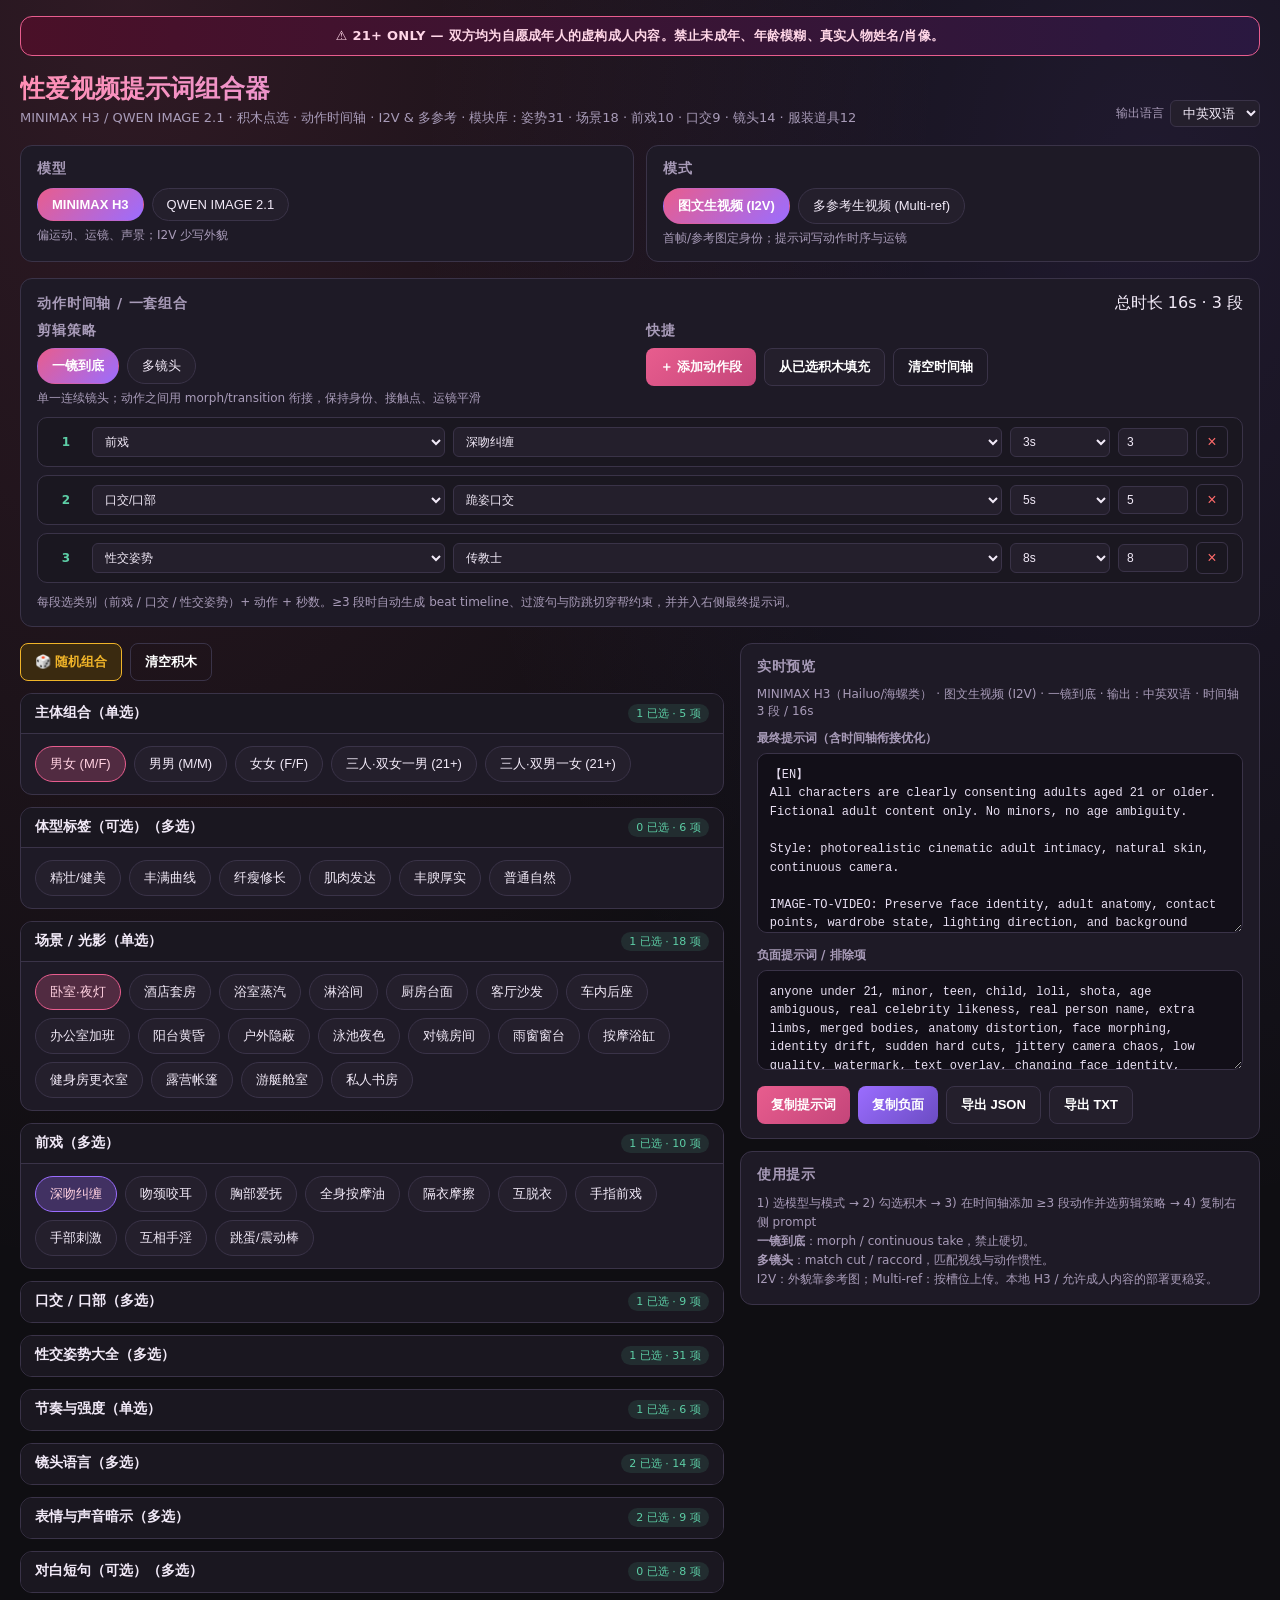
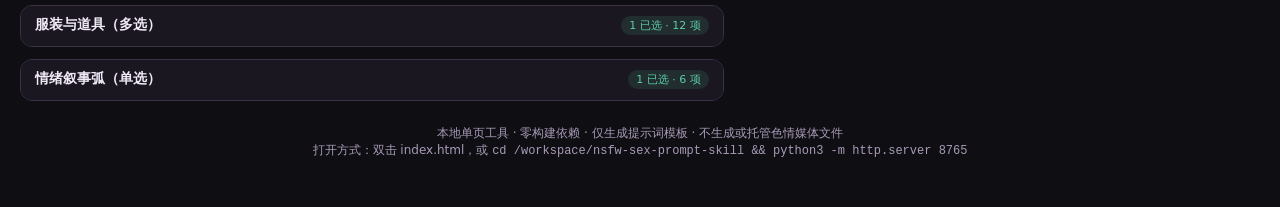
==== web-app/index.html @ 4e535f13 "Reorganize repo: clear web-app vs ComfyUI plugin vs docs Move standalone visual composer into web-ap" ====
<!DOCTYPE html>
<html lang="zh-CN">
<head>
  <meta charset="UTF-8" />
  <meta name="viewport" content="width=device-width, initial-scale=1" />
  <meta name="robots" content="noindex" />
  <title>性爱视频提示词组合器 · 21+</title>
  <link rel="stylesheet" href="styles.css" />
</head>
<body>
  <div class="app">
    <div class="age-banner" id="ageBanner">⚠ 21+ ONLY</div>

    <header class="hero">
      <div>
        <h1>性爱视频提示词组合器</h1>
        <div class="sub">MINIMAX H3 / QWEN IMAGE 2.1 · 积木点选 · 动作时间轴 · I2V &amp; 多参考 · <span id="stats"></span></div>
      </div>
      <div class="lang-toggle">
        <label for="langSelect">输出语言</label>
        <select id="langSelect">
          <option value="both" selected>中英双语</option>
          <option value="en">英文为主</option>
          <option value="zh">中文为主</option>
        </select>
      </div>
    </header>

    <div class="controls-top">
      <div class="panel">
        <h2>模型</h2>
        <div class="seg">
          <button type="button" class="active" data-model="minimax_h3">MINIMAX H3</button>
          <button type="button" data-model="qwen_image">QWEN IMAGE 2.1</button>
        </div>
        <p class="hint" id="modelHint">偏运动、运镜、声景；I2V 少写外貌</p>
      </div>
      <div class="panel">
        <h2>模式</h2>
        <div class="seg">
          <button type="button" class="active" data-mode="i2v">图文生视频 (I2V)</button>
          <button type="button" data-mode="multiref">多参考生视频 (Multi-ref)</button>
        </div>
        <p class="hint" id="modeHint">首帧/参考图定身份；提示词写动作时序与运镜</p>
      </div>
    </div>

    <div class="panel timeline-panel" id="timelinePanel">
      <div class="timeline-head">
        <h2>动作时间轴 / 一套组合</h2>
        <span class="count" id="tlTotal">总时长 0s · 0 段</span>
      </div>
      <div class="controls-top" style="margin-bottom:10px">
        <div>
          <h2 style="margin-bottom:8px">剪辑策略</h2>
          <div class="seg" id="editModeSeg">
            <button type="button" class="active" data-edit="continuous">一镜到底</button>
            <button type="button" data-edit="multicut">多镜头</button>
          </div>
          <p class="hint" id="editHint">单一连续镜头；动作之间用 morph/transition 衔接，保持身份、接触点、运镜平滑</p>
        </div>
        <div>
          <h2 style="margin-bottom:8px">快捷</h2>
          <div class="actions">
            <button type="button" class="btn primary" id="btnAddSeg">＋ 添加动作段</button>
            <button type="button" class="btn" id="btnSeedTl">从已选积木填充</button>
            <button type="button" class="btn ghost" id="btnClearTl">清空时间轴</button>
          </div>
        </div>
      </div>
      <div id="timelineRows" class="timeline-rows"></div>
      <p class="hint" style="margin-top:10px;line-height:1.55">
        每段选类别（前戏 / 口交 / 性交姿势）+ 动作 + 秒数。≥3 段时自动生成 beat timeline、过渡句与防跳切穿帮约束，并并入右侧最终提示词。
      </p>
    </div>

    <div class="layout">
      <div>
        <div class="actions" style="margin-bottom:12px">
          <button type="button" class="btn warn" id="btnRandom">🎲 随机组合</button>
          <button type="button" class="btn ghost" id="btnClear">清空积木</button>
        </div>
        <div class="modules" id="modules"></div>
      </div>

      <aside class="preview">
        <div class="panel">
          <h3>实时预览</h3>
          <p class="hint" id="metaLine" style="margin-bottom:10px"></p>
          <div id="refSlotHost"></div>
          <label for="outPrompt">最终提示词（含时间轴衔接优化）</label>
          <textarea id="outPrompt" spellcheck="false"></textarea>
          <label for="outNeg" style="margin-top:10px">负面提示词 / 排除项</label>
          <textarea id="outNeg" style="min-height:100px" spellcheck="false"></textarea>
          <div class="actions" style="margin-top:12px">
            <button type="button" class="btn primary" id="btnCopy">复制提示词</button>
            <button type="button" class="btn secondary" id="btnCopyNeg">复制负面</button>
            <button type="button" class="btn" id="btnJson">导出 JSON</button>
            <button type="button" class="btn" id="btnTxt">导出 TXT</button>
          </div>
        </div>
        <div class="panel">
          <h3>使用提示</h3>
          <p class="hint" style="line-height:1.6;margin:0">
            1) 选模型与模式 → 2) 勾选积木 → 3) 在时间轴添加 ≥3 段动作并选剪辑策略 → 4) 复制右侧 prompt<br/>
            <strong>一镜到底</strong>：morph / continuous take，禁止硬切。<br/>
            <strong>多镜头</strong>：match cut / raccord，匹配视线与动作惯性。<br/>
            I2V：外貌靠参考图；Multi-ref：按槽位上传。本地 H3 / 允许成人内容的部署更稳妥。
          </p>
        </div>
      </aside>
    </div>

    <footer class="note">
      本地单页工具 · 零构建依赖 · 仅生成提示词模板 · 不生成或托管色情媒体文件<br/>
      打开方式：双击 index.html，或 <code>cd /workspace/nsfw-sex-prompt-skill && python3 -m http.server 8765</code>
    </footer>
  </div>

  <div class="toast" id="toast"></div>
  <script src="data.js"></script>
  <script src="app.js"></script>
</body>
</html>
---- web-app/styles.css ----
:root {
  --bg: #0f0e12;
  --bg2: #1a1720;
  --bg3: #241f2c;
  --card: #1e1a26;
  --border: #3a3348;
  --text: #f2eaf8;
  --muted: #a89bb8;
  --accent: #e85d8e;
  --accent2: #9b6dff;
  --accent3: #5dcea6;
  --warn: #f0b429;
  --danger: #ff6b6b;
  --radius: 12px;
  --font: "Segoe UI", "PingFang SC", "Microsoft YaHei", system-ui, sans-serif;
  --mono: "JetBrains Mono", "SF Mono", Consolas, monospace;
}

* { box-sizing: border-box; }
html, body {
  margin: 0; padding: 0;
  background: var(--bg);
  color: var(--text);
  font-family: var(--font);
  min-height: 100%;
}
body {
  background-image:
    radial-gradient(ellipse at 10% 0%, rgba(232,93,142,.15), transparent 50%),
    radial-gradient(ellipse at 90% 10%, rgba(155,109,255,.12), transparent 45%);
}

.app { max-width: 1400px; margin: 0 auto; padding: 16px 20px 48px; }

.age-banner {
  background: linear-gradient(90deg, #4a1028, #2a1840);
  border: 1px solid var(--accent);
  color: #ffd6e7;
  padding: 10px 16px;
  border-radius: var(--radius);
  font-size: 13px;
  font-weight: 600;
  text-align: center;
  margin-bottom: 16px;
  letter-spacing: .02em;
}

header.hero {
  display: flex; flex-wrap: wrap; gap: 12px; align-items: flex-end;
  justify-content: space-between; margin-bottom: 18px;
}
header h1 {
  margin: 0; font-size: 1.55rem;
  background: linear-gradient(90deg, #ff8fb5, #c4a0ff);
  -webkit-background-clip: text; background-clip: text; color: transparent;
}
header .sub { color: var(--muted); font-size: 13px; margin-top: 4px; }

.controls-top {
  display: grid;
  grid-template-columns: 1fr 1fr;
  gap: 12px;
  margin-bottom: 16px;
}
@media (max-width: 720px) { .controls-top { grid-template-columns: 1fr; } }

.panel {
  background: var(--card);
  border: 1px solid var(--border);
  border-radius: var(--radius);
  padding: 14px 16px;
}
.panel h2, .panel h3 {
  margin: 0 0 10px; font-size: 14px; color: var(--muted);
  text-transform: uppercase; letter-spacing: .06em; font-weight: 700;
}
.panel .hint { font-size: 12px; color: var(--muted); margin: 6px 0 0; }

.seg {
  display: flex; flex-wrap: wrap; gap: 8px;
}
.seg button, .chip {
  appearance: none; border: 1px solid var(--border);
  background: var(--bg3); color: var(--text);
  border-radius: 999px; padding: 8px 14px; font-size: 13px;
  cursor: pointer; transition: .15s ease;
}
.seg button:hover, .chip:hover { border-color: var(--accent2); }
.seg button.active {
  background: linear-gradient(135deg, var(--accent), var(--accent2));
  border-color: transparent; color: #fff; font-weight: 600;
}
.chip.selected {
  background: rgba(232,93,142,.25);
  border-color: var(--accent);
  color: #ffd0e0;
}
.chip.multi.selected {
  background: rgba(155,109,255,.28);
  border-color: var(--accent2);
}

.layout {
  display: grid;
  grid-template-columns: 1.15fr 0.85fr;
  gap: 16px;
  align-items: start;
}
@media (max-width: 980px) { .layout { grid-template-columns: 1fr; } }

.modules { display: flex; flex-direction: column; gap: 12px; }
.mod {
  background: var(--card);
  border: 1px solid var(--border);
  border-radius: var(--radius);
  overflow: hidden;
}
.mod-head {
  display: flex; align-items: center; justify-content: space-between;
  padding: 10px 14px; cursor: pointer; user-select: none;
  background: var(--bg2);
  border-bottom: 1px solid transparent;
}
.mod.open .mod-head { border-bottom-color: var(--border); }
.mod-head strong { font-size: 14px; }
.mod-head .count {
  font-size: 11px; color: var(--accent3);
  background: rgba(93,206,166,.12); padding: 2px 8px; border-radius: 999px;
}
.mod-body { display: none; padding: 12px 14px; }
.mod.open .mod-body { display: block; }
.chips { display: flex; flex-wrap: wrap; gap: 8px; }

.preview {
  position: sticky; top: 12px;
  display: flex; flex-direction: column; gap: 12px;
}
.preview textarea, .preview pre {
  width: 100%; min-height: 180px; resize: vertical;
  background: #120f18; color: #e8dff2;
  border: 1px solid var(--border); border-radius: 10px;
  padding: 12px; font-family: var(--mono); font-size: 12px; line-height: 1.55;
  white-space: pre-wrap; word-break: break-word;
}
.preview label {
  display: block; font-size: 12px; color: var(--muted);
  margin-bottom: 6px; font-weight: 600;
}
.ref-box {
  background: #15121c; border: 1px dashed var(--accent2);
  border-radius: 10px; padding: 12px; font-size: 12px; line-height: 1.5;
  color: #d4c8e8;
}
.ref-box h4 { margin: 0 0 8px; color: var(--accent2); font-size: 13px; }
.ref-box ol { margin: 0; padding-left: 18px; }
.ref-box li { margin-bottom: 6px; }

.actions { display: flex; flex-wrap: wrap; gap: 8px; }
.btn {
  appearance: none; border: none; border-radius: 8px;
  padding: 9px 14px; font-size: 13px; font-weight: 600;
  cursor: pointer; color: #fff;
  background: var(--bg3); border: 1px solid var(--border);
}
.btn:hover { filter: brightness(1.1); }
.btn.primary { background: linear-gradient(135deg, var(--accent), #c4457a); border: none; }
.btn.secondary { background: linear-gradient(135deg, var(--accent2), #6b4cc4); border: none; }
.btn.ghost { background: transparent; }
.btn.warn { background: #3a2a10; border-color: var(--warn); color: var(--warn); }

.toast {
  position: fixed; bottom: 24px; right: 24px;
  background: #1f3d32; color: var(--accent3);
  border: 1px solid var(--accent3);
  padding: 10px 16px; border-radius: 8px;
  opacity: 0; pointer-events: none; transition: .25s;
  z-index: 99; font-size: 13px;
}
.toast.show { opacity: 1; }

footer.note {
  margin-top: 24px; text-align: center; color: var(--muted); font-size: 12px;
}
.lang-toggle { display: flex; gap: 6px; align-items: center; font-size: 12px; color: var(--muted); }
.lang-toggle select {
  background: var(--bg3); color: var(--text); border: 1px solid var(--border);
  border-radius: 6px; padding: 4px 8px;
}

/* —— Action timeline —— */
.timeline-panel {
  margin-bottom: 16px;
}
.timeline-head {
  display: flex; align-items: center; justify-content: space-between;
  gap: 10px; margin-bottom: 8px;
}
.timeline-head h2 { margin: 0; }
.timeline-rows { display: flex; flex-direction: column; gap: 8px; }
.tl-row {
  display: grid;
  grid-template-columns: 36px minmax(110px, 0.9fr) minmax(160px, 1.4fr) 100px 70px 36px;
  gap: 8px; align-items: center;
  background: var(--bg2);
  border: 1px solid var(--border);
  border-radius: 10px;
  padding: 8px 10px;
}
.tl-row .idx {
  font-size: 12px; color: var(--accent3); font-weight: 700; text-align: center;
}
.tl-row select, .tl-row input {
  width: 100%;
  background: var(--bg3); color: var(--text);
  border: 1px solid var(--border); border-radius: 6px;
  padding: 6px 8px; font-size: 12px;
}
.tl-row .btn-icon {
  appearance: none; border: 1px solid var(--border);
  background: transparent; color: var(--danger);
  border-radius: 6px; width: 32px; height: 32px; cursor: pointer;
  font-size: 16px; line-height: 1;
}
.tl-row .btn-icon:hover { border-color: var(--danger); background: rgba(255,107,107,.12); }
.tl-empty {
  color: var(--muted); font-size: 13px; padding: 14px;
  border: 1px dashed var(--border); border-radius: 10px; text-align: center;
}
@media (max-width: 720px) {
  .tl-row {
    grid-template-columns: 28px 1fr 1fr;
    grid-template-rows: auto auto;
  }
  .tl-row .idx { grid-row: span 2; }
}
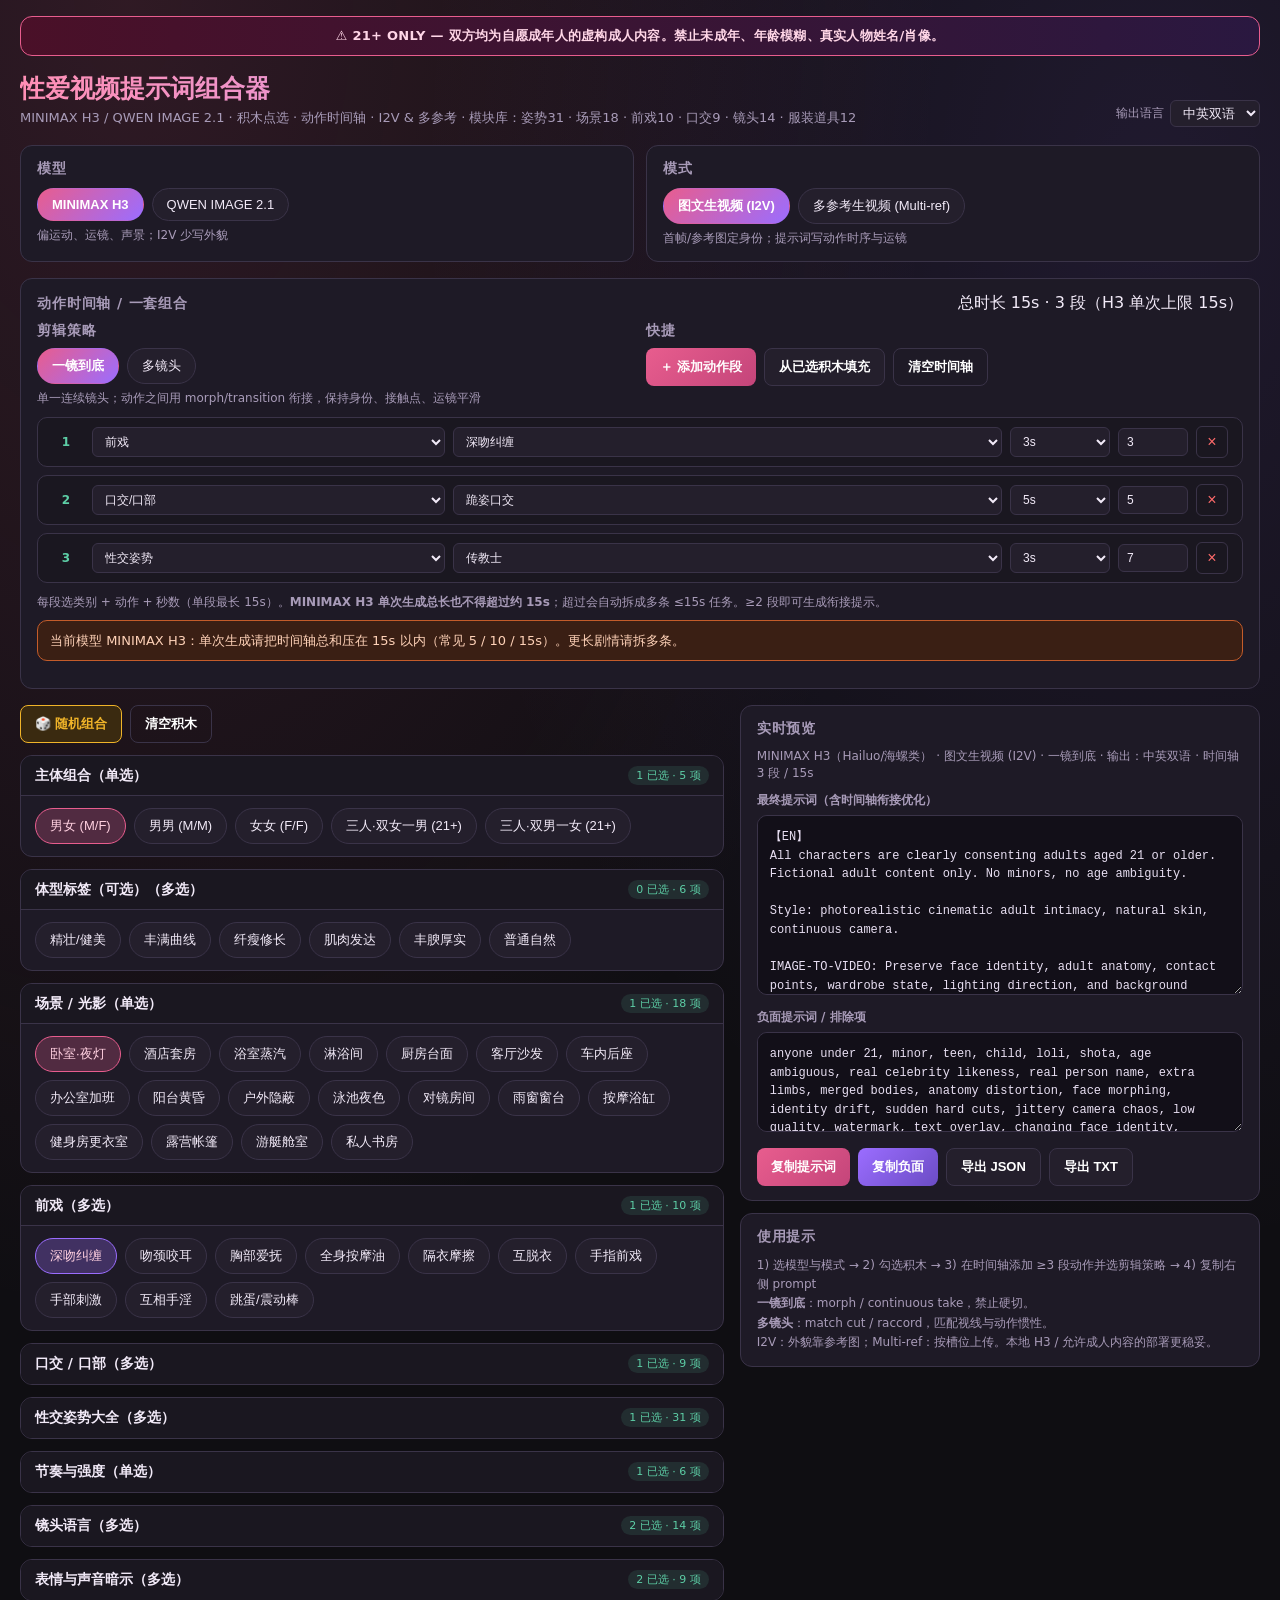
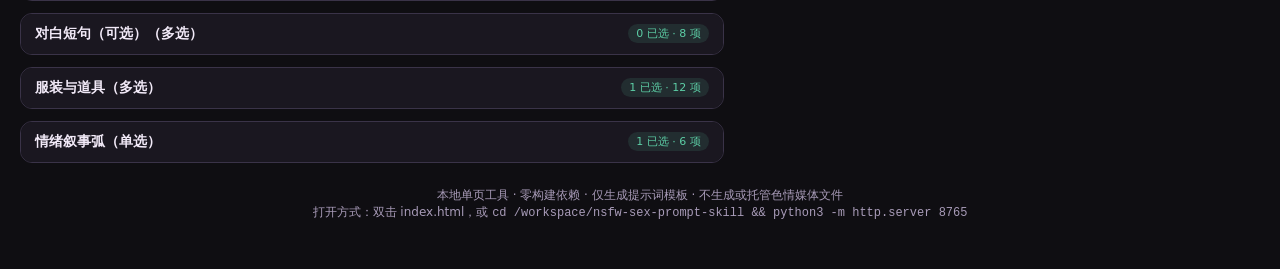
==== commit 3af3a123: "Fix H3 timeline to respect ~15s per generation Cap beat seconds at 15, default timeline totals 15s, " ====
--- a/web-app/index.html
+++ b/web-app/index.html
@@ -69,9 +69,10 @@
         </div>
       </div>
       <div id="timelineRows" class="timeline-rows"></div>
-      <p class="hint" style="margin-top:10px;line-height:1.55">
-        每段选类别（前戏 / 口交 / 性交姿势）+ 动作 + 秒数。≥3 段时自动生成 beat timeline、过渡句与防跳切穿帮约束，并并入右侧最终提示词。
+      <p class="hint" style="margin-top:10px;line-height:1.55" id="tlHint">
+        每段选类别 + 动作 + 秒数（单段最长 15s）。<strong>MINIMAX H3 单次生成总长也不得超过约 15s</strong>；超过会自动拆成多条 ≤15s 任务。≥2 段即可生成衔接提示。
       </p>
+      <p class="tl-warn" id="tlWarn" hidden></p>
     </div>
 
     <div class="layout">
--- a/web-app/styles.css
+++ b/web-app/styles.css
@@ -233,3 +233,18 @@
   }
   .tl-row .idx { grid-row: span 2; }
 }
+
+.tl-warn {
+  margin-top: 8px;
+  padding: 10px 12px;
+  border-radius: 10px;
+  background: #3a1f14;
+  border: 1px solid #c45c2a;
+  color: #ffd2b8;
+  font-size: 13px;
+  line-height: 1.5;
+}
+.tl-total-over {
+  color: #ff9a6b !important;
+  font-weight: 700;
+}
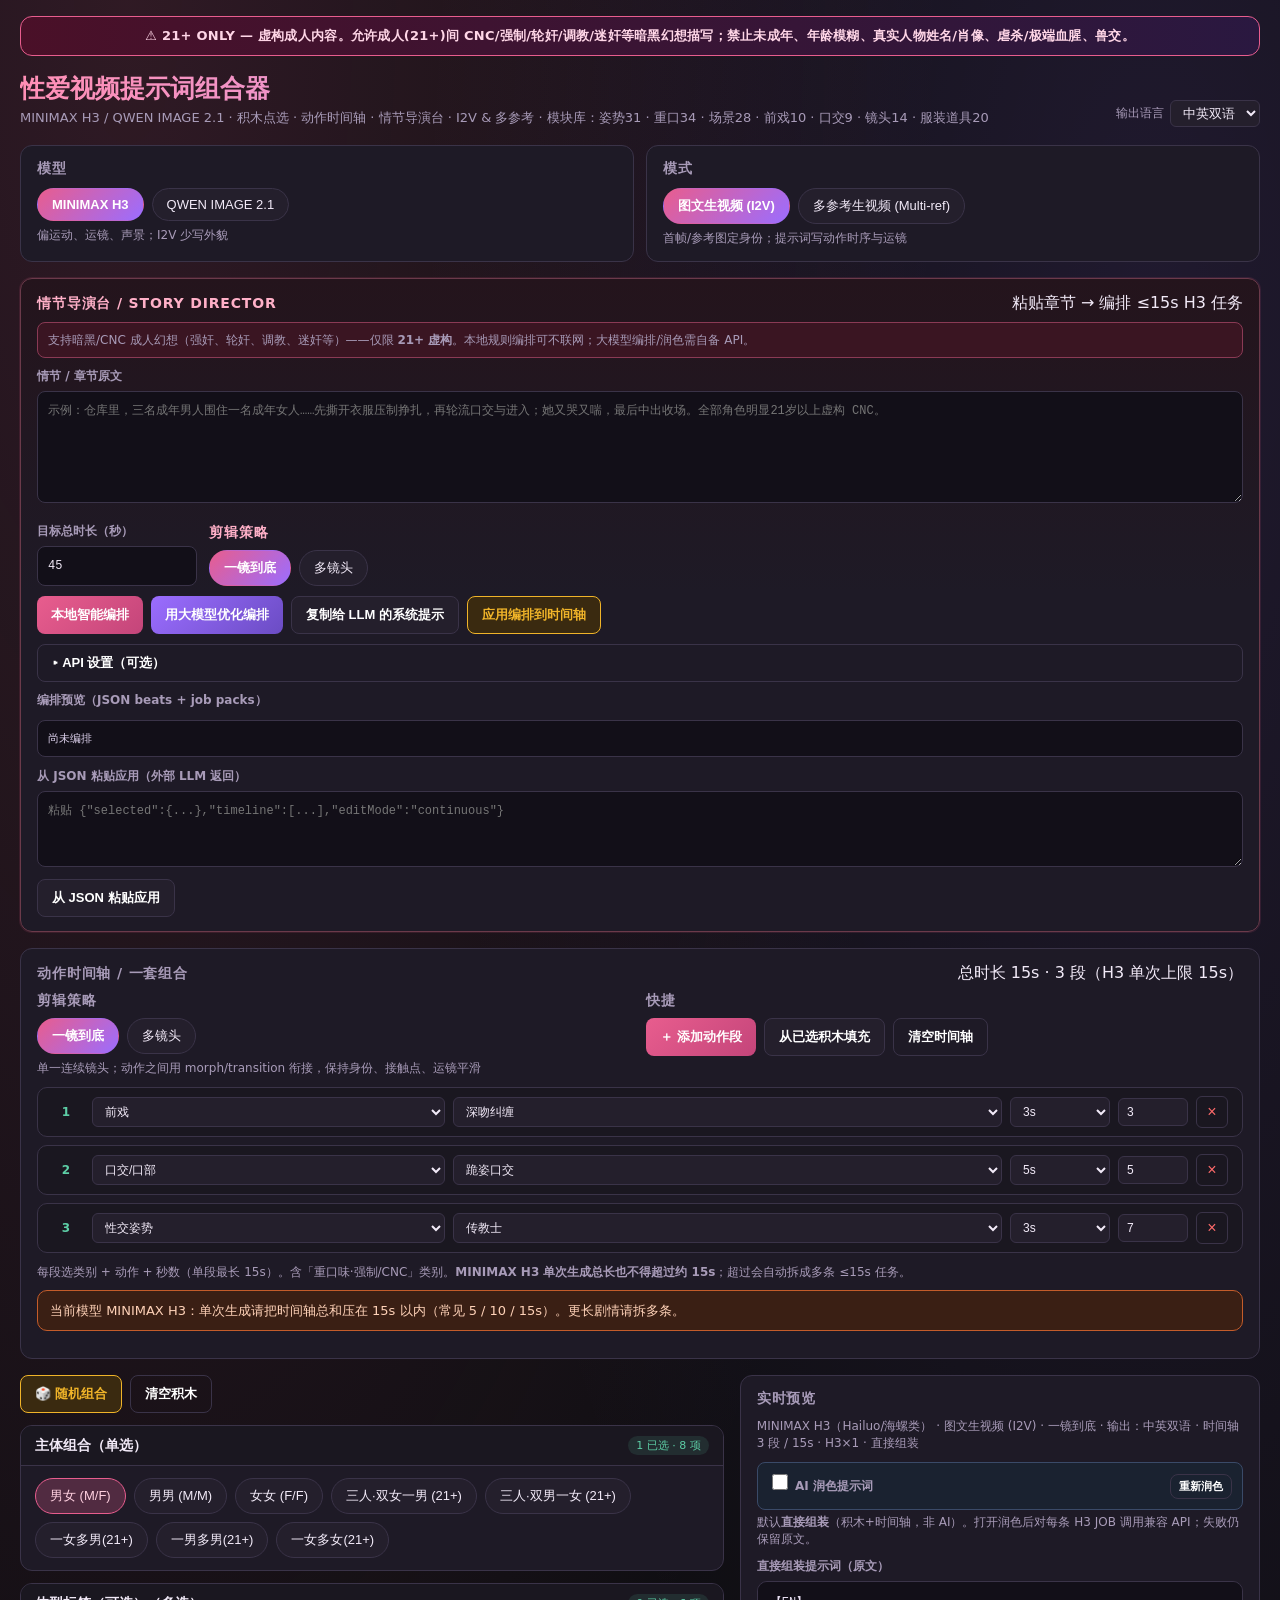
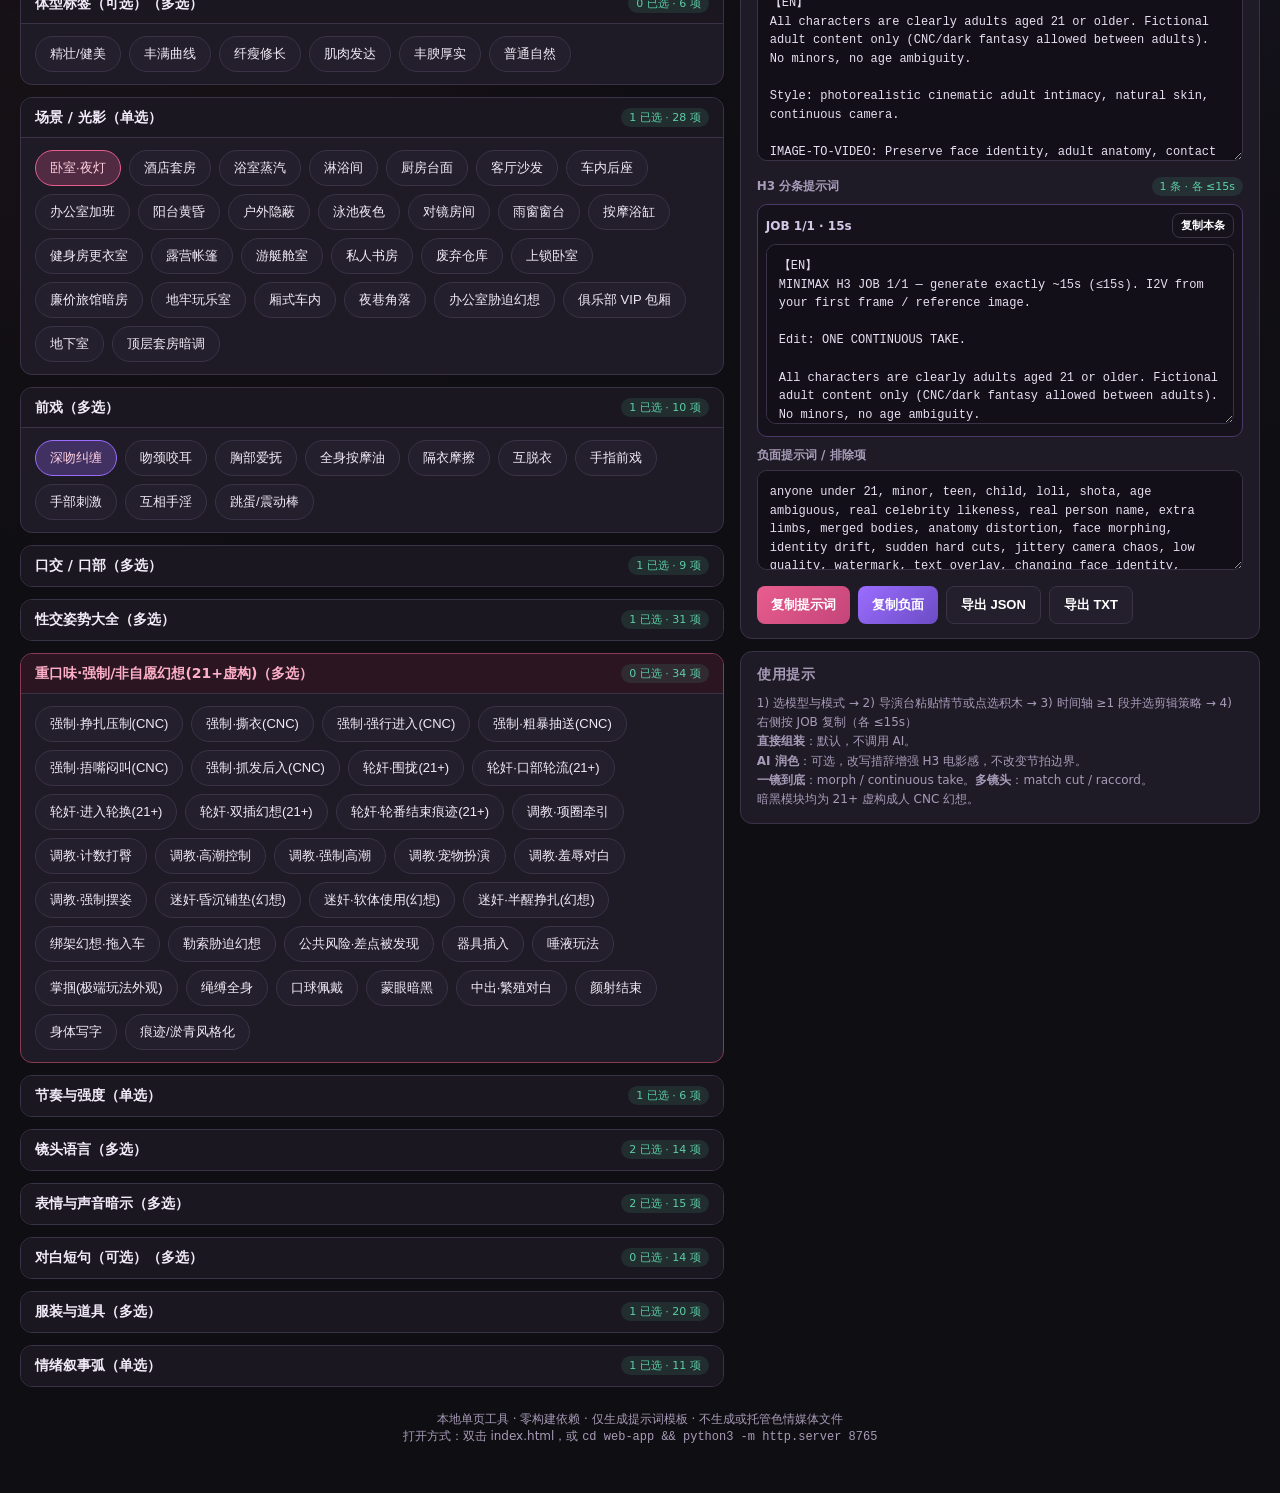
==== commit 8b803d26: "feat(v1.3.0): dark CNC bricks, Story Director, dual prompt modes Add darkActs and related scenes/sub" ====
--- a/web-app/index.html
+++ b/web-app/index.html
@@ -14,7 +14,7 @@
     <header class="hero">
       <div>
         <h1>性爱视频提示词组合器</h1>
-        <div class="sub">MINIMAX H3 / QWEN IMAGE 2.1 · 积木点选 · 动作时间轴 · I2V &amp; 多参考 · <span id="stats"></span></div>
+        <div class="sub">MINIMAX H3 / QWEN IMAGE 2.1 · 积木点选 · 动作时间轴 · 情节导演台 · I2V &amp; 多参考 · <span id="stats"></span></div>
       </div>
       <div class="lang-toggle">
         <label for="langSelect">输出语言</label>
@@ -45,6 +45,62 @@
       </div>
     </div>
 
+    <div class="panel director-panel" id="directorPanel">
+      <div class="timeline-head">
+        <h2>情节导演台 / Story Director</h2>
+        <span class="count">粘贴章节 → 编排 ≤15s H3 任务</span>
+      </div>
+      <p class="hint director-warn">
+        支持暗黑/CNC 成人幻想（强奸、轮奸、调教、迷奸等）——仅限 <strong>21+ 虚构</strong>。本地规则编排可不联网；大模型编排/润色需自备 API。
+      </p>
+      <label for="dirChapter">情节 / 章节原文</label>
+      <textarea id="dirChapter" rows="5" spellcheck="false" placeholder="示例：仓库里，三名成年男人围住一名成年女人……先撕开衣服压制挣扎，再轮流口交与进入；她又哭又喘，最后中出收场。全部角色明显21岁以上虚构 CNC。"></textarea>
+      <div class="director-controls">
+        <div>
+          <label for="dirTargetSec">目标总时长（秒）</label>
+          <input type="number" id="dirTargetSec" min="5" max="180" value="45" />
+        </div>
+        <div>
+          <h2 style="margin-bottom:8px">剪辑策略</h2>
+          <div class="seg" id="dirEditSeg">
+            <button type="button" class="active" data-dir-edit="continuous">一镜到底</button>
+            <button type="button" data-dir-edit="multicut">多镜头</button>
+          </div>
+        </div>
+      </div>
+      <div class="actions" style="margin-top:10px">
+        <button type="button" class="btn primary" id="btnDirLocal">本地智能编排</button>
+        <button type="button" class="btn secondary" id="btnDirLlm">用大模型优化编排</button>
+        <button type="button" class="btn" id="btnDirCopySys">复制给 LLM 的系统提示</button>
+        <button type="button" class="btn warn" id="btnDirApply">应用编排到时间轴</button>
+      </div>
+      <button type="button" class="btn ghost dir-api-toggle" id="dirApiToggle">▸ API 设置（可选）</button>
+      <div id="dirApiBody" class="dir-api-body" hidden>
+        <div class="director-controls">
+          <div>
+            <label for="dirApiBase">API Base URL</label>
+            <input type="text" id="dirApiBase" placeholder="https://api.openai.com/v1" />
+          </div>
+          <div>
+            <label for="dirApiKey">API Key（仅存 localStorage）</label>
+            <input type="password" id="dirApiKey" placeholder="sk-..." autocomplete="off" />
+          </div>
+          <div>
+            <label for="dirModel">模型名</label>
+            <input type="text" id="dirModel" placeholder="gpt-4o-mini" />
+          </div>
+        </div>
+        <p class="hint">OpenAI 兼容接口（含中转）。Key 只保存在本机浏览器，不上传到本工具服务器。</p>
+      </div>
+      <label for="directorPreview" style="margin-top:10px">编排预览（JSON beats + job packs）</label>
+      <pre id="directorPreview" class="director-preview">尚未编排</pre>
+      <label for="dirJsonPaste">从 JSON 粘贴应用（外部 LLM 返回）</label>
+      <textarea id="dirJsonPaste" rows="3" spellcheck="false" placeholder='粘贴 {"selected":{...},"timeline":[...],"editMode":"continuous"}'></textarea>
+      <div class="actions" style="margin-top:8px">
+        <button type="button" class="btn" id="btnDirPasteJson">从 JSON 粘贴应用</button>
+      </div>
+    </div>
+
     <div class="panel timeline-panel" id="timelinePanel">
       <div class="timeline-head">
         <h2>动作时间轴 / 一套组合</h2>
@@ -70,7 +126,7 @@
       </div>
       <div id="timelineRows" class="timeline-rows"></div>
       <p class="hint" style="margin-top:10px;line-height:1.55" id="tlHint">
-        每段选类别 + 动作 + 秒数（单段最长 15s）。<strong>MINIMAX H3 单次生成总长也不得超过约 15s</strong>；超过会自动拆成多条 ≤15s 任务。≥2 段即可生成衔接提示。
+        每段选类别 + 动作 + 秒数（单段最长 15s）。含「重口味·强制/CNC」类别。<strong>MINIMAX H3 单次生成总长也不得超过约 15s</strong>；超过会自动拆成多条 ≤15s 任务。
       </p>
       <p class="tl-warn" id="tlWarn" hidden></p>
     </div>
@@ -88,13 +144,32 @@
         <div class="panel">
           <h3>实时预览</h3>
           <p class="hint" id="metaLine" style="margin-bottom:10px"></p>
+
+          <div class="polish-bar">
+            <label class="chk-ai" for="chkAiPolish">
+              <input type="checkbox" id="chkAiPolish" />
+              <span>AI 润色提示词</span>
+            </label>
+            <button type="button" class="btn ghost btn-xs" id="btnRunPolish">重新润色</button>
+          </div>
+          <p class="hint" style="margin:4px 0 10px">默认<strong>直接组装</strong>（积木+时间轴，非 AI）。打开润色后对每条 H3 JOB 调用兼容 API；失败仍保留原文。</p>
+
           <div id="refSlotHost"></div>
-          <label for="outPrompt">最终提示词（含时间轴衔接优化）</label>
+          <label for="outPrompt">直接组装提示词（原文）</label>
           <textarea id="outPrompt" spellcheck="false"></textarea>
+
+          <div id="polishWrap" hidden>
+            <label for="outPolished" style="margin-top:10px">AI 润色后</label>
+            <textarea id="outPolished" spellcheck="false" placeholder="开启「AI 润色」并配置 API 后生成…"></textarea>
+          </div>
+
+          <div id="jobPromptsHost" class="job-prompts-host"></div>
+
           <label for="outNeg" style="margin-top:10px">负面提示词 / 排除项</label>
           <textarea id="outNeg" style="min-height:100px" spellcheck="false"></textarea>
           <div class="actions" style="margin-top:12px">
             <button type="button" class="btn primary" id="btnCopy">复制提示词</button>
+            <button type="button" class="btn ghost" id="btnCopyRaw" hidden>复制原文</button>
             <button type="button" class="btn secondary" id="btnCopyNeg">复制负面</button>
             <button type="button" class="btn" id="btnJson">导出 JSON</button>
             <button type="button" class="btn" id="btnTxt">导出 TXT</button>
@@ -103,10 +178,11 @@
         <div class="panel">
           <h3>使用提示</h3>
           <p class="hint" style="line-height:1.6;margin:0">
-            1) 选模型与模式 → 2) 勾选积木 → 3) 在时间轴添加 ≥3 段动作并选剪辑策略 → 4) 复制右侧 prompt<br/>
-            <strong>一镜到底</strong>：morph / continuous take，禁止硬切。<br/>
-            <strong>多镜头</strong>：match cut / raccord，匹配视线与动作惯性。<br/>
-            I2V：外貌靠参考图；Multi-ref：按槽位上传。本地 H3 / 允许成人内容的部署更稳妥。
+            1) 选模型与模式 → 2) 导演台粘贴情节或点选积木 → 3) 时间轴 ≥1 段并选剪辑策略 → 4) 右侧按 JOB 复制（各 ≤15s）<br/>
+            <strong>直接组装</strong>：默认，不调用 AI。<br/>
+            <strong>AI 润色</strong>：可选，改写措辞增强 H3 电影感，不改变节拍边界。<br/>
+            <strong>一镜到底</strong>：morph / continuous take。<strong>多镜头</strong>：match cut / raccord。<br/>
+            暗黑模块均为 21+ 虚构成人 CNC 幻想。
           </p>
         </div>
       </aside>
@@ -114,12 +190,13 @@
 
     <footer class="note">
       本地单页工具 · 零构建依赖 · 仅生成提示词模板 · 不生成或托管色情媒体文件<br/>
-      打开方式：双击 index.html，或 <code>cd /workspace/nsfw-sex-prompt-skill && python3 -m http.server 8765</code>
+      打开方式：双击 index.html，或 <code>cd web-app && python3 -m http.server 8765</code>
     </footer>
   </div>
 
   <div class="toast" id="toast"></div>
   <script src="data.js"></script>
+  <script src="director.js"></script>
   <script src="app.js"></script>
 </body>
 </html>
--- a/web-app/styles.css
+++ b/web-app/styles.css
@@ -248,3 +248,149 @@
   color: #ff9a6b !important;
   font-weight: 700;
 }
+
+/* —— Story Director —— */
+.director-panel {
+  margin-bottom: 16px;
+  border-color: #6b3a4a;
+  background: linear-gradient(180deg, #24141c 0%, var(--card) 48%);
+  box-shadow: 0 0 0 1px rgba(232, 93, 142, 0.12);
+}
+.director-panel h2 { color: #ffb0c8; }
+.director-warn {
+  background: #3a1522;
+  border: 1px solid #8a3a55;
+  color: #ffd0e0;
+  padding: 8px 10px;
+  border-radius: 8px;
+  margin-bottom: 10px !important;
+  line-height: 1.5;
+}
+.director-panel label {
+  display: block;
+  font-size: 12px;
+  color: var(--muted);
+  margin: 6px 0;
+  font-weight: 600;
+}
+.director-panel textarea,
+.director-panel input[type="text"],
+.director-panel input[type="number"],
+.director-panel input[type="password"] {
+  width: 100%;
+  background: #120f18;
+  color: var(--text);
+  border: 1px solid var(--border);
+  border-radius: 8px;
+  padding: 10px;
+  font-family: var(--mono);
+  font-size: 12px;
+  line-height: 1.5;
+}
+.director-controls {
+  display: grid;
+  grid-template-columns: 160px 1fr;
+  gap: 12px;
+  margin-top: 10px;
+  align-items: end;
+}
+@media (max-width: 720px) {
+  .director-controls { grid-template-columns: 1fr; }
+}
+.director-preview {
+  max-height: 220px;
+  overflow: auto;
+  background: #120f18;
+  border: 1px solid var(--border);
+  border-radius: 8px;
+  padding: 10px;
+  font-family: var(--mono);
+  font-size: 11px;
+  color: #e0d4f0;
+  white-space: pre-wrap;
+  word-break: break-word;
+}
+.dir-api-toggle {
+  margin-top: 10px;
+  width: 100%;
+  text-align: left;
+}
+.dir-api-body {
+  margin-top: 8px;
+  padding: 10px;
+  border: 1px dashed #6b3a4a;
+  border-radius: 8px;
+  background: rgba(0,0,0,.2);
+}
+
+/* —— Dark module accent —— */
+.mod-dark {
+  border-color: #8a3a55;
+}
+.mod-dark .mod-head {
+  background: #2a1520;
+}
+.mod-dark .mod-head strong { color: #ffb0c8; }
+.mod-dark .chip.selected {
+  background: rgba(192, 60, 90, 0.35);
+  border-color: #e85d8e;
+}
+
+/* —— AI polish bar —— */
+.polish-bar {
+  display: flex;
+  align-items: center;
+  justify-content: space-between;
+  gap: 8px;
+  padding: 8px 10px;
+  border-radius: 8px;
+  background: #1a2230;
+  border: 1px solid #3a4a68;
+  margin-bottom: 4px;
+}
+.chk-ai {
+  display: flex;
+  align-items: center;
+  gap: 8px;
+  font-size: 13px;
+  font-weight: 600;
+  color: #c8d8ff;
+  cursor: pointer;
+  margin: 0;
+}
+.chk-ai input { width: 16px; height: 16px; accent-color: var(--accent2); }
+
+/* —— Per-job cards —— */
+.job-prompts-host { margin-top: 12px; display: flex; flex-direction: column; gap: 8px; }
+.job-head {
+  display: flex; justify-content: space-between; align-items: center;
+  font-size: 12px; color: var(--muted);
+}
+.job-head .count {
+  font-size: 11px; color: var(--accent3);
+  background: rgba(93,206,166,.12); padding: 2px 8px; border-radius: 999px;
+}
+.job-card {
+  background: #15121c;
+  border: 1px solid #4a3a68;
+  border-radius: 10px;
+  padding: 8px;
+}
+.job-card-head {
+  display: flex; justify-content: space-between; align-items: center;
+  font-size: 12px; color: #d4c8e8; margin-bottom: 6px; font-weight: 600;
+}
+.job-ta {
+  width: 100%;
+  min-height: 110px;
+  resize: vertical;
+  background: #0e0c14;
+  color: #e8dff2;
+  border: 1px solid var(--border);
+  border-radius: 8px;
+  padding: 8px;
+  font-family: var(--mono);
+  font-size: 11px;
+  line-height: 1.5;
+}
+.btn-xs { padding: 4px 8px !important; font-size: 11px !important; }
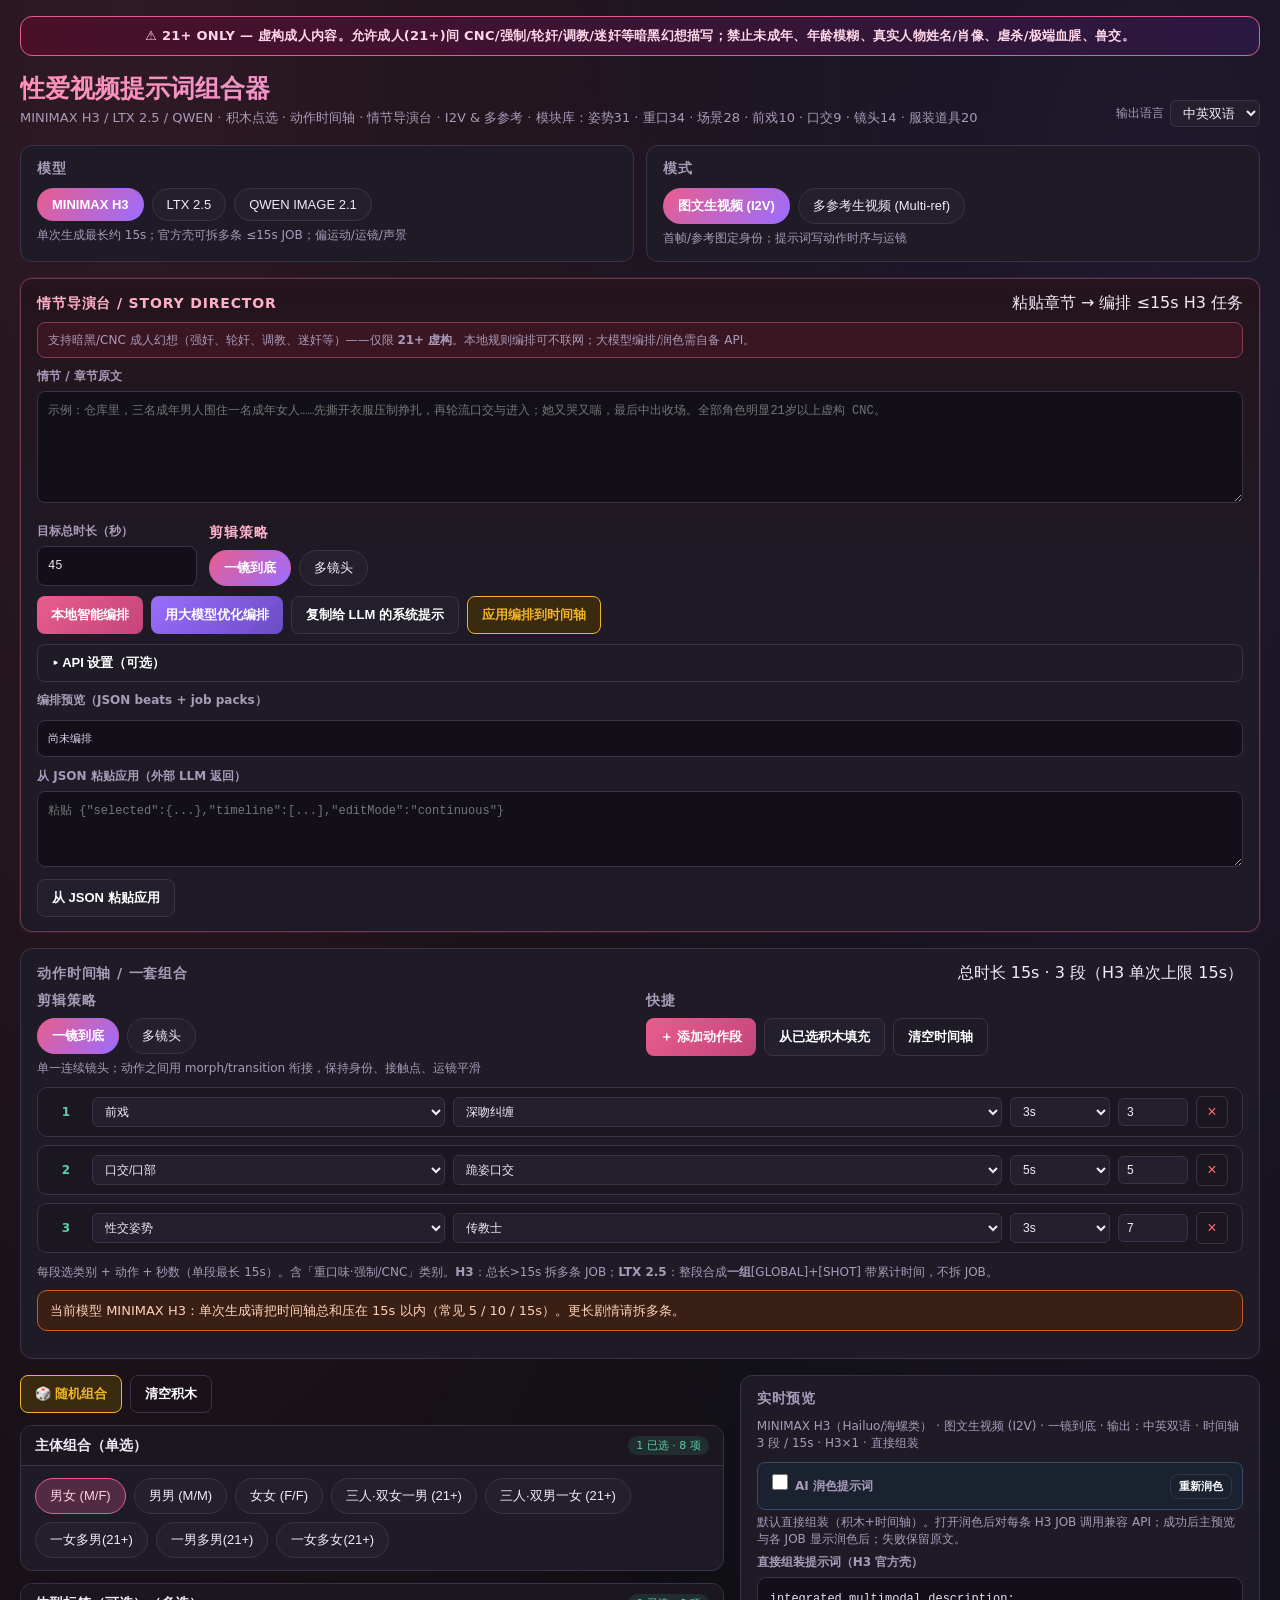
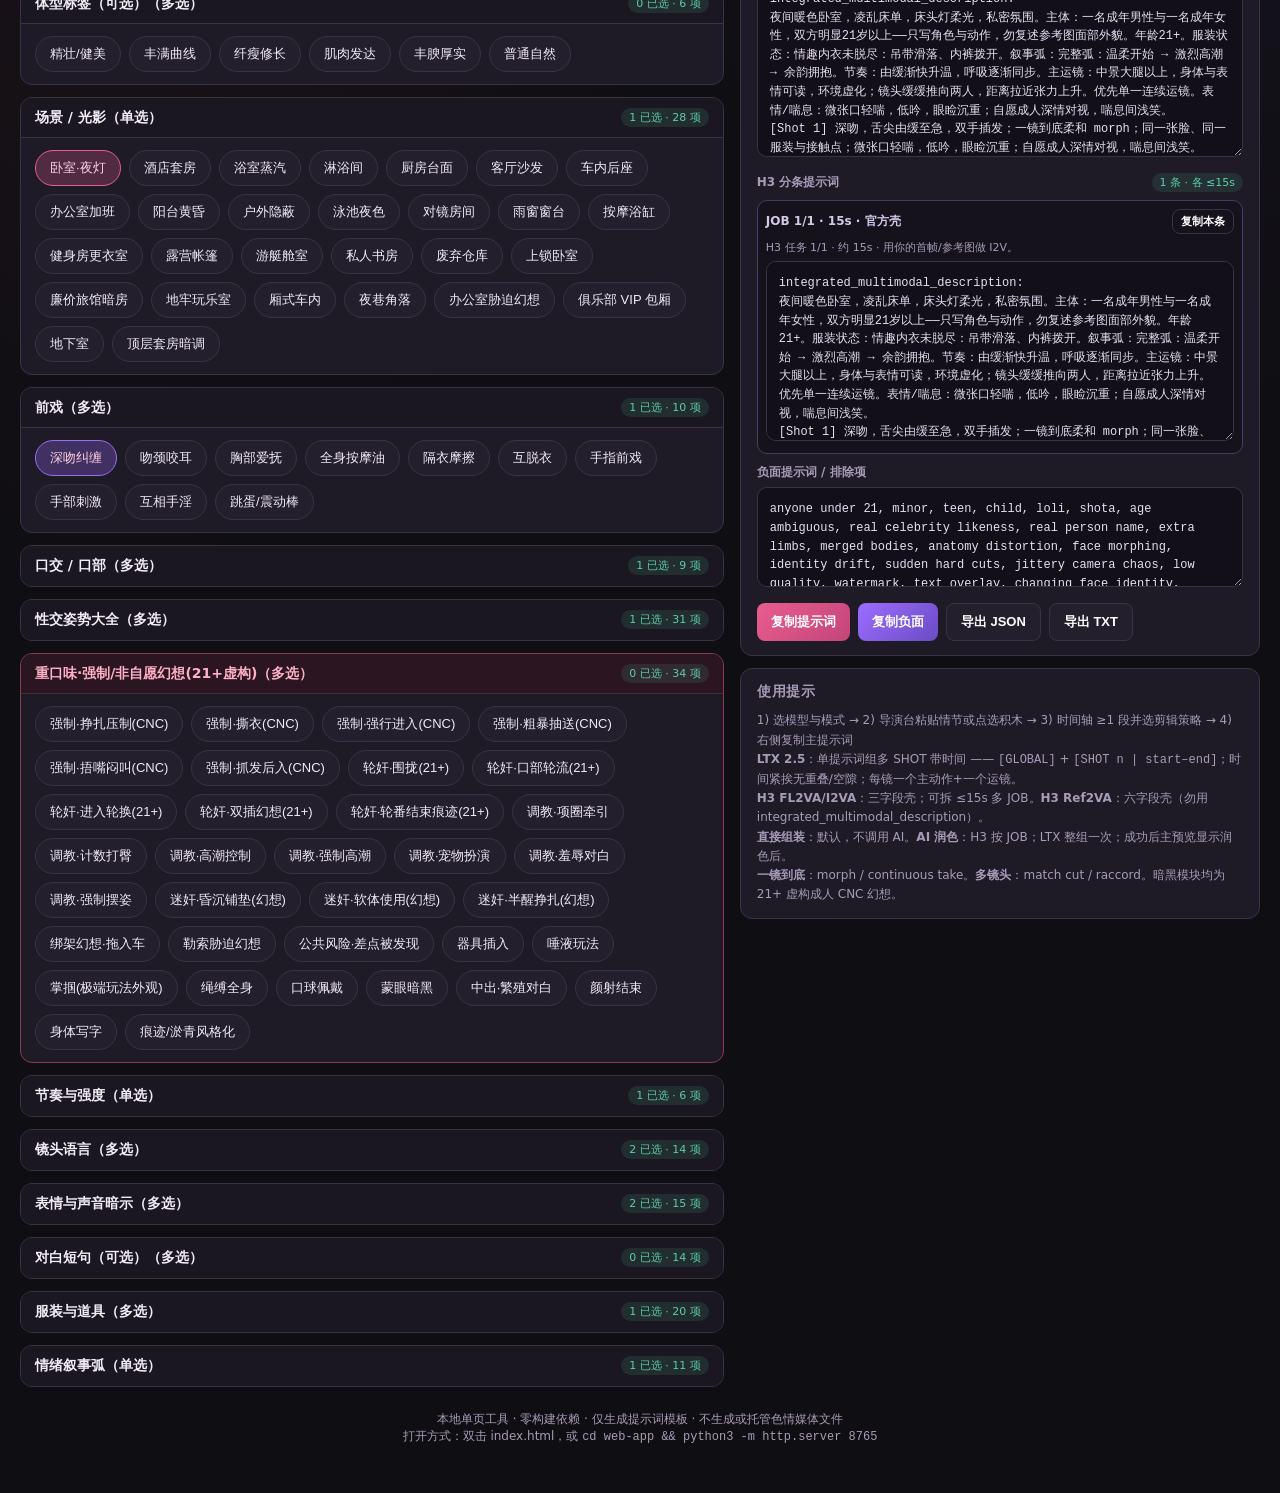
==== commit ae90cfc0: "feat(web-app): LTX 2.5 single prompt group + REF Image 1/2 shots - Add LTX 2.5 model: one [GLOBAL]+[" ====
--- a/web-app/index.html
+++ b/web-app/index.html
@@ -14,7 +14,7 @@
     <header class="hero">
       <div>
         <h1>性爱视频提示词组合器</h1>
-        <div class="sub">MINIMAX H3 / QWEN IMAGE 2.1 · 积木点选 · 动作时间轴 · 情节导演台 · I2V &amp; 多参考 · <span id="stats"></span></div>
+        <div class="sub">MINIMAX H3 / LTX 2.5 / QWEN · 积木点选 · 动作时间轴 · 情节导演台 · I2V &amp; 多参考 · <span id="stats"></span></div>
       </div>
       <div class="lang-toggle">
         <label for="langSelect">输出语言</label>
@@ -31,6 +31,7 @@
         <h2>模型</h2>
         <div class="seg">
           <button type="button" class="active" data-model="minimax_h3">MINIMAX H3</button>
+          <button type="button" data-model="ltx_2_5">LTX 2.5</button>
           <button type="button" data-model="qwen_image">QWEN IMAGE 2.1</button>
         </div>
         <p class="hint" id="modelHint">偏运动、运镜、声景；I2V 少写外貌</p>
@@ -48,7 +49,7 @@
     <div class="panel director-panel" id="directorPanel">
       <div class="timeline-head">
         <h2>情节导演台 / Story Director</h2>
-        <span class="count">粘贴章节 → 编排 ≤15s H3 任务</span>
+        <span class="count" id="dirCountHint">粘贴章节 → 编排时间轴</span>
       </div>
       <p class="hint director-warn">
         支持暗黑/CNC 成人幻想（强奸、轮奸、调教、迷奸等）——仅限 <strong>21+ 虚构</strong>。本地规则编排可不联网；大模型编排/润色需自备 API。
@@ -126,7 +127,7 @@
       </div>
       <div id="timelineRows" class="timeline-rows"></div>
       <p class="hint" style="margin-top:10px;line-height:1.55" id="tlHint">
-        每段选类别 + 动作 + 秒数（单段最长 15s）。含「重口味·强制/CNC」类别。<strong>MINIMAX H3 单次生成总长也不得超过约 15s</strong>；超过会自动拆成多条 ≤15s 任务。
+        每段选类别 + 动作 + 秒数（单段最长 15s）。含「重口味·强制/CNC」类别。<strong>H3</strong>：总长&gt;15s 拆多条 JOB；<strong>LTX 2.5</strong>：整段合成<strong>一组</strong>[GLOBAL]+[SHOT] 带累计时间，不拆 JOB。
       </p>
       <p class="tl-warn" id="tlWarn" hidden></p>
     </div>
@@ -152,14 +153,15 @@
             </label>
             <button type="button" class="btn ghost btn-xs" id="btnRunPolish">重新润色</button>
           </div>
-          <p class="hint" style="margin:4px 0 10px">默认<strong>直接组装</strong>（积木+时间轴，非 AI）。打开润色后对每条 H3 JOB 调用兼容 API；失败仍保留原文。</p>
+          <p class="hint" style="margin:4px 0 6px" id="polishHint">默认<strong>直接组装</strong>（积木+时间轴，非 AI）。H3：按 JOB 润色；LTX：整组 [GLOBAL]+[SHOT] 一次润色。成功后主预览显示<strong>润色后</strong>；失败保留原文。</p>
+          <div id="polishStatus" class="polish-status" hidden></div>
 
           <div id="refSlotHost"></div>
-          <label for="outPrompt">直接组装提示词（原文）</label>
+          <label for="outPrompt" id="lblPrompt">直接组装提示词</label>
           <textarea id="outPrompt" spellcheck="false"></textarea>
 
           <div id="polishWrap" hidden>
-            <label for="outPolished" style="margin-top:10px">AI 润色后</label>
+            <label for="outPolished" id="lblPolished" style="margin-top:10px">AI 润色后（可复制）</label>
             <textarea id="outPolished" spellcheck="false" placeholder="开启「AI 润色」并配置 API 后生成…"></textarea>
           </div>
 
@@ -178,11 +180,11 @@
         <div class="panel">
           <h3>使用提示</h3>
           <p class="hint" style="line-height:1.6;margin:0">
-            1) 选模型与模式 → 2) 导演台粘贴情节或点选积木 → 3) 时间轴 ≥1 段并选剪辑策略 → 4) 右侧按 JOB 复制（各 ≤15s）<br/>
-            <strong>直接组装</strong>：默认，不调用 AI。<br/>
-            <strong>AI 润色</strong>：可选，改写措辞增强 H3 电影感，不改变节拍边界。<br/>
-            <strong>一镜到底</strong>：morph / continuous take。<strong>多镜头</strong>：match cut / raccord。<br/>
-            暗黑模块均为 21+ 虚构成人 CNC 幻想。
+            1) 选模型与模式 → 2) 导演台粘贴情节或点选积木 → 3) 时间轴 ≥1 段并选剪辑策略 → 4) 右侧复制主提示词<br/>
+            <strong>LTX 2.5</strong>：单提示词组多 SHOT 带时间 —— <code>[GLOBAL]</code> + <code>[SHOT n | start–end]</code>；时间紧挨无重叠/空隙；每镜一个主动作+一个运镜。<br/>
+            <strong>H3 FL2VA/I2VA</strong>：三字段壳；可拆 ≤15s 多 JOB。<strong>H3 Ref2VA</strong>：六字段壳（勿用 integrated_multimodal_description）。<br/>
+            <strong>直接组装</strong>：默认，不调用 AI。<strong>AI 润色</strong>：H3 按 JOB；LTX 整组一次；成功后主预览显示润色后。<br/>
+            <strong>一镜到底</strong>：morph / continuous take。<strong>多镜头</strong>：match cut / raccord。暗黑模块均为 21+ 虚构成人 CNC 幻想。
           </p>
         </div>
       </aside>
--- a/web-app/styles.css
+++ b/web-app/styles.css
@@ -394,3 +394,36 @@
   line-height: 1.5;
 }
 .btn-xs { padding: 4px 8px !important; font-size: 11px !important; }
+
+
+/* —— Polish status / polished highlight —— */
+.polish-status {
+  font-size: 12px;
+  line-height: 1.45;
+  padding: 6px 10px;
+  border-radius: 8px;
+  margin: 0 0 10px;
+  background: #1a2230;
+  border: 1px solid #3a4a68;
+  color: #c8d8ff;
+}
+.polish-status.ok {
+  background: rgba(93,206,166,.12);
+  border-color: rgba(93,206,166,.45);
+  color: #9eebc8;
+}
+.polish-status.err {
+  background: rgba(220,80,100,.12);
+  border-color: rgba(220,80,100,.5);
+  color: #ffb0c0;
+}
+textarea.polished-active {
+  border-color: #5dcea6 !important;
+  box-shadow: 0 0 0 1px rgba(93,206,166,.25);
+}
+.job-note {
+  font-size: 11px;
+  color: var(--muted);
+  margin: 0 0 6px;
+  line-height: 1.4;
+}
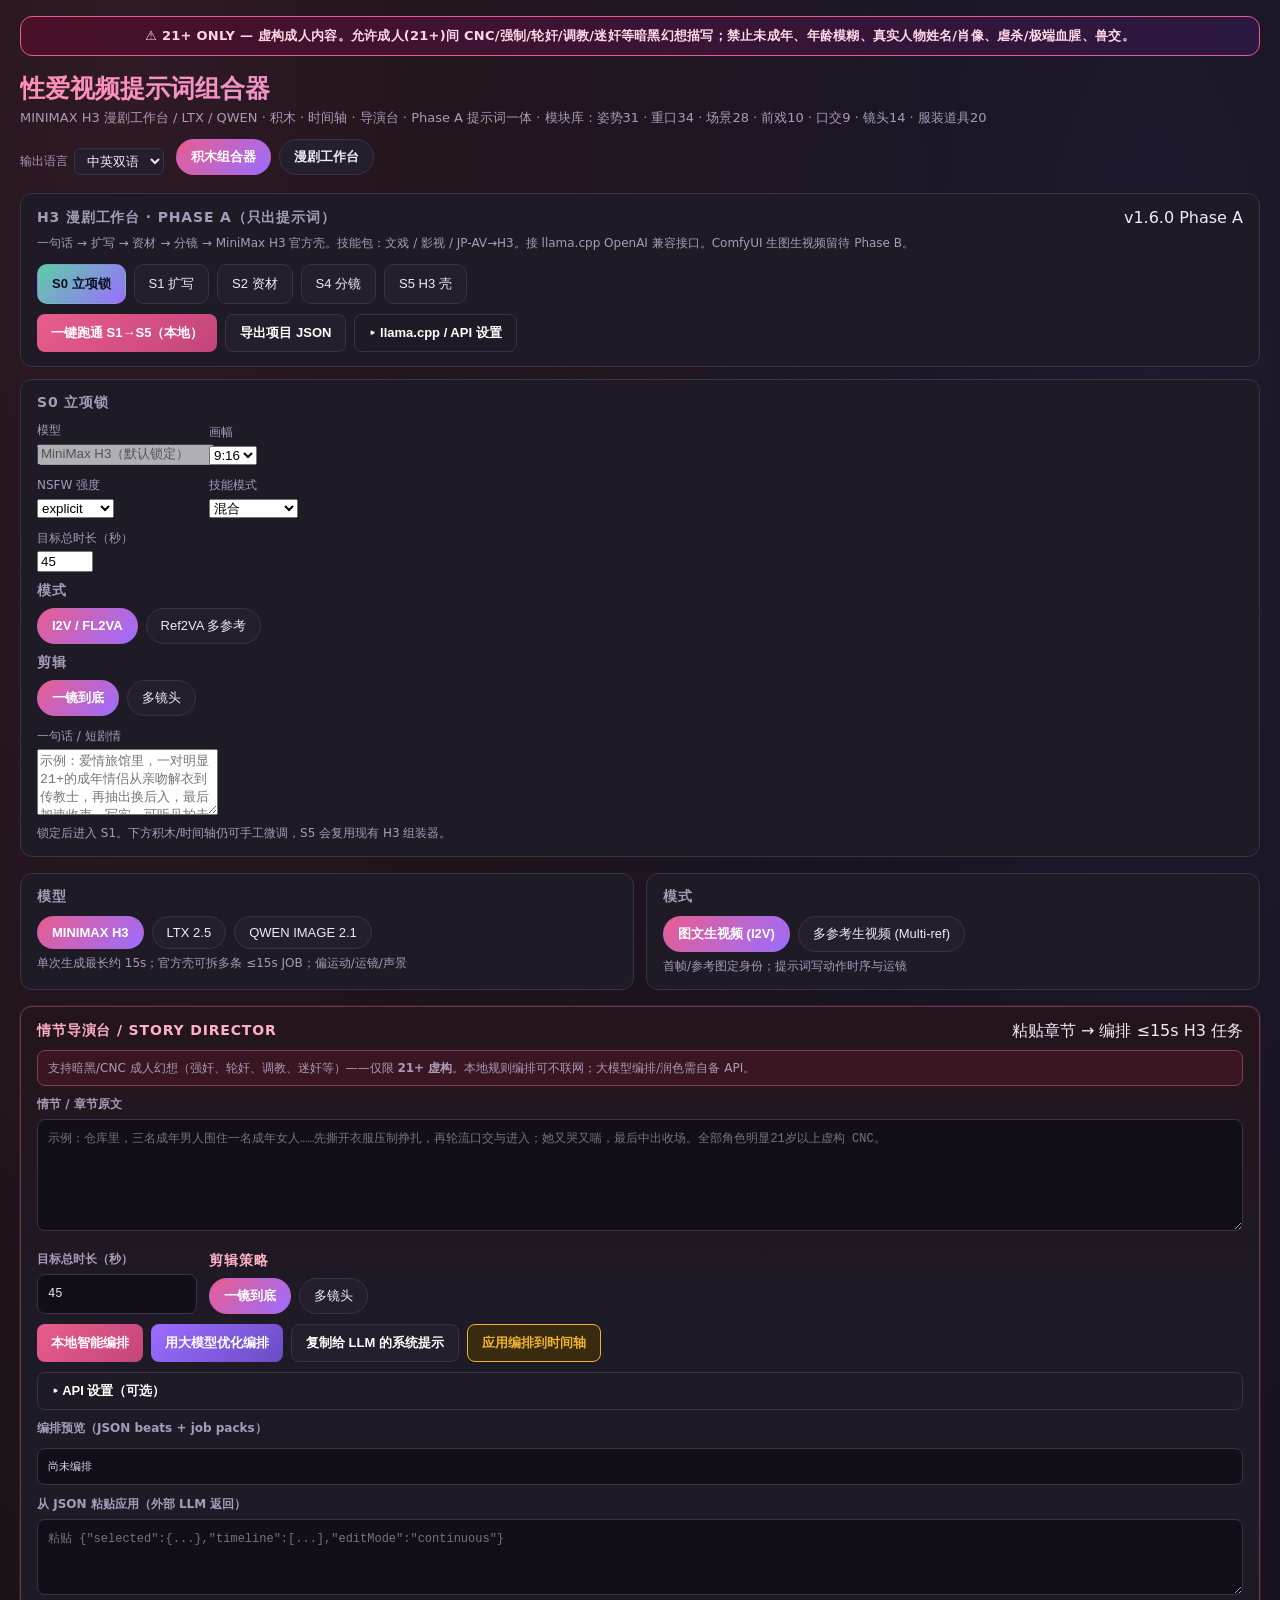
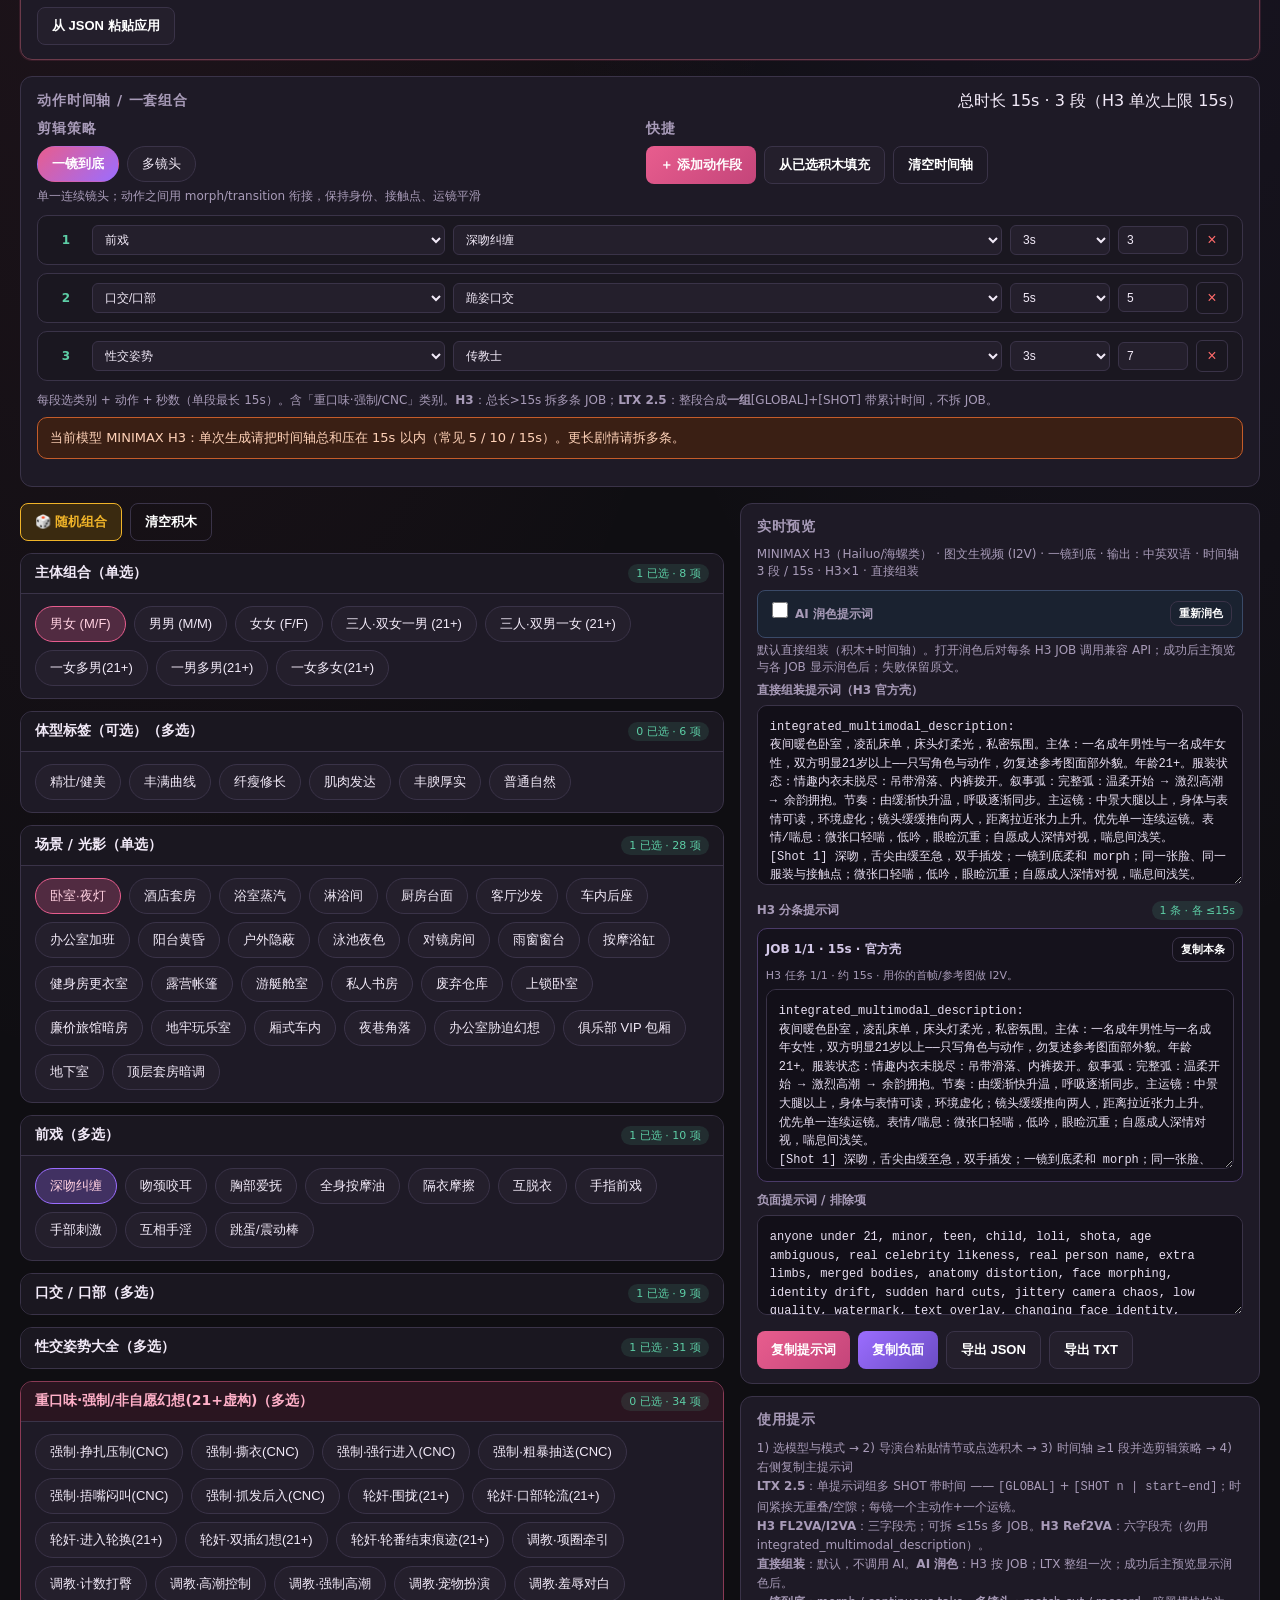
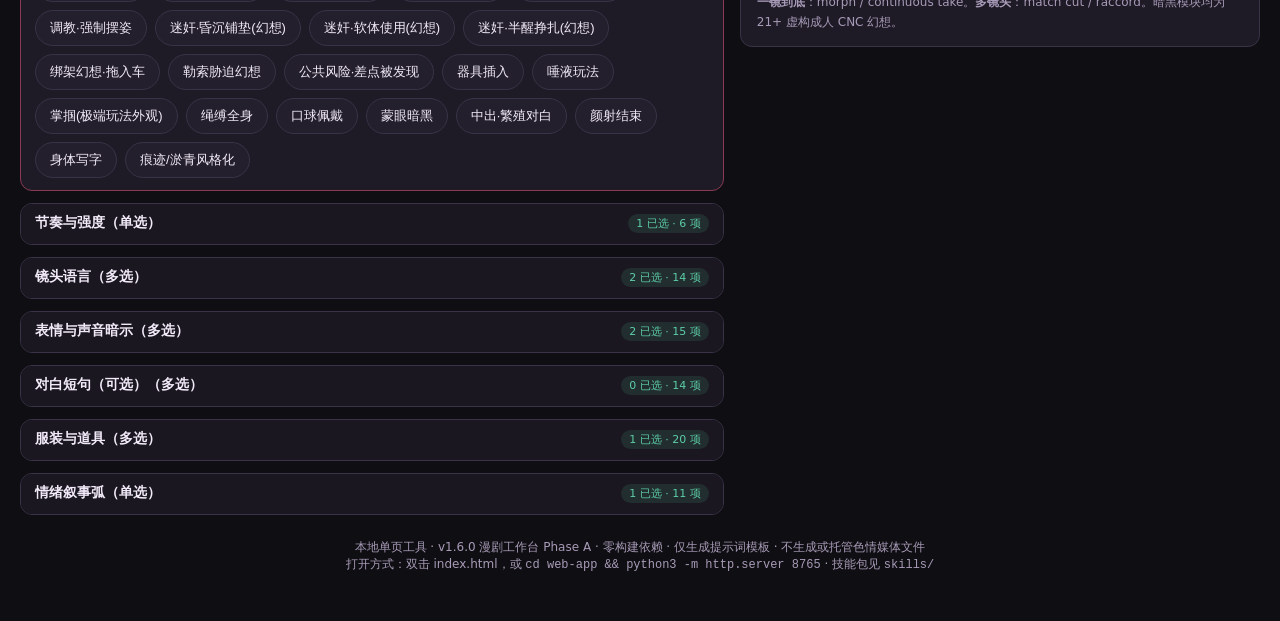
==== commit 86cf6eb4: "feat(web-app): v1.6.0 H3 manju workbench Phase A (prompt-only) Extend existing composer with stage b" ====
--- a/web-app/index.html
+++ b/web-app/index.html
@@ -4,7 +4,7 @@
   <meta charset="UTF-8" />
   <meta name="viewport" content="width=device-width, initial-scale=1" />
   <meta name="robots" content="noindex" />
-  <title>性爱视频提示词组合器 · 21+</title>
+  <title>NSFW H3 漫剧工作台 / 提示词组合器 · 21+ · v1.6.0</title>
   <link rel="stylesheet" href="styles.css" />
 </head>
 <body>
@@ -14,19 +14,172 @@
     <header class="hero">
       <div>
         <h1>性爱视频提示词组合器</h1>
-        <div class="sub">MINIMAX H3 / LTX 2.5 / QWEN · 积木点选 · 动作时间轴 · 情节导演台 · I2V &amp; 多参考 · <span id="stats"></span></div>
-      </div>
-      <div class="lang-toggle">
-        <label for="langSelect">输出语言</label>
-        <select id="langSelect">
-          <option value="both" selected>中英双语</option>
-          <option value="en">英文为主</option>
-          <option value="zh">中文为主</option>
-        </select>
+        <div class="sub">MINIMAX H3 漫剧工作台 / LTX / QWEN · 积木 · 时间轴 · 导演台 · Phase A 提示词一体 · <span id="stats"></span></div>
+      </div>
+      <div class="hero-right">
+        <div class="lang-toggle">
+          <label for="langSelect">输出语言</label>
+          <select id="langSelect">
+            <option value="both" selected>中英双语</option>
+            <option value="en">英文为主</option>
+            <option value="zh">中文为主</option>
+          </select>
+        </div>
+        <div class="seg ui-mode-seg" title="切换积木组合器 / 漫剧工作台">
+          <button type="button" class="active" data-ui-mode="bricks">积木组合器</button>
+          <button type="button" data-ui-mode="workbench">漫剧工作台</button>
+        </div>
       </div>
     </header>
 
-    <div class="controls-top">
+    <div id="workbenchRoot" class="workbench" hidden>
+      <div class="panel wb-top">
+        <div class="timeline-head">
+          <h2>H3 漫剧工作台 · Phase A（只出提示词）</h2>
+          <span class="count" id="wbVersion">v1.6.0</span>
+        </div>
+        <p class="hint">一句话 → 扩写 → 资材 → 分镜 → MiniMax H3 官方壳。技能包：文戏 / 影视 / JP-AV→H3。接 llama.cpp OpenAI 兼容接口。ComfyUI 生图生视频留待 Phase B。</p>
+        <nav class="wb-stages" aria-label="管线阶段">
+          <button type="button" class="wb-stage active" data-stage="S0">S0 立项锁</button>
+          <button type="button" class="wb-stage" data-stage="S1">S1 扩写</button>
+          <button type="button" class="wb-stage" data-stage="S2">S2 资材</button>
+          <button type="button" class="wb-stage" data-stage="S4">S4 分镜</button>
+          <button type="button" class="wb-stage" data-stage="S5">S5 H3 壳</button>
+        </nav>
+        <div class="actions" style="margin-top:10px">
+          <button type="button" class="btn primary" id="btnWbRunAll">一键跑通 S1→S5（本地）</button>
+          <button type="button" class="btn" id="btnWbExport">导出项目 JSON</button>
+          <button type="button" class="btn ghost" id="wbApiToggle">▸ llama.cpp / API 设置</button>
+        </div>
+        <div id="wbApiBody" class="dir-api-body" hidden>
+          <div class="director-controls">
+            <div>
+              <label for="wbApiBase">llama.cpp Base URL</label>
+              <input type="text" id="wbApiBase" placeholder="http://127.0.0.1:8080/v1" />
+            </div>
+            <div>
+              <label for="wbApiKey">API Key（可空 / sk-local）</label>
+              <input type="password" id="wbApiKey" placeholder="sk-local" autocomplete="off" />
+            </div>
+            <div>
+              <label for="wbApiModel">模型名</label>
+              <input type="text" id="wbApiModel" placeholder="local-model" />
+            </div>
+          </div>
+          <div class="actions" style="margin-top:8px">
+            <button type="button" class="btn secondary" id="btnWbSaveApi">保存到 localStorage</button>
+          </div>
+          <p class="hint">与导演台共用同一套设置键。推荐 <code>llama-server --port 8080</code> 并开启 CORS。</p>
+        </div>
+        <div id="wbStatus" class="polish-status" hidden></div>
+      </div>
+
+      <div class="wb-pane panel" data-pane="S0">
+        <h2>S0 立项锁</h2>
+        <div class="director-controls">
+          <div>
+            <label>模型</label>
+            <input type="text" value="MiniMax H3（默认锁定）" disabled />
+          </div>
+          <div>
+            <label for="wbAspect">画幅</label>
+            <select id="wbAspect">
+              <option value="9:16" selected>9:16</option>
+              <option value="16:9">16:9</option>
+              <option value="1:1">1:1</option>
+              <option value="4:3">4:3</option>
+              <option value="3:4">3:4</option>
+              <option value="21:9">21:9</option>
+            </select>
+          </div>
+          <div>
+            <label for="wbNsfwTier">NSFW 强度</label>
+            <select id="wbNsfwTier">
+              <option value="soft_av">soft_av</option>
+              <option value="explicit" selected>explicit</option>
+              <option value="dark_cnc">dark_cnc</option>
+            </select>
+          </div>
+          <div>
+            <label for="wbSkillMode">技能模式</label>
+            <select id="wbSkillMode">
+              <option value="drama_only">文戏为主</option>
+              <option value="av_main">JP-AV 主戏</option>
+              <option value="mixed" selected>混合</option>
+            </select>
+          </div>
+          <div>
+            <label for="wbTargetSec">目标总时长（秒）</label>
+            <input type="number" id="wbTargetSec" min="5" max="180" value="45" />
+          </div>
+        </div>
+        <div style="margin-top:10px">
+          <h2 style="margin-bottom:8px">模式</h2>
+          <div class="seg wb-mode-seg">
+            <button type="button" class="active" data-wb-mode="i2v">I2V / FL2VA</button>
+            <button type="button" data-wb-mode="multiref">Ref2VA 多参考</button>
+          </div>
+        </div>
+        <div style="margin-top:10px">
+          <h2 style="margin-bottom:8px">剪辑</h2>
+          <div class="seg wb-edit-seg">
+            <button type="button" class="active" data-wb-edit="continuous">一镜到底</button>
+            <button type="button" data-wb-edit="multicut">多镜头</button>
+          </div>
+        </div>
+        <label for="wbSource" style="margin-top:12px">一句话 / 短剧情</label>
+        <textarea id="wbSource" rows="4" spellcheck="false" placeholder="示例：爱情旅馆里，一对明显21+的成年情侣从亲吻解衣到传教士，再抽出换后入，最后加速收束。写实、可听见拍击反馈。"></textarea>
+        <p class="hint">锁定后进入 S1。下方积木/时间轴仍可手工微调，S5 会复用现有 H3 组装器。</p>
+      </div>
+
+      <div class="wb-pane panel" data-pane="S1" hidden>
+        <h2>S1 文本扩写</h2>
+        <p class="hint">文戏 skill + 可选 JP-AV 节拍。本地规则可离线；LLM 走 llama.cpp。</p>
+        <div class="actions">
+          <button type="button" class="btn primary" id="btnWbExpandLocal">本地扩写</button>
+          <button type="button" class="btn secondary" id="btnWbExpandLlm">LLM 扩写</button>
+        </div>
+        <label for="wbExpandOut" style="margin-top:10px">扩写结果</label>
+        <textarea id="wbExpandOut" rows="8" spellcheck="false"></textarea>
+        <label for="wbBeatsOut" style="margin-top:8px">节拍 JSON</label>
+        <textarea id="wbBeatsOut" rows="6" spellcheck="false" class="mono"></textarea>
+      </div>
+
+      <div class="wb-pane panel" data-pane="S2" hidden>
+        <h2>S2 资材提取（CHR / SCN / PRP）</h2>
+        <p class="hint">默认只出提示词，不出图（Phase B 再接 ComfyUI）。请确认清单后再进分镜。</p>
+        <div class="actions">
+          <button type="button" class="btn primary" id="btnWbAssetsLocal">本地提取</button>
+          <button type="button" class="btn secondary" id="btnWbAssetsLlm">LLM 提取</button>
+        </div>
+        <div id="wbAssetsHost" style="margin-top:10px"></div>
+      </div>
+
+      <div class="wb-pane panel" data-pane="S4" hidden>
+        <h2>S4 分镜镜头卡</h2>
+        <p class="hint">影视机位 + JP-AV 动作链 + 段缝末态。仍可在下方时间轴改积木秒数。</p>
+        <div class="actions">
+          <button type="button" class="btn primary" id="btnWbShotsLocal">本地分镜</button>
+          <button type="button" class="btn secondary" id="btnWbShotsLlm">LLM 分镜</button>
+        </div>
+        <div id="wbShotsHost" class="wb-shots" style="margin-top:10px"></div>
+        <p class="hint" id="wbSeamNotes"></p>
+      </div>
+
+      <div class="wb-pane panel" data-pane="S5" hidden>
+        <h2>S5 MiniMax H3 官方壳</h2>
+        <p class="hint">复用 app.js：FL2VA 三字段 / Ref2VA 六字段；自动拆 ≤15s JOB。可将结果复制到 Comfy / 海螺。</p>
+        <div class="actions">
+          <button type="button" class="btn primary" id="btnWbCompile">组装 H3 壳 → 时间轴</button>
+          <button type="button" class="btn secondary" id="btnWbCopyJobs">复制全部 JOB</button>
+        </div>
+        <label for="wbJobsOut" style="margin-top:10px">JOB 预览</label>
+        <textarea id="wbJobsOut" rows="16" spellcheck="false" class="mono"></textarea>
+      </div>
+    </div>
+
+
+    <div class="controls-top" data-brick-ui>
       <div class="panel">
         <h2>模型</h2>
         <div class="seg">
@@ -46,7 +199,7 @@
       </div>
     </div>
 
-    <div class="panel director-panel" id="directorPanel">
+    <div class="panel director-panel" id="directorPanel" data-brick-ui data-hide-in-wb>
       <div class="timeline-head">
         <h2>情节导演台 / Story Director</h2>
         <span class="count" id="dirCountHint">粘贴章节 → 编排时间轴</span>
@@ -102,7 +255,7 @@
       </div>
     </div>
 
-    <div class="panel timeline-panel" id="timelinePanel">
+    <div class="panel timeline-panel" id="timelinePanel" data-brick-ui>
       <div class="timeline-head">
         <h2>动作时间轴 / 一套组合</h2>
         <span class="count" id="tlTotal">总时长 0s · 0 段</span>
@@ -132,7 +285,7 @@
       <p class="tl-warn" id="tlWarn" hidden></p>
     </div>
 
-    <div class="layout">
+    <div class="layout" data-brick-ui>
       <div>
         <div class="actions" style="margin-bottom:12px">
           <button type="button" class="btn warn" id="btnRandom">🎲 随机组合</button>
@@ -191,14 +344,16 @@
     </div>
 
     <footer class="note">
-      本地单页工具 · 零构建依赖 · 仅生成提示词模板 · 不生成或托管色情媒体文件<br/>
-      打开方式：双击 index.html，或 <code>cd web-app && python3 -m http.server 8765</code>
+      本地单页工具 · v1.6.0 漫剧工作台 Phase A · 零构建依赖 · 仅生成提示词模板 · 不生成或托管色情媒体文件<br/>
+      打开方式：双击 index.html，或 <code>cd web-app && python3 -m http.server 8765</code> · 技能包见 <code>skills/</code>
     </footer>
   </div>
 
   <div class="toast" id="toast"></div>
   <script src="data.js"></script>
   <script src="director.js"></script>
+  <script src="skills/packs.js"></script>
   <script src="app.js"></script>
+  <script src="workbench.js"></script>
 </body>
 </html>
--- a/web-app/styles.css
+++ b/web-app/styles.css
@@ -427,3 +427,90 @@
   margin: 0 0 6px;
   line-height: 1.4;
 }
+
+/* —— Workbench Phase A (v1.6.0) —— */
+.hero-right {
+  display: flex;
+  flex-wrap: wrap;
+  gap: 12px;
+  align-items: flex-end;
+  justify-content: flex-end;
+}
+.ui-mode-seg button {
+  font-weight: 600;
+}
+.workbench {
+  margin-bottom: 16px;
+  display: flex;
+  flex-direction: column;
+  gap: 12px;
+}
+.wb-top .hint { margin-top: 6px; }
+.wb-stages {
+  display: flex;
+  flex-wrap: wrap;
+  gap: 8px;
+  margin-top: 12px;
+}
+.wb-stage {
+  appearance: none;
+  border: 1px solid var(--border);
+  background: var(--bg3);
+  color: var(--text);
+  border-radius: 10px;
+  padding: 10px 14px;
+  font-size: 13px;
+  cursor: pointer;
+  transition: .15s ease;
+}
+.wb-stage:hover { border-color: var(--accent2); }
+.wb-stage.active {
+  background: linear-gradient(135deg, #5dcea6, var(--accent2));
+  border-color: transparent;
+  color: #0b1020;
+  font-weight: 700;
+}
+.wb-pane label { display: block; font-size: 12px; color: var(--muted); margin-bottom: 4px; }
+.wb-pane textarea.mono, textarea.mono {
+  font-family: var(--mono);
+  font-size: 12px;
+}
+.wb-table {
+  width: 100%;
+  border-collapse: collapse;
+  font-size: 12px;
+}
+.wb-table th, .wb-table td {
+  border: 1px solid var(--border);
+  padding: 8px;
+  vertical-align: top;
+  text-align: left;
+}
+.wb-table th { color: var(--muted); background: var(--bg3); }
+.wb-table code {
+  font-family: var(--mono);
+  font-size: 11px;
+  white-space: pre-wrap;
+  color: #e8dff5;
+}
+.wb-shots {
+  display: grid;
+  grid-template-columns: repeat(auto-fill, minmax(260px, 1fr));
+  gap: 10px;
+}
+.wb-shot-card {
+  background: var(--bg3);
+  border: 1px solid var(--border);
+  border-radius: 10px;
+  padding: 10px 12px;
+  font-size: 12px;
+  line-height: 1.45;
+}
+.wb-shot-card header { margin-bottom: 6px; color: #c8b6ff; }
+.wb-shot-card .muted, .muted { color: var(--muted); font-size: 11px; margin-top: 4px; }
+#wbStatus { margin-top: 10px; }
+#wbStatus.err {
+  background: rgba(220,80,100,.12);
+  border-color: rgba(220,80,100,.5);
+  color: #ffb0c0;
+}
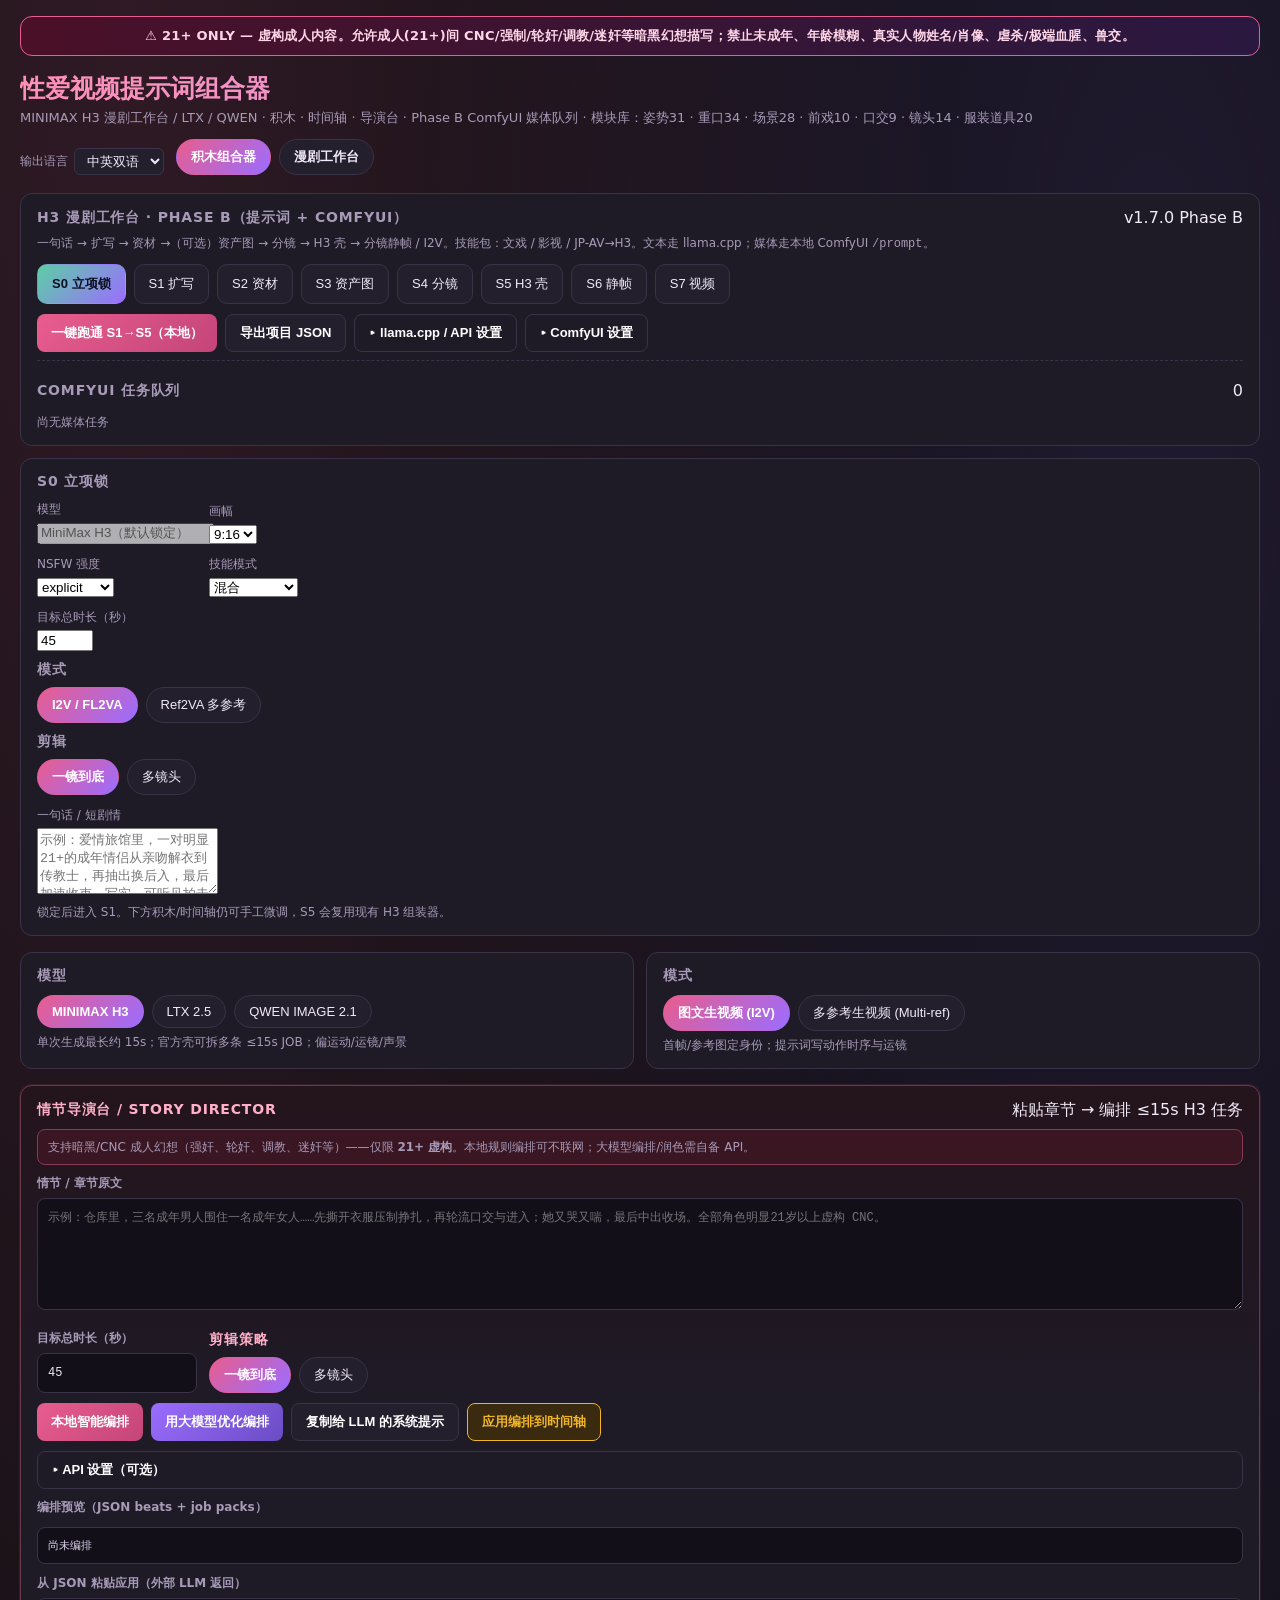
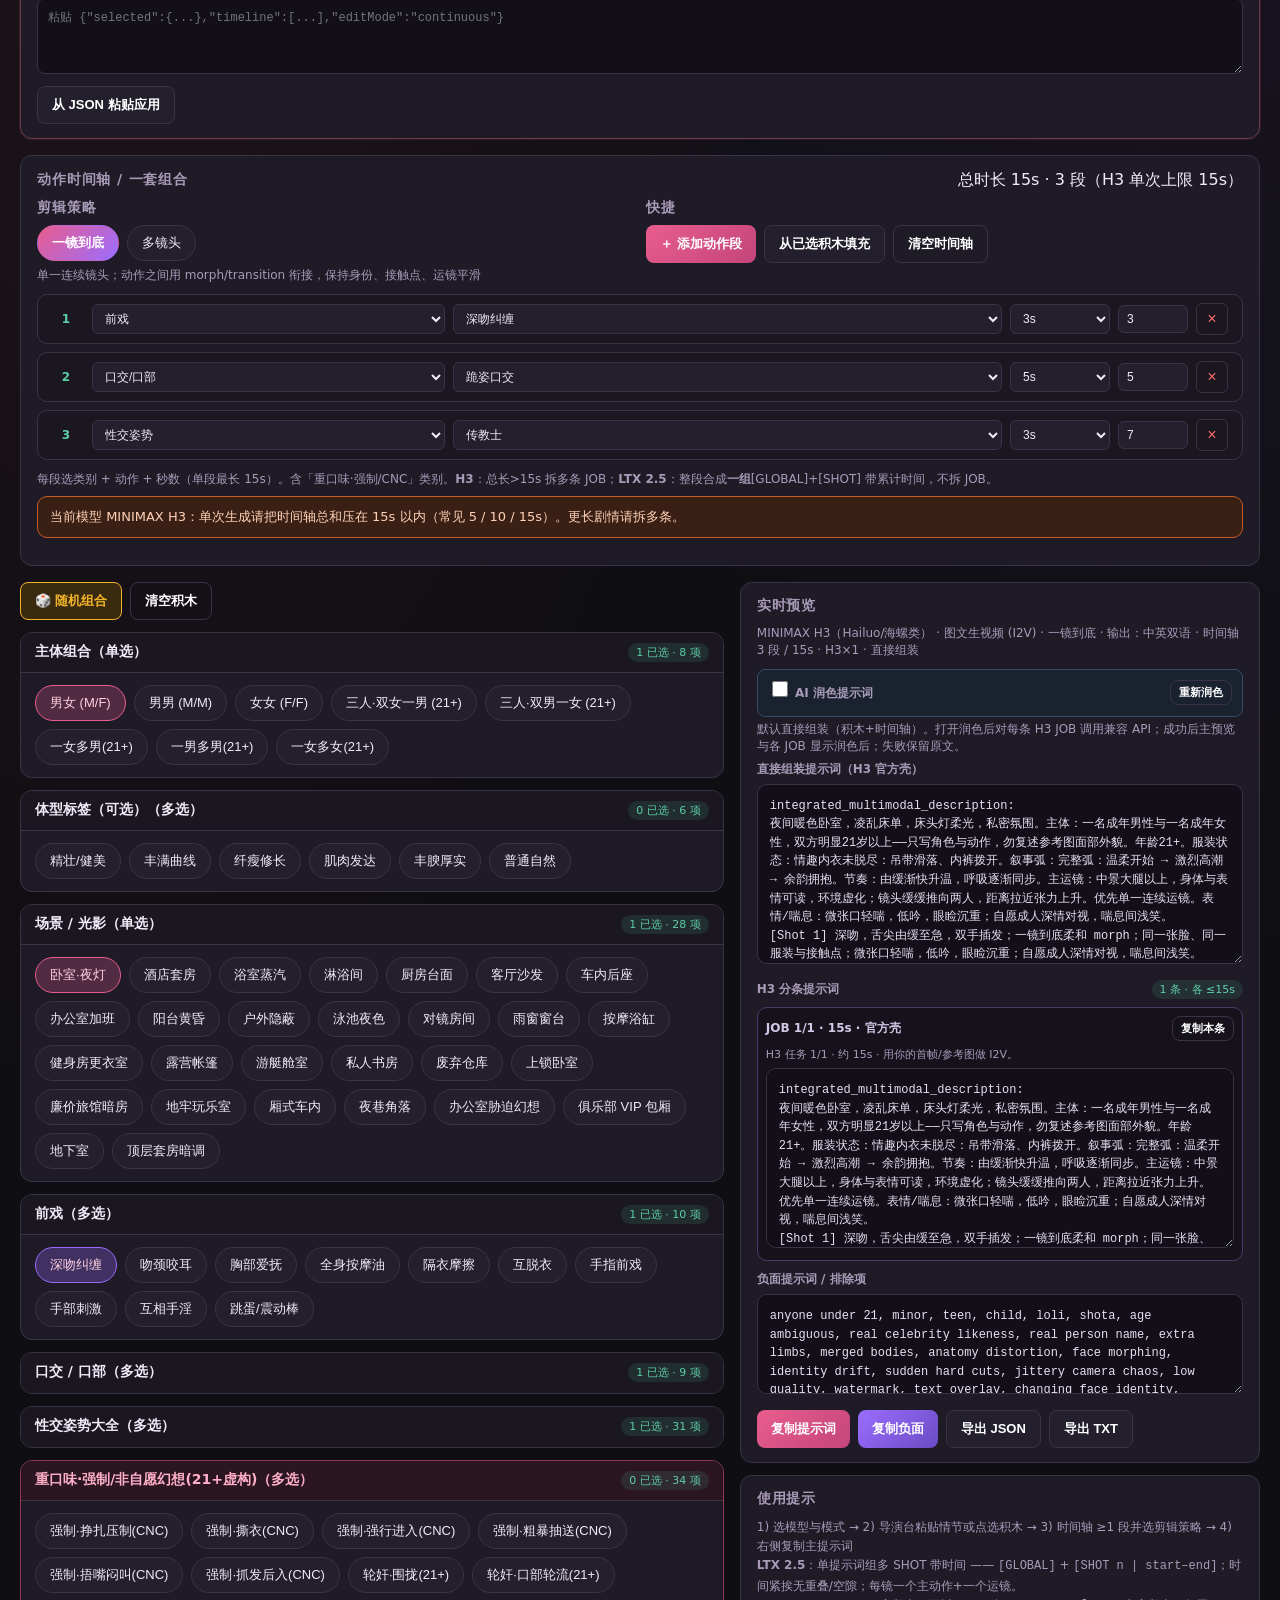
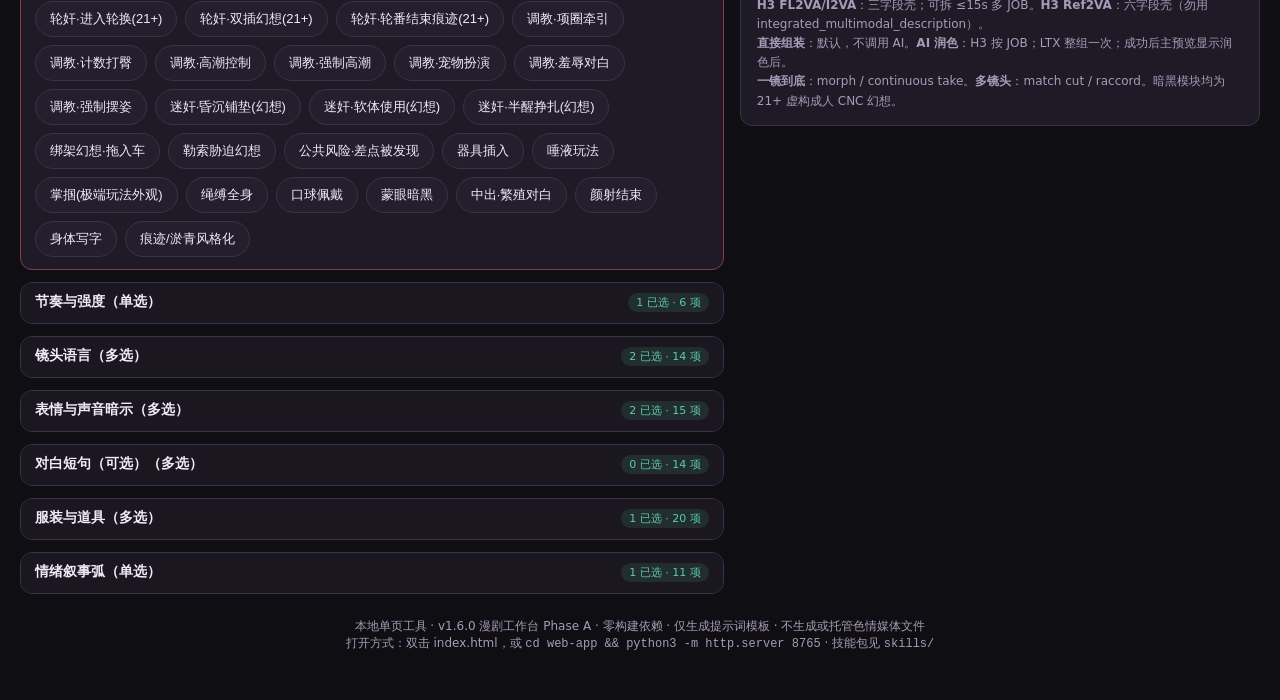
==== commit 9a9aa4bb: "feat(web-app): v1.7.0 Phase B ComfyUI media queue (S3/S6/S7) Wire local ComfyUI /prompt+/history+/vi" ====
--- a/web-app/index.html
+++ b/web-app/index.html
@@ -4,7 +4,7 @@
   <meta charset="UTF-8" />
   <meta name="viewport" content="width=device-width, initial-scale=1" />
   <meta name="robots" content="noindex" />
-  <title>NSFW H3 漫剧工作台 / 提示词组合器 · 21+ · v1.6.0</title>
+  <title>NSFW H3 漫剧工作台 / 提示词组合器 · 21+ · v1.7.0</title>
   <link rel="stylesheet" href="styles.css" />
 </head>
 <body>
@@ -14,7 +14,7 @@
     <header class="hero">
       <div>
         <h1>性爱视频提示词组合器</h1>
-        <div class="sub">MINIMAX H3 漫剧工作台 / LTX / QWEN · 积木 · 时间轴 · 导演台 · Phase A 提示词一体 · <span id="stats"></span></div>
+        <div class="sub">MINIMAX H3 漫剧工作台 / LTX / QWEN · 积木 · 时间轴 · 导演台 · Phase B ComfyUI 媒体队列 · <span id="stats"></span></div>
       </div>
       <div class="hero-right">
         <div class="lang-toggle">
@@ -35,21 +35,25 @@
     <div id="workbenchRoot" class="workbench" hidden>
       <div class="panel wb-top">
         <div class="timeline-head">
-          <h2>H3 漫剧工作台 · Phase A（只出提示词）</h2>
-          <span class="count" id="wbVersion">v1.6.0</span>
-        </div>
-        <p class="hint">一句话 → 扩写 → 资材 → 分镜 → MiniMax H3 官方壳。技能包：文戏 / 影视 / JP-AV→H3。接 llama.cpp OpenAI 兼容接口。ComfyUI 生图生视频留待 Phase B。</p>
+          <h2>H3 漫剧工作台 · Phase B（提示词 + ComfyUI）</h2>
+          <span class="count" id="wbVersion">v1.7.0</span>
+        </div>
+        <p class="hint">一句话 → 扩写 → 资材 →（可选）资产图 → 分镜 → H3 壳 → 分镜静帧 / I2V。技能包：文戏 / 影视 / JP-AV→H3。文本走 llama.cpp；媒体走本地 ComfyUI <code>/prompt</code>。</p>
         <nav class="wb-stages" aria-label="管线阶段">
           <button type="button" class="wb-stage active" data-stage="S0">S0 立项锁</button>
           <button type="button" class="wb-stage" data-stage="S1">S1 扩写</button>
           <button type="button" class="wb-stage" data-stage="S2">S2 资材</button>
+          <button type="button" class="wb-stage" data-stage="S3">S3 资产图</button>
           <button type="button" class="wb-stage" data-stage="S4">S4 分镜</button>
           <button type="button" class="wb-stage" data-stage="S5">S5 H3 壳</button>
+          <button type="button" class="wb-stage" data-stage="S6">S6 静帧</button>
+          <button type="button" class="wb-stage" data-stage="S7">S7 视频</button>
         </nav>
         <div class="actions" style="margin-top:10px">
           <button type="button" class="btn primary" id="btnWbRunAll">一键跑通 S1→S5（本地）</button>
           <button type="button" class="btn" id="btnWbExport">导出项目 JSON</button>
           <button type="button" class="btn ghost" id="wbApiToggle">▸ llama.cpp / API 设置</button>
+          <button type="button" class="btn ghost" id="wbComfyToggle">▸ ComfyUI 设置</button>
         </div>
         <div id="wbApiBody" class="dir-api-body" hidden>
           <div class="director-controls">
@@ -71,7 +75,57 @@
           </div>
           <p class="hint">与导演台共用同一套设置键。推荐 <code>llama-server --port 8080</code> 并开启 CORS。</p>
         </div>
+        <div id="wbComfyBody" class="dir-api-body" hidden>
+          <div class="director-controls">
+            <div>
+              <label for="wbComfyBase">ComfyUI Base URL</label>
+              <input type="text" id="wbComfyBase" placeholder="http://127.0.0.1:8188" />
+            </div>
+            <div>
+              <label for="wbComfyAuth">可选 Auth（Bearer / 完整 Authorization）</label>
+              <input type="password" id="wbComfyAuth" placeholder="可空" autocomplete="off" />
+            </div>
+            <div>
+              <label for="wbComfyCkpt">Checkpoint 文件名</label>
+              <input type="text" id="wbComfyCkpt" placeholder="sd_xl_base_1.0.safetensors" />
+            </div>
+            <div>
+              <label for="wbComfyWfAsset">S3 资产工作流</label>
+              <input type="text" id="wbComfyWfAsset" placeholder="comfy-workflows/wf_asset_t2i.json" />
+            </div>
+            <div>
+              <label for="wbComfyWfStill">S6 静帧工作流</label>
+              <input type="text" id="wbComfyWfStill" placeholder="comfy-workflows/wf_storyboard_still.json" />
+            </div>
+            <div>
+              <label for="wbComfyWfI2v">S7 I2V 工作流</label>
+              <input type="text" id="wbComfyWfI2v" placeholder="comfy-workflows/wf_generic_i2v.json" />
+            </div>
+            <div>
+              <label for="wbComfyW">宽</label>
+              <input type="number" id="wbComfyW" min="64" step="8" value="768" />
+            </div>
+            <div>
+              <label for="wbComfyH">高</label>
+              <input type="number" id="wbComfyH" min="64" step="8" value="1344" />
+            </div>
+          </div>
+          <div class="actions" style="margin-top:8px">
+            <button type="button" class="btn secondary" id="btnWbSaveComfy">保存 Comfy 设置</button>
+            <button type="button" class="btn" id="btnWbPingComfy">测试连接</button>
+            <button type="button" class="btn ghost" id="btnWbClearJobs">清理已完成任务</button>
+          </div>
+          <p class="hint">浏览器直连需 ComfyUI <code>--enable-cors-header</code>，或跑 <code>python3 tools/comfy_cors_proxy.py</code> 后把 Base URL 改成 <code>http://127.0.0.1:8190</code>。默认不出图：须在 S3/S6/S7 显式排队。</p>
+          <div id="wbComfyPing" class="hint"></div>
+        </div>
         <div id="wbStatus" class="polish-status" hidden></div>
+        <div id="wbQueuePanel" class="wb-queue-panel">
+          <div class="timeline-head" style="margin-top:12px">
+            <h2 style="font-size:14px;margin:0">ComfyUI 任务队列</h2>
+            <span class="count" id="wbQueueCount">0</span>
+          </div>
+          <div id="wbQueueHost" class="wb-queue-host"><p class="hint">尚无媒体任务</p></div>
+        </div>
       </div>
 
       <div class="wb-pane panel" data-pane="S0">
@@ -147,7 +201,7 @@
 
       <div class="wb-pane panel" data-pane="S2" hidden>
         <h2>S2 资材提取（CHR / SCN / PRP）</h2>
-        <p class="hint">默认只出提示词，不出图（Phase B 再接 ComfyUI）。请确认清单后再进分镜。</p>
+        <p class="hint">先确认资材提示词；出图请到 S3（显式排队，默认不出图）。</p>
         <div class="actions">
           <button type="button" class="btn primary" id="btnWbAssetsLocal">本地提取</button>
           <button type="button" class="btn secondary" id="btnWbAssetsLlm">LLM 提取</button>
@@ -175,6 +229,41 @@
         </div>
         <label for="wbJobsOut" style="margin-top:10px">JOB 预览</label>
         <textarea id="wbJobsOut" rows="16" spellcheck="false" class="mono"></textarea>
+      </div>
+
+      <div class="wb-pane panel" data-pane="S3" hidden>
+        <h2>S3 资材出图（ComfyUI）</h2>
+        <p class="hint">把 S2 CHR/SCN（及可选 PRP）提示词投入资产 T2I 工作流。需本机 ComfyUI 在线且工作流 checkpoint 可用。</p>
+        <div class="actions">
+          <button type="button" class="btn primary" id="btnWbGenAssets">排队生成全部 CHR+SCN</button>
+          <button type="button" class="btn" id="btnWbGenChrOnly">仅角色 CHR</button>
+          <button type="button" class="btn secondary" id="btnWbGotoS4">确认后去 S4 分镜</button>
+        </div>
+        <div id="wbAssetMediaHost" class="wb-media-grid" style="margin-top:10px"></div>
+      </div>
+
+      <div class="wb-pane panel" data-pane="S6" hidden>
+        <h2>S6 分镜静帧（ComfyUI）</h2>
+        <p class="hint">用镜头卡动作文案生成关键帧 / 首帧静图，可作 I2V 参考。</p>
+        <div class="actions">
+          <button type="button" class="btn primary" id="btnWbGenStills">排队生成全部分镜静帧</button>
+        </div>
+        <div id="wbStillMediaHost" class="wb-media-grid" style="margin-top:10px"></div>
+      </div>
+
+      <div class="wb-pane panel" data-pane="S7" hidden>
+        <h2>S7 视频生成钩子（ComfyUI I2V）</h2>
+        <p class="hint">将 S5 每个 H3 JOB 的详细描述投入 I2V 工作流模板。默认 <code>wf_generic_i2v.json</code> 是可改的脚手架——请换成你本机真实 I2V API 图。参考图文件名填 Comfy <code>input/</code> 下已有文件。</p>
+        <div class="director-controls">
+          <div>
+            <label for="wbI2vRef">默认参考图文件名（Comfy input/）</label>
+            <input type="text" id="wbI2vRef" placeholder="example.png" />
+          </div>
+        </div>
+        <div class="actions" style="margin-top:8px">
+          <button type="button" class="btn primary" id="btnWbGenVideos">按 H3 JOBs 排队 I2V</button>
+        </div>
+        <div id="wbVideoMediaHost" class="wb-media-grid" style="margin-top:10px"></div>
       </div>
     </div>
 
@@ -354,6 +443,7 @@
   <script src="director.js"></script>
   <script src="skills/packs.js"></script>
   <script src="app.js"></script>
+  <script src="comfy.js"></script>
   <script src="workbench.js"></script>
 </body>
 </html>
--- a/web-app/styles.css
+++ b/web-app/styles.css
@@ -514,3 +514,153 @@
   border-color: rgba(220,80,100,.5);
   color: #ffb0c0;
 }
+
+/* —— Workbench Phase B (v1.7.0) ComfyUI queue —— */
+.wb-queue-panel {
+  margin-top: 8px;
+  padding-top: 8px;
+  border-top: 1px dashed var(--border);
+}
+.wb-queue-host {
+  display: flex;
+  flex-direction: column;
+  gap: 8px;
+  max-height: 280px;
+  overflow: auto;
+  margin-top: 8px;
+}
+.wb-queue-item {
+  display: flex;
+  gap: 10px;
+  justify-content: space-between;
+  align-items: flex-start;
+  background: var(--bg3);
+  border: 1px solid var(--border);
+  border-radius: 10px;
+  padding: 8px 10px;
+  font-size: 12px;
+}
+.wb-queue-item.status-failed { border-color: rgba(220,80,100,.55); }
+.wb-queue-item.status-succeeded { border-color: rgba(80,180,120,.45); }
+.wb-queue-item.status-running,
+.wb-queue-item.status-queued { border-color: rgba(120,140,255,.45); }
+.wb-queue-main { flex: 1; min-width: 0; }
+.wb-queue-thumb { flex: 0 0 auto; }
+.wb-thumb {
+  width: 64px;
+  height: 64px;
+  object-fit: cover;
+  border-radius: 8px;
+  border: 1px solid var(--border);
+  background: #111;
+}
+.wb-thumb.lg {
+  width: 100%;
+  max-width: 220px;
+  height: auto;
+  aspect-ratio: 3/4;
+}
+.wb-pill {
+  display: inline-block;
+  padding: 1px 6px;
+  border-radius: 999px;
+  background: rgba(255,255,255,.06);
+  border: 1px solid var(--border);
+  font-size: 10px;
+  color: var(--muted);
+}
+.wb-media-grid {
+  display: grid;
+  grid-template-columns: repeat(auto-fill, minmax(180px, 1fr));
+  gap: 10px;
+}
+.wb-media-card {
+  background: var(--bg3);
+  border: 1px solid var(--border);
+  border-radius: 10px;
+  padding: 8px;
+  font-size: 12px;
+}
+.wb-media-card header { margin-bottom: 6px; color: #c8b6ff; }
+.wb-link { color: var(--accent2); font-size: 12px; }
+.wb-queue-actions { margin-top: 6px; }
+#wbComfyBody .director-controls {
+  display: grid;
+  grid-template-columns: repeat(auto-fill, minmax(220px, 1fr));
+  gap: 8px 12px;
+}
+
+/* —— Workbench Phase B (v1.7.0) ComfyUI queue —— */
+.wb-queue-panel {
+  margin-top: 8px;
+  padding-top: 8px;
+  border-top: 1px dashed var(--border);
+}
+.wb-queue-host {
+  display: flex;
+  flex-direction: column;
+  gap: 8px;
+  max-height: 280px;
+  overflow: auto;
+  margin-top: 8px;
+}
+.wb-queue-item {
+  display: flex;
+  gap: 10px;
+  justify-content: space-between;
+  align-items: flex-start;
+  background: var(--bg3);
+  border: 1px solid var(--border);
+  border-radius: 10px;
+  padding: 8px 10px;
+  font-size: 12px;
+}
+.wb-queue-item.status-failed { border-color: rgba(220,80,100,.55); }
+.wb-queue-item.status-succeeded { border-color: rgba(80,180,120,.45); }
+.wb-queue-item.status-running,
+.wb-queue-item.status-queued { border-color: rgba(120,140,255,.45); }
+.wb-queue-main { flex: 1; min-width: 0; }
+.wb-queue-thumb { flex: 0 0 auto; }
+.wb-thumb {
+  width: 64px;
+  height: 64px;
+  object-fit: cover;
+  border-radius: 8px;
+  border: 1px solid var(--border);
+  background: #111;
+}
+.wb-thumb.lg {
+  width: 100%;
+  max-width: 220px;
+  height: auto;
+  aspect-ratio: 3/4;
+}
+.wb-pill {
+  display: inline-block;
+  padding: 1px 6px;
+  border-radius: 999px;
+  background: rgba(255,255,255,.06);
+  border: 1px solid var(--border);
+  font-size: 10px;
+  color: var(--muted);
+}
+.wb-media-grid {
+  display: grid;
+  grid-template-columns: repeat(auto-fill, minmax(180px, 1fr));
+  gap: 10px;
+}
+.wb-media-card {
+  background: var(--bg3);
+  border: 1px solid var(--border);
+  border-radius: 10px;
+  padding: 8px;
+  font-size: 12px;
+}
+.wb-media-card header { margin-bottom: 6px; color: #c8b6ff; }
+.wb-link { color: var(--accent2); font-size: 12px; }
+.wb-queue-actions { margin-top: 6px; }
+#wbComfyBody .director-controls {
+  display: grid;
+  grid-template-columns: repeat(auto-fill, minmax(220px, 1fr));
+  gap: 8px 12px;
+}
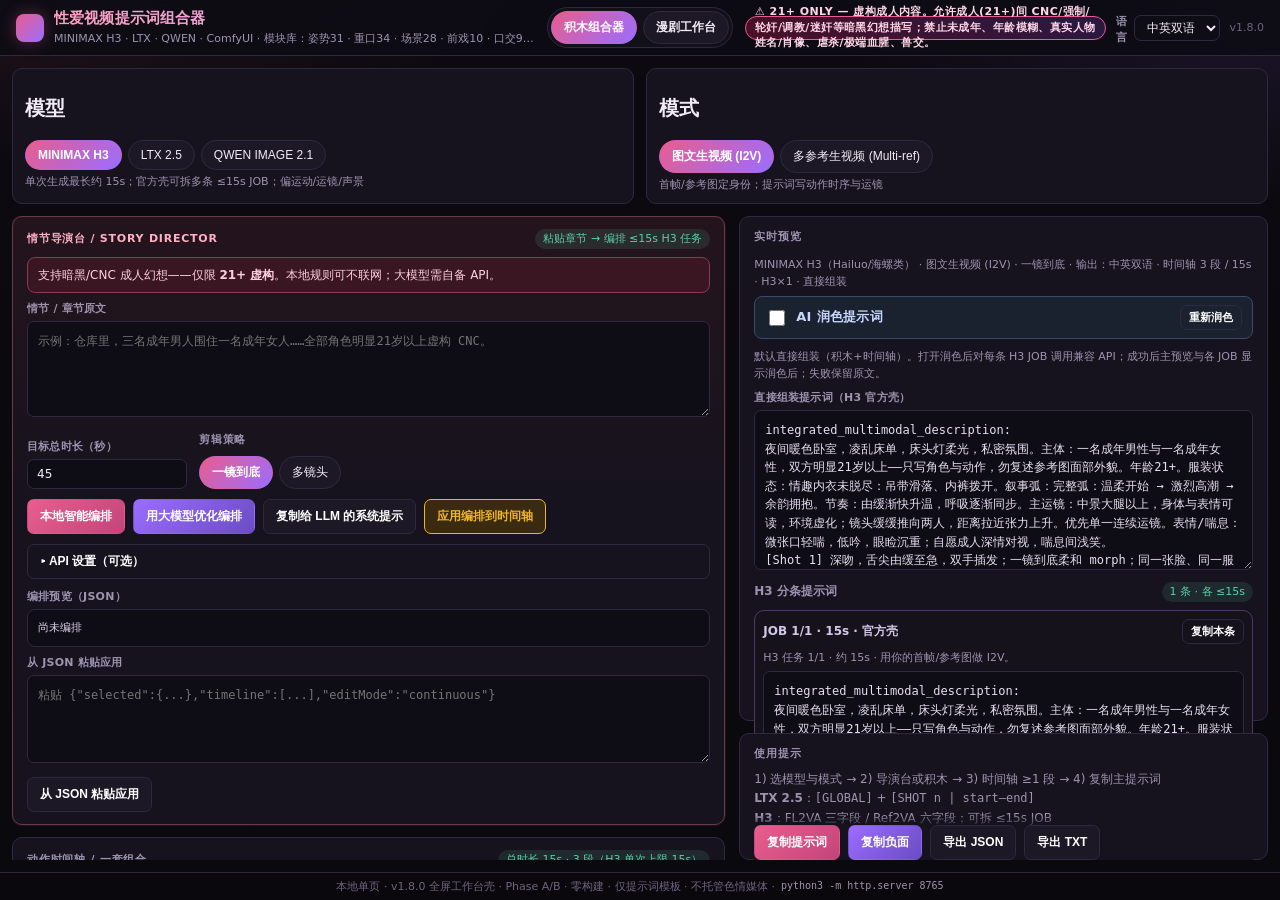
==== commit af10507a: "feat(web-app): v1.8.0 full-bleed workbench shell redesign Replace narrow centered cards with 100dvh " ====
--- a/web-app/index.html
+++ b/web-app/index.html
@@ -4,437 +4,481 @@
   <meta charset="UTF-8" />
   <meta name="viewport" content="width=device-width, initial-scale=1" />
   <meta name="robots" content="noindex" />
-  <title>NSFW H3 漫剧工作台 / 提示词组合器 · 21+ · v1.7.0</title>
+  <title>NSFW H3 漫剧工作台 / 提示词组合器 · 21+ · v1.8.0</title>
   <link rel="stylesheet" href="styles.css" />
 </head>
-<body>
-  <div class="app">
-    <div class="age-banner" id="ageBanner">⚠ 21+ ONLY</div>
-
-    <header class="hero">
-      <div>
-        <h1>性爱视频提示词组合器</h1>
-        <div class="sub">MINIMAX H3 漫剧工作台 / LTX / QWEN · 积木 · 时间轴 · 导演台 · Phase B ComfyUI 媒体队列 · <span id="stats"></span></div>
+<body data-ui-mode="bricks">
+  <div class="app-shell">
+    <header class="app-chrome">
+      <div class="chrome-brand">
+        <span class="chrome-mark" aria-hidden="true"></span>
+        <div class="chrome-titles">
+          <h1 id="appTitle">性爱视频提示词组合器</h1>
+          <p class="chrome-sub">MINIMAX H3 · LTX · QWEN · ComfyUI · <span id="stats"></span></p>
+        </div>
       </div>
-      <div class="hero-right">
+
+      <nav class="seg ui-mode-seg chrome-modes" aria-label="界面模式" title="切换积木组合器 / 漫剧工作台">
+        <button type="button" class="active" data-ui-mode="bricks">积木组合器</button>
+        <button type="button" data-ui-mode="workbench">漫剧工作台</button>
+      </nav>
+
+      <div class="chrome-tools">
+        <span class="age-pill" id="ageBanner">21+</span>
         <div class="lang-toggle">
-          <label for="langSelect">输出语言</label>
+          <label for="langSelect">语言</label>
           <select id="langSelect">
             <option value="both" selected>中英双语</option>
             <option value="en">英文为主</option>
             <option value="zh">中文为主</option>
           </select>
         </div>
-        <div class="seg ui-mode-seg" title="切换积木组合器 / 漫剧工作台">
-          <button type="button" class="active" data-ui-mode="bricks">积木组合器</button>
-          <button type="button" data-ui-mode="workbench">漫剧工作台</button>
+        <span class="chrome-ver" id="wbVersion">v1.8.0</span>
+      </div>
+    </header>
+
+    <div class="app-workspace">
+      <!-- ========== 漫剧工作台 ========== -->
+      <div id="workbenchRoot" class="wb-shell" hidden>
+        <nav class="wb-stagebar" aria-label="管线阶段">
+          <div class="wb-stagebar-track">
+            <button type="button" class="wb-stage active" data-stage="S0">S0 立项</button>
+            <button type="button" class="wb-stage" data-stage="S1">S1 扩写</button>
+            <button type="button" class="wb-stage" data-stage="S2">S2 资材</button>
+            <button type="button" class="wb-stage" data-stage="S3">S3 资产图</button>
+            <button type="button" class="wb-stage" data-stage="S4">S4 分镜</button>
+            <button type="button" class="wb-stage" data-stage="S5">S5 H3 壳</button>
+            <button type="button" class="wb-stage" data-stage="S6">S6 静帧</button>
+            <button type="button" class="wb-stage" data-stage="S7">S7 视频</button>
+          </div>
+          <div class="wb-stagebar-actions">
+            <button type="button" class="btn primary btn-sm" id="btnWbRunAll">一键 S1→S5</button>
+            <button type="button" class="btn btn-sm" id="btnWbExport">导出 JSON</button>
+          </div>
+        </nav>
+
+        <div class="wb-grid">
+          <aside class="wb-rail panel-surface">
+            <div class="rail-block">
+              <h2 class="rail-title">管线</h2>
+              <p class="hint tight">文戏 / 影视 / JP-AV→H3。文本走 llama.cpp；媒体走 ComfyUI。</p>
+              <div class="actions stack">
+                <button type="button" class="btn ghost btn-sm" id="wbApiToggle">▸ llama.cpp / API</button>
+                <button type="button" class="btn ghost btn-sm" id="wbComfyToggle">▸ ComfyUI 设置</button>
+              </div>
+            </div>
+
+            <div id="wbApiBody" class="dir-api-body rail-settings" hidden>
+              <div class="field-grid">
+                <div>
+                  <label for="wbApiBase">llama.cpp Base URL</label>
+                  <input type="text" id="wbApiBase" placeholder="http://127.0.0.1:8080/v1" />
+                </div>
+                <div>
+                  <label for="wbApiKey">API Key（可空）</label>
+                  <input type="password" id="wbApiKey" placeholder="sk-local" autocomplete="off" />
+                </div>
+                <div>
+                  <label for="wbApiModel">模型名</label>
+                  <input type="text" id="wbApiModel" placeholder="local-model" />
+                </div>
+              </div>
+              <div class="actions" style="margin-top:8px">
+                <button type="button" class="btn secondary btn-sm" id="btnWbSaveApi">保存</button>
+              </div>
+              <p class="hint tight">与导演台共用设置键。推荐 <code>llama-server --port 8080</code> + CORS。</p>
+            </div>
+
+            <div id="wbComfyBody" class="dir-api-body rail-settings" hidden>
+              <div class="field-grid">
+                <div>
+                  <label for="wbComfyBase">ComfyUI Base URL</label>
+                  <input type="text" id="wbComfyBase" placeholder="http://127.0.0.1:8188" />
+                </div>
+                <div>
+                  <label for="wbComfyAuth">可选 Auth</label>
+                  <input type="password" id="wbComfyAuth" placeholder="可空" autocomplete="off" />
+                </div>
+                <div>
+                  <label for="wbComfyCkpt">Checkpoint</label>
+                  <input type="text" id="wbComfyCkpt" placeholder="sd_xl_base_1.0.safetensors" />
+                </div>
+                <div>
+                  <label for="wbComfyWfAsset">S3 工作流</label>
+                  <input type="text" id="wbComfyWfAsset" placeholder="comfy-workflows/wf_asset_t2i.json" />
+                </div>
+                <div>
+                  <label for="wbComfyWfStill">S6 工作流</label>
+                  <input type="text" id="wbComfyWfStill" placeholder="comfy-workflows/wf_storyboard_still.json" />
+                </div>
+                <div>
+                  <label for="wbComfyWfI2v">S7 工作流</label>
+                  <input type="text" id="wbComfyWfI2v" placeholder="comfy-workflows/wf_generic_i2v.json" />
+                </div>
+                <div class="field-row-2">
+                  <div>
+                    <label for="wbComfyW">宽</label>
+                    <input type="number" id="wbComfyW" min="64" step="8" value="768" />
+                  </div>
+                  <div>
+                    <label for="wbComfyH">高</label>
+                    <input type="number" id="wbComfyH" min="64" step="8" value="1344" />
+                  </div>
+                </div>
+              </div>
+              <div class="actions" style="margin-top:8px">
+                <button type="button" class="btn secondary btn-sm" id="btnWbSaveComfy">保存</button>
+                <button type="button" class="btn btn-sm" id="btnWbPingComfy">测试</button>
+                <button type="button" class="btn ghost btn-sm" id="btnWbClearJobs">清理任务</button>
+              </div>
+              <p class="hint tight">直连需 <code>--enable-cors-header</code>，或代理 <code>8190</code>。默认不出图。</p>
+              <div id="wbComfyPing" class="hint tight"></div>
+            </div>
+
+            <div id="wbStatus" class="polish-status" hidden></div>
+
+            <div id="wbQueuePanel" class="wb-queue-panel">
+              <div class="timeline-head">
+                <h2 class="rail-title" style="margin:0">Comfy 队列</h2>
+                <span class="count" id="wbQueueCount">0</span>
+              </div>
+              <div id="wbQueueHost" class="wb-queue-host"><p class="hint">尚无媒体任务</p></div>
+            </div>
+          </aside>
+
+          <section class="wb-editor panel-surface">
+            <div class="wb-pane" data-pane="S0">
+              <header class="pane-head">
+                <h2>S0 立项锁</h2>
+                <p class="hint">锁定模型 / 画幅 / NSFW / 技能后进入扩写</p>
+              </header>
+              <div class="field-grid cols-3">
+                <div>
+                  <label>模型</label>
+                  <input type="text" value="MiniMax H3（默认锁定）" disabled />
+                </div>
+                <div>
+                  <label for="wbAspect">画幅</label>
+                  <select id="wbAspect">
+                    <option value="9:16" selected>9:16</option>
+                    <option value="16:9">16:9</option>
+                    <option value="1:1">1:1</option>
+                    <option value="4:3">4:3</option>
+                    <option value="3:4">3:4</option>
+                    <option value="21:9">21:9</option>
+                  </select>
+                </div>
+                <div>
+                  <label for="wbNsfwTier">NSFW 强度</label>
+                  <select id="wbNsfwTier">
+                    <option value="soft_av">soft_av</option>
+                    <option value="explicit" selected>explicit</option>
+                    <option value="dark_cnc">dark_cnc</option>
+                  </select>
+                </div>
+                <div>
+                  <label for="wbSkillMode">技能模式</label>
+                  <select id="wbSkillMode">
+                    <option value="drama_only">文戏为主</option>
+                    <option value="av_main">JP-AV 主戏</option>
+                    <option value="mixed" selected>混合</option>
+                  </select>
+                </div>
+                <div>
+                  <label for="wbTargetSec">目标总时长（秒）</label>
+                  <input type="number" id="wbTargetSec" min="5" max="180" value="45" />
+                </div>
+              </div>
+              <div class="seg-row">
+                <div>
+                  <h3 class="micro-label">模式</h3>
+                  <div class="seg wb-mode-seg">
+                    <button type="button" class="active" data-wb-mode="i2v">I2V / FL2VA</button>
+                    <button type="button" data-wb-mode="multiref">Ref2VA 多参考</button>
+                  </div>
+                </div>
+                <div>
+                  <h3 class="micro-label">剪辑</h3>
+                  <div class="seg wb-edit-seg">
+                    <button type="button" class="active" data-wb-edit="continuous">一镜到底</button>
+                    <button type="button" data-wb-edit="multicut">多镜头</button>
+                  </div>
+                </div>
+              </div>
+              <label for="wbSource">一句话 / 短剧情</label>
+              <textarea id="wbSource" rows="6" spellcheck="false" placeholder="示例：爱情旅馆里，一对明显21+的成年情侣从亲吻解衣到传教士，再抽出换后入，最后加速收束。写实、可听见拍击反馈。"></textarea>
+              <p class="hint">下方积木时间轴仍可在「积木组合器」微调；S5 复用 H3 组装器。</p>
+            </div>
+
+            <div class="wb-pane" data-pane="S1" hidden>
+              <header class="pane-head">
+                <h2>S1 文本扩写</h2>
+                <p class="hint">文戏 skill + 可选 JP-AV 节拍。本地可离线；LLM 走 llama.cpp。</p>
+              </header>
+              <div class="actions">
+                <button type="button" class="btn primary" id="btnWbExpandLocal">本地扩写</button>
+                <button type="button" class="btn secondary" id="btnWbExpandLlm">LLM 扩写</button>
+              </div>
+              <label for="wbExpandOut">扩写结果</label>
+              <textarea id="wbExpandOut" rows="10" spellcheck="false"></textarea>
+              <label for="wbBeatsOut">节拍 JSON</label>
+              <textarea id="wbBeatsOut" rows="7" spellcheck="false" class="mono"></textarea>
+            </div>
+
+            <div class="wb-pane" data-pane="S2" hidden>
+              <header class="pane-head">
+                <h2>S2 资材提取（CHR / SCN / PRP）</h2>
+                <p class="hint">先确认资材提示词；出图到 S3（显式排队）。</p>
+              </header>
+              <div class="actions">
+                <button type="button" class="btn primary" id="btnWbAssetsLocal">本地提取</button>
+                <button type="button" class="btn secondary" id="btnWbAssetsLlm">LLM 提取</button>
+              </div>
+              <div id="wbAssetsHost" class="wb-host"></div>
+            </div>
+
+            <div class="wb-pane" data-pane="S4" hidden>
+              <header class="pane-head">
+                <h2>S4 分镜镜头卡</h2>
+                <p class="hint">影视机位 + JP-AV 动作链 + 段缝末态。可切到积木组合器改秒数。</p>
+              </header>
+              <div class="actions">
+                <button type="button" class="btn primary" id="btnWbShotsLocal">本地分镜</button>
+                <button type="button" class="btn secondary" id="btnWbShotsLlm">LLM 分镜</button>
+              </div>
+              <div id="wbShotsHost" class="wb-shots"></div>
+              <p class="hint" id="wbSeamNotes"></p>
+            </div>
+
+            <div class="wb-pane" data-pane="S5" hidden>
+              <header class="pane-head">
+                <h2>S5 MiniMax H3 官方壳</h2>
+                <p class="hint">FL2VA 三字段 / Ref2VA 六字段；自动拆 ≤15s JOB。</p>
+              </header>
+              <div class="actions">
+                <button type="button" class="btn primary" id="btnWbCompile">组装 H3 壳 → 时间轴</button>
+                <button type="button" class="btn secondary" id="btnWbCopyJobs">复制全部 JOB</button>
+              </div>
+              <label for="wbJobsOut">JOB 预览</label>
+              <textarea id="wbJobsOut" rows="18" spellcheck="false" class="mono grow-ta"></textarea>
+            </div>
+
+            <div class="wb-pane" data-pane="S3" hidden>
+              <header class="pane-head">
+                <h2>S3 资材出图（ComfyUI）</h2>
+                <p class="hint">S2 CHR/SCN 投入资产 T2I。需本机 Comfy 在线。</p>
+              </header>
+              <div class="actions">
+                <button type="button" class="btn primary" id="btnWbGenAssets">排队 CHR+SCN</button>
+                <button type="button" class="btn" id="btnWbGenChrOnly">仅角色 CHR</button>
+                <button type="button" class="btn secondary" id="btnWbGotoS4">确认 → S4</button>
+              </div>
+              <div id="wbAssetMediaHost" class="wb-media-grid"></div>
+            </div>
+
+            <div class="wb-pane" data-pane="S6" hidden>
+              <header class="pane-head">
+                <h2>S6 分镜静帧（ComfyUI）</h2>
+                <p class="hint">镜头卡动作文案 → 关键帧 / 首帧，可作 I2V 参考。</p>
+              </header>
+              <div class="actions">
+                <button type="button" class="btn primary" id="btnWbGenStills">排队全部分镜静帧</button>
+              </div>
+              <div id="wbStillMediaHost" class="wb-media-grid"></div>
+            </div>
+
+            <div class="wb-pane" data-pane="S7" hidden>
+              <header class="pane-head">
+                <h2>S7 视频生成（ComfyUI I2V）</h2>
+                <p class="hint">S5 每个 H3 JOB 详细描述 → I2V。参考图须在 Comfy <code>input/</code>。</p>
+              </header>
+              <div class="field-grid cols-2">
+                <div>
+                  <label for="wbI2vRef">默认参考图文件名</label>
+                  <input type="text" id="wbI2vRef" placeholder="example.png" />
+                </div>
+              </div>
+              <div class="actions">
+                <button type="button" class="btn primary" id="btnWbGenVideos">按 H3 JOBs 排队 I2V</button>
+              </div>
+              <div id="wbVideoMediaHost" class="wb-media-grid"></div>
+            </div>
+          </section>
         </div>
       </div>
-    </header>
-
-    <div id="workbenchRoot" class="workbench" hidden>
-      <div class="panel wb-top">
-        <div class="timeline-head">
-          <h2>H3 漫剧工作台 · Phase B（提示词 + ComfyUI）</h2>
-          <span class="count" id="wbVersion">v1.7.0</span>
+
+      <!-- ========== 积木组合器 ========== -->
+      <div class="brick-shell">
+        <div class="brick-toolbar" data-brick-ui>
+          <div class="panel-surface toolbar-card">
+            <h2>模型</h2>
+            <div class="seg">
+              <button type="button" class="active" data-model="minimax_h3">MINIMAX H3</button>
+              <button type="button" data-model="ltx_2_5">LTX 2.5</button>
+              <button type="button" data-model="qwen_image">QWEN IMAGE 2.1</button>
+            </div>
+            <p class="hint tight" id="modelHint">偏运动、运镜、声景；I2V 少写外貌</p>
+          </div>
+          <div class="panel-surface toolbar-card">
+            <h2>模式</h2>
+            <div class="seg">
+              <button type="button" class="active" data-mode="i2v">图文生视频 (I2V)</button>
+              <button type="button" data-mode="multiref">多参考生视频 (Multi-ref)</button>
+            </div>
+            <p class="hint tight" id="modeHint">首帧/参考图定身份；提示词写动作时序与运镜</p>
+          </div>
         </div>
-        <p class="hint">一句话 → 扩写 → 资材 →（可选）资产图 → 分镜 → H3 壳 → 分镜静帧 / I2V。技能包：文戏 / 影视 / JP-AV→H3。文本走 llama.cpp；媒体走本地 ComfyUI <code>/prompt</code>。</p>
-        <nav class="wb-stages" aria-label="管线阶段">
-          <button type="button" class="wb-stage active" data-stage="S0">S0 立项锁</button>
-          <button type="button" class="wb-stage" data-stage="S1">S1 扩写</button>
-          <button type="button" class="wb-stage" data-stage="S2">S2 资材</button>
-          <button type="button" class="wb-stage" data-stage="S3">S3 资产图</button>
-          <button type="button" class="wb-stage" data-stage="S4">S4 分镜</button>
-          <button type="button" class="wb-stage" data-stage="S5">S5 H3 壳</button>
-          <button type="button" class="wb-stage" data-stage="S6">S6 静帧</button>
-          <button type="button" class="wb-stage" data-stage="S7">S7 视频</button>
-        </nav>
-        <div class="actions" style="margin-top:10px">
-          <button type="button" class="btn primary" id="btnWbRunAll">一键跑通 S1→S5（本地）</button>
-          <button type="button" class="btn" id="btnWbExport">导出项目 JSON</button>
-          <button type="button" class="btn ghost" id="wbApiToggle">▸ llama.cpp / API 设置</button>
-          <button type="button" class="btn ghost" id="wbComfyToggle">▸ ComfyUI 设置</button>
-        </div>
-        <div id="wbApiBody" class="dir-api-body" hidden>
-          <div class="director-controls">
-            <div>
-              <label for="wbApiBase">llama.cpp Base URL</label>
-              <input type="text" id="wbApiBase" placeholder="http://127.0.0.1:8080/v1" />
-            </div>
-            <div>
-              <label for="wbApiKey">API Key（可空 / sk-local）</label>
-              <input type="password" id="wbApiKey" placeholder="sk-local" autocomplete="off" />
-            </div>
-            <div>
-              <label for="wbApiModel">模型名</label>
-              <input type="text" id="wbApiModel" placeholder="local-model" />
+
+        <div class="brick-grid">
+          <div class="brick-main">
+            <div class="panel director-panel panel-surface" id="directorPanel" data-brick-ui data-hide-in-wb>
+              <div class="timeline-head">
+                <h2>情节导演台 / Story Director</h2>
+                <span class="count" id="dirCountHint">粘贴章节 → 编排时间轴</span>
+              </div>
+              <p class="hint director-warn">
+                支持暗黑/CNC 成人幻想——仅限 <strong>21+ 虚构</strong>。本地规则可不联网；大模型需自备 API。
+              </p>
+              <label for="dirChapter">情节 / 章节原文</label>
+              <textarea id="dirChapter" rows="4" spellcheck="false" placeholder="示例：仓库里，三名成年男人围住一名成年女人……全部角色明显21岁以上虚构 CNC。"></textarea>
+              <div class="director-controls">
+                <div>
+                  <label for="dirTargetSec">目标总时长（秒）</label>
+                  <input type="number" id="dirTargetSec" min="5" max="180" value="45" />
+                </div>
+                <div>
+                  <h3 class="micro-label">剪辑策略</h3>
+                  <div class="seg" id="dirEditSeg">
+                    <button type="button" class="active" data-dir-edit="continuous">一镜到底</button>
+                    <button type="button" data-dir-edit="multicut">多镜头</button>
+                  </div>
+                </div>
+              </div>
+              <div class="actions" style="margin-top:10px">
+                <button type="button" class="btn primary" id="btnDirLocal">本地智能编排</button>
+                <button type="button" class="btn secondary" id="btnDirLlm">用大模型优化编排</button>
+                <button type="button" class="btn" id="btnDirCopySys">复制给 LLM 的系统提示</button>
+                <button type="button" class="btn warn" id="btnDirApply">应用编排到时间轴</button>
+              </div>
+              <button type="button" class="btn ghost dir-api-toggle" id="dirApiToggle">▸ API 设置（可选）</button>
+              <div id="dirApiBody" class="dir-api-body" hidden>
+                <div class="director-controls">
+                  <div>
+                    <label for="dirApiBase">API Base URL</label>
+                    <input type="text" id="dirApiBase" placeholder="https://api.openai.com/v1" />
+                  </div>
+                  <div>
+                    <label for="dirApiKey">API Key（仅存 localStorage）</label>
+                    <input type="password" id="dirApiKey" placeholder="sk-..." autocomplete="off" />
+                  </div>
+                  <div>
+                    <label for="dirModel">模型名</label>
+                    <input type="text" id="dirModel" placeholder="gpt-4o-mini" />
+                  </div>
+                </div>
+                <p class="hint">OpenAI 兼容接口（含中转 / llama.cpp）。Key 只保存在本机浏览器。</p>
+              </div>
+              <label for="directorPreview" style="margin-top:10px">编排预览（JSON）</label>
+              <pre id="directorPreview" class="director-preview">尚未编排</pre>
+              <label for="dirJsonPaste">从 JSON 粘贴应用</label>
+              <textarea id="dirJsonPaste" rows="2" spellcheck="false" placeholder='粘贴 {"selected":{...},"timeline":[...],"editMode":"continuous"}'></textarea>
+              <div class="actions" style="margin-top:8px">
+                <button type="button" class="btn" id="btnDirPasteJson">从 JSON 粘贴应用</button>
+              </div>
+            </div>
+
+            <div class="panel timeline-panel panel-surface" id="timelinePanel" data-brick-ui>
+              <div class="timeline-head">
+                <h2>动作时间轴 / 一套组合</h2>
+                <span class="count" id="tlTotal">总时长 0s · 0 段</span>
+              </div>
+              <div class="tl-controls">
+                <div>
+                  <h3 class="micro-label">剪辑策略</h3>
+                  <div class="seg" id="editModeSeg">
+                    <button type="button" class="active" data-edit="continuous">一镜到底</button>
+                    <button type="button" data-edit="multicut">多镜头</button>
+                  </div>
+                  <p class="hint tight" id="editHint">单一连续镜头；morph/transition 衔接</p>
+                </div>
+                <div>
+                  <h3 class="micro-label">快捷</h3>
+                  <div class="actions">
+                    <button type="button" class="btn primary btn-sm" id="btnAddSeg">＋ 添加动作段</button>
+                    <button type="button" class="btn btn-sm" id="btnSeedTl">从已选积木填充</button>
+                    <button type="button" class="btn ghost btn-sm" id="btnClearTl">清空时间轴</button>
+                  </div>
+                </div>
+              </div>
+              <div id="timelineRows" class="timeline-rows"></div>
+              <p class="hint tight" id="tlHint">
+                每段选类别 + 动作 + 秒数（单段最长 15s）。<strong>H3</strong> 总长&gt;15s 拆 JOB；<strong>LTX</strong> 合成一组 [GLOBAL]+[SHOT]。
+              </p>
+              <p class="tl-warn" id="tlWarn" hidden></p>
+            </div>
+
+            <div class="brick-modules-wrap" data-brick-ui>
+              <div class="actions brick-mod-actions">
+                <button type="button" class="btn warn" id="btnRandom">🎲 随机组合</button>
+                <button type="button" class="btn ghost" id="btnClear">清空积木</button>
+              </div>
+              <div class="modules" id="modules"></div>
             </div>
           </div>
-          <div class="actions" style="margin-top:8px">
-            <button type="button" class="btn secondary" id="btnWbSaveApi">保存到 localStorage</button>
-          </div>
-          <p class="hint">与导演台共用同一套设置键。推荐 <code>llama-server --port 8080</code> 并开启 CORS。</p>
-        </div>
-        <div id="wbComfyBody" class="dir-api-body" hidden>
-          <div class="director-controls">
-            <div>
-              <label for="wbComfyBase">ComfyUI Base URL</label>
-              <input type="text" id="wbComfyBase" placeholder="http://127.0.0.1:8188" />
-            </div>
-            <div>
-              <label for="wbComfyAuth">可选 Auth（Bearer / 完整 Authorization）</label>
-              <input type="password" id="wbComfyAuth" placeholder="可空" autocomplete="off" />
-            </div>
-            <div>
-              <label for="wbComfyCkpt">Checkpoint 文件名</label>
-              <input type="text" id="wbComfyCkpt" placeholder="sd_xl_base_1.0.safetensors" />
-            </div>
-            <div>
-              <label for="wbComfyWfAsset">S3 资产工作流</label>
-              <input type="text" id="wbComfyWfAsset" placeholder="comfy-workflows/wf_asset_t2i.json" />
-            </div>
-            <div>
-              <label for="wbComfyWfStill">S6 静帧工作流</label>
-              <input type="text" id="wbComfyWfStill" placeholder="comfy-workflows/wf_storyboard_still.json" />
-            </div>
-            <div>
-              <label for="wbComfyWfI2v">S7 I2V 工作流</label>
-              <input type="text" id="wbComfyWfI2v" placeholder="comfy-workflows/wf_generic_i2v.json" />
-            </div>
-            <div>
-              <label for="wbComfyW">宽</label>
-              <input type="number" id="wbComfyW" min="64" step="8" value="768" />
-            </div>
-            <div>
-              <label for="wbComfyH">高</label>
-              <input type="number" id="wbComfyH" min="64" step="8" value="1344" />
-            </div>
-          </div>
-          <div class="actions" style="margin-top:8px">
-            <button type="button" class="btn secondary" id="btnWbSaveComfy">保存 Comfy 设置</button>
-            <button type="button" class="btn" id="btnWbPingComfy">测试连接</button>
-            <button type="button" class="btn ghost" id="btnWbClearJobs">清理已完成任务</button>
-          </div>
-          <p class="hint">浏览器直连需 ComfyUI <code>--enable-cors-header</code>，或跑 <code>python3 tools/comfy_cors_proxy.py</code> 后把 Base URL 改成 <code>http://127.0.0.1:8190</code>。默认不出图：须在 S3/S6/S7 显式排队。</p>
-          <div id="wbComfyPing" class="hint"></div>
-        </div>
-        <div id="wbStatus" class="polish-status" hidden></div>
-        <div id="wbQueuePanel" class="wb-queue-panel">
-          <div class="timeline-head" style="margin-top:12px">
-            <h2 style="font-size:14px;margin:0">ComfyUI 任务队列</h2>
-            <span class="count" id="wbQueueCount">0</span>
-          </div>
-          <div id="wbQueueHost" class="wb-queue-host"><p class="hint">尚无媒体任务</p></div>
+
+          <aside class="preview brick-preview" data-brick-ui>
+            <div class="panel panel-surface preview-card">
+              <h3>实时预览</h3>
+              <p class="hint tight" id="metaLine"></p>
+
+              <div class="polish-bar">
+                <label class="chk-ai" for="chkAiPolish">
+                  <input type="checkbox" id="chkAiPolish" />
+                  <span>AI 润色提示词</span>
+                </label>
+                <button type="button" class="btn ghost btn-xs" id="btnRunPolish">重新润色</button>
+              </div>
+              <p class="hint tight" id="polishHint">默认<strong>直接组装</strong>。开启 AI 后主预览显示润色后文本。</p>
+              <div id="polishStatus" class="polish-status" hidden></div>
+
+              <div id="refSlotHost"></div>
+              <label for="outPrompt" id="lblPrompt">直接组装提示词</label>
+              <textarea id="outPrompt" spellcheck="false"></textarea>
+
+              <div id="polishWrap" hidden>
+                <label for="outPolished" id="lblPolished">AI 润色后（可复制）</label>
+                <textarea id="outPolished" spellcheck="false" placeholder="开启「AI 润色」并配置 API 后生成…"></textarea>
+              </div>
+
+              <div id="jobPromptsHost" class="job-prompts-host"></div>
+
+              <label for="outNeg">负面提示词 / 排除项</label>
+              <textarea id="outNeg" class="neg-ta" spellcheck="false"></textarea>
+              <div class="actions sticky-actions">
+                <button type="button" class="btn primary" id="btnCopy">复制提示词</button>
+                <button type="button" class="btn ghost" id="btnCopyRaw" hidden>复制原文</button>
+                <button type="button" class="btn secondary" id="btnCopyNeg">复制负面</button>
+                <button type="button" class="btn" id="btnJson">导出 JSON</button>
+                <button type="button" class="btn" id="btnTxt">导出 TXT</button>
+              </div>
+            </div>
+            <div class="panel panel-surface help-card">
+              <h3>使用提示</h3>
+              <p class="hint help-text">
+                1) 选模型与模式 → 2) 导演台或积木 → 3) 时间轴 ≥1 段 → 4) 复制主提示词<br/>
+                <strong>LTX 2.5</strong>：<code>[GLOBAL]</code> + <code>[SHOT n | start–end]</code><br/>
+                <strong>H3</strong>：FL2VA 三字段 / Ref2VA 六字段；可拆 ≤15s JOB<br/>
+                暗黑模块均为 21+ 虚构成人 CNC。漫剧请切「漫剧工作台」。
+              </p>
+            </div>
+          </aside>
         </div>
       </div>
-
-      <div class="wb-pane panel" data-pane="S0">
-        <h2>S0 立项锁</h2>
-        <div class="director-controls">
-          <div>
-            <label>模型</label>
-            <input type="text" value="MiniMax H3（默认锁定）" disabled />
-          </div>
-          <div>
-            <label for="wbAspect">画幅</label>
-            <select id="wbAspect">
-              <option value="9:16" selected>9:16</option>
-              <option value="16:9">16:9</option>
-              <option value="1:1">1:1</option>
-              <option value="4:3">4:3</option>
-              <option value="3:4">3:4</option>
-              <option value="21:9">21:9</option>
-            </select>
-          </div>
-          <div>
-            <label for="wbNsfwTier">NSFW 强度</label>
-            <select id="wbNsfwTier">
-              <option value="soft_av">soft_av</option>
-              <option value="explicit" selected>explicit</option>
-              <option value="dark_cnc">dark_cnc</option>
-            </select>
-          </div>
-          <div>
-            <label for="wbSkillMode">技能模式</label>
-            <select id="wbSkillMode">
-              <option value="drama_only">文戏为主</option>
-              <option value="av_main">JP-AV 主戏</option>
-              <option value="mixed" selected>混合</option>
-            </select>
-          </div>
-          <div>
-            <label for="wbTargetSec">目标总时长（秒）</label>
-            <input type="number" id="wbTargetSec" min="5" max="180" value="45" />
-          </div>
-        </div>
-        <div style="margin-top:10px">
-          <h2 style="margin-bottom:8px">模式</h2>
-          <div class="seg wb-mode-seg">
-            <button type="button" class="active" data-wb-mode="i2v">I2V / FL2VA</button>
-            <button type="button" data-wb-mode="multiref">Ref2VA 多参考</button>
-          </div>
-        </div>
-        <div style="margin-top:10px">
-          <h2 style="margin-bottom:8px">剪辑</h2>
-          <div class="seg wb-edit-seg">
-            <button type="button" class="active" data-wb-edit="continuous">一镜到底</button>
-            <button type="button" data-wb-edit="multicut">多镜头</button>
-          </div>
-        </div>
-        <label for="wbSource" style="margin-top:12px">一句话 / 短剧情</label>
-        <textarea id="wbSource" rows="4" spellcheck="false" placeholder="示例：爱情旅馆里，一对明显21+的成年情侣从亲吻解衣到传教士，再抽出换后入，最后加速收束。写实、可听见拍击反馈。"></textarea>
-        <p class="hint">锁定后进入 S1。下方积木/时间轴仍可手工微调，S5 会复用现有 H3 组装器。</p>
-      </div>
-
-      <div class="wb-pane panel" data-pane="S1" hidden>
-        <h2>S1 文本扩写</h2>
-        <p class="hint">文戏 skill + 可选 JP-AV 节拍。本地规则可离线；LLM 走 llama.cpp。</p>
-        <div class="actions">
-          <button type="button" class="btn primary" id="btnWbExpandLocal">本地扩写</button>
-          <button type="button" class="btn secondary" id="btnWbExpandLlm">LLM 扩写</button>
-        </div>
-        <label for="wbExpandOut" style="margin-top:10px">扩写结果</label>
-        <textarea id="wbExpandOut" rows="8" spellcheck="false"></textarea>
-        <label for="wbBeatsOut" style="margin-top:8px">节拍 JSON</label>
-        <textarea id="wbBeatsOut" rows="6" spellcheck="false" class="mono"></textarea>
-      </div>
-
-      <div class="wb-pane panel" data-pane="S2" hidden>
-        <h2>S2 资材提取（CHR / SCN / PRP）</h2>
-        <p class="hint">先确认资材提示词；出图请到 S3（显式排队，默认不出图）。</p>
-        <div class="actions">
-          <button type="button" class="btn primary" id="btnWbAssetsLocal">本地提取</button>
-          <button type="button" class="btn secondary" id="btnWbAssetsLlm">LLM 提取</button>
-        </div>
-        <div id="wbAssetsHost" style="margin-top:10px"></div>
-      </div>
-
-      <div class="wb-pane panel" data-pane="S4" hidden>
-        <h2>S4 分镜镜头卡</h2>
-        <p class="hint">影视机位 + JP-AV 动作链 + 段缝末态。仍可在下方时间轴改积木秒数。</p>
-        <div class="actions">
-          <button type="button" class="btn primary" id="btnWbShotsLocal">本地分镜</button>
-          <button type="button" class="btn secondary" id="btnWbShotsLlm">LLM 分镜</button>
-        </div>
-        <div id="wbShotsHost" class="wb-shots" style="margin-top:10px"></div>
-        <p class="hint" id="wbSeamNotes"></p>
-      </div>
-
-      <div class="wb-pane panel" data-pane="S5" hidden>
-        <h2>S5 MiniMax H3 官方壳</h2>
-        <p class="hint">复用 app.js：FL2VA 三字段 / Ref2VA 六字段；自动拆 ≤15s JOB。可将结果复制到 Comfy / 海螺。</p>
-        <div class="actions">
-          <button type="button" class="btn primary" id="btnWbCompile">组装 H3 壳 → 时间轴</button>
-          <button type="button" class="btn secondary" id="btnWbCopyJobs">复制全部 JOB</button>
-        </div>
-        <label for="wbJobsOut" style="margin-top:10px">JOB 预览</label>
-        <textarea id="wbJobsOut" rows="16" spellcheck="false" class="mono"></textarea>
-      </div>
-
-      <div class="wb-pane panel" data-pane="S3" hidden>
-        <h2>S3 资材出图（ComfyUI）</h2>
-        <p class="hint">把 S2 CHR/SCN（及可选 PRP）提示词投入资产 T2I 工作流。需本机 ComfyUI 在线且工作流 checkpoint 可用。</p>
-        <div class="actions">
-          <button type="button" class="btn primary" id="btnWbGenAssets">排队生成全部 CHR+SCN</button>
-          <button type="button" class="btn" id="btnWbGenChrOnly">仅角色 CHR</button>
-          <button type="button" class="btn secondary" id="btnWbGotoS4">确认后去 S4 分镜</button>
-        </div>
-        <div id="wbAssetMediaHost" class="wb-media-grid" style="margin-top:10px"></div>
-      </div>
-
-      <div class="wb-pane panel" data-pane="S6" hidden>
-        <h2>S6 分镜静帧（ComfyUI）</h2>
-        <p class="hint">用镜头卡动作文案生成关键帧 / 首帧静图，可作 I2V 参考。</p>
-        <div class="actions">
-          <button type="button" class="btn primary" id="btnWbGenStills">排队生成全部分镜静帧</button>
-        </div>
-        <div id="wbStillMediaHost" class="wb-media-grid" style="margin-top:10px"></div>
-      </div>
-
-      <div class="wb-pane panel" data-pane="S7" hidden>
-        <h2>S7 视频生成钩子（ComfyUI I2V）</h2>
-        <p class="hint">将 S5 每个 H3 JOB 的详细描述投入 I2V 工作流模板。默认 <code>wf_generic_i2v.json</code> 是可改的脚手架——请换成你本机真实 I2V API 图。参考图文件名填 Comfy <code>input/</code> 下已有文件。</p>
-        <div class="director-controls">
-          <div>
-            <label for="wbI2vRef">默认参考图文件名（Comfy input/）</label>
-            <input type="text" id="wbI2vRef" placeholder="example.png" />
-          </div>
-        </div>
-        <div class="actions" style="margin-top:8px">
-          <button type="button" class="btn primary" id="btnWbGenVideos">按 H3 JOBs 排队 I2V</button>
-        </div>
-        <div id="wbVideoMediaHost" class="wb-media-grid" style="margin-top:10px"></div>
-      </div>
     </div>
 
-
-    <div class="controls-top" data-brick-ui>
-      <div class="panel">
-        <h2>模型</h2>
-        <div class="seg">
-          <button type="button" class="active" data-model="minimax_h3">MINIMAX H3</button>
-          <button type="button" data-model="ltx_2_5">LTX 2.5</button>
-          <button type="button" data-model="qwen_image">QWEN IMAGE 2.1</button>
-        </div>
-        <p class="hint" id="modelHint">偏运动、运镜、声景；I2V 少写外貌</p>
-      </div>
-      <div class="panel">
-        <h2>模式</h2>
-        <div class="seg">
-          <button type="button" class="active" data-mode="i2v">图文生视频 (I2V)</button>
-          <button type="button" data-mode="multiref">多参考生视频 (Multi-ref)</button>
-        </div>
-        <p class="hint" id="modeHint">首帧/参考图定身份；提示词写动作时序与运镜</p>
-      </div>
-    </div>
-
-    <div class="panel director-panel" id="directorPanel" data-brick-ui data-hide-in-wb>
-      <div class="timeline-head">
-        <h2>情节导演台 / Story Director</h2>
-        <span class="count" id="dirCountHint">粘贴章节 → 编排时间轴</span>
-      </div>
-      <p class="hint director-warn">
-        支持暗黑/CNC 成人幻想（强奸、轮奸、调教、迷奸等）——仅限 <strong>21+ 虚构</strong>。本地规则编排可不联网；大模型编排/润色需自备 API。
-      </p>
-      <label for="dirChapter">情节 / 章节原文</label>
-      <textarea id="dirChapter" rows="5" spellcheck="false" placeholder="示例：仓库里，三名成年男人围住一名成年女人……先撕开衣服压制挣扎，再轮流口交与进入；她又哭又喘，最后中出收场。全部角色明显21岁以上虚构 CNC。"></textarea>
-      <div class="director-controls">
-        <div>
-          <label for="dirTargetSec">目标总时长（秒）</label>
-          <input type="number" id="dirTargetSec" min="5" max="180" value="45" />
-        </div>
-        <div>
-          <h2 style="margin-bottom:8px">剪辑策略</h2>
-          <div class="seg" id="dirEditSeg">
-            <button type="button" class="active" data-dir-edit="continuous">一镜到底</button>
-            <button type="button" data-dir-edit="multicut">多镜头</button>
-          </div>
-        </div>
-      </div>
-      <div class="actions" style="margin-top:10px">
-        <button type="button" class="btn primary" id="btnDirLocal">本地智能编排</button>
-        <button type="button" class="btn secondary" id="btnDirLlm">用大模型优化编排</button>
-        <button type="button" class="btn" id="btnDirCopySys">复制给 LLM 的系统提示</button>
-        <button type="button" class="btn warn" id="btnDirApply">应用编排到时间轴</button>
-      </div>
-      <button type="button" class="btn ghost dir-api-toggle" id="dirApiToggle">▸ API 设置（可选）</button>
-      <div id="dirApiBody" class="dir-api-body" hidden>
-        <div class="director-controls">
-          <div>
-            <label for="dirApiBase">API Base URL</label>
-            <input type="text" id="dirApiBase" placeholder="https://api.openai.com/v1" />
-          </div>
-          <div>
-            <label for="dirApiKey">API Key（仅存 localStorage）</label>
-            <input type="password" id="dirApiKey" placeholder="sk-..." autocomplete="off" />
-          </div>
-          <div>
-            <label for="dirModel">模型名</label>
-            <input type="text" id="dirModel" placeholder="gpt-4o-mini" />
-          </div>
-        </div>
-        <p class="hint">OpenAI 兼容接口（含中转）。Key 只保存在本机浏览器，不上传到本工具服务器。</p>
-      </div>
-      <label for="directorPreview" style="margin-top:10px">编排预览（JSON beats + job packs）</label>
-      <pre id="directorPreview" class="director-preview">尚未编排</pre>
-      <label for="dirJsonPaste">从 JSON 粘贴应用（外部 LLM 返回）</label>
-      <textarea id="dirJsonPaste" rows="3" spellcheck="false" placeholder='粘贴 {"selected":{...},"timeline":[...],"editMode":"continuous"}'></textarea>
-      <div class="actions" style="margin-top:8px">
-        <button type="button" class="btn" id="btnDirPasteJson">从 JSON 粘贴应用</button>
-      </div>
-    </div>
-
-    <div class="panel timeline-panel" id="timelinePanel" data-brick-ui>
-      <div class="timeline-head">
-        <h2>动作时间轴 / 一套组合</h2>
-        <span class="count" id="tlTotal">总时长 0s · 0 段</span>
-      </div>
-      <div class="controls-top" style="margin-bottom:10px">
-        <div>
-          <h2 style="margin-bottom:8px">剪辑策略</h2>
-          <div class="seg" id="editModeSeg">
-            <button type="button" class="active" data-edit="continuous">一镜到底</button>
-            <button type="button" data-edit="multicut">多镜头</button>
-          </div>
-          <p class="hint" id="editHint">单一连续镜头；动作之间用 morph/transition 衔接，保持身份、接触点、运镜平滑</p>
-        </div>
-        <div>
-          <h2 style="margin-bottom:8px">快捷</h2>
-          <div class="actions">
-            <button type="button" class="btn primary" id="btnAddSeg">＋ 添加动作段</button>
-            <button type="button" class="btn" id="btnSeedTl">从已选积木填充</button>
-            <button type="button" class="btn ghost" id="btnClearTl">清空时间轴</button>
-          </div>
-        </div>
-      </div>
-      <div id="timelineRows" class="timeline-rows"></div>
-      <p class="hint" style="margin-top:10px;line-height:1.55" id="tlHint">
-        每段选类别 + 动作 + 秒数（单段最长 15s）。含「重口味·强制/CNC」类别。<strong>H3</strong>：总长&gt;15s 拆多条 JOB；<strong>LTX 2.5</strong>：整段合成<strong>一组</strong>[GLOBAL]+[SHOT] 带累计时间，不拆 JOB。
-      </p>
-      <p class="tl-warn" id="tlWarn" hidden></p>
-    </div>
-
-    <div class="layout" data-brick-ui>
-      <div>
-        <div class="actions" style="margin-bottom:12px">
-          <button type="button" class="btn warn" id="btnRandom">🎲 随机组合</button>
-          <button type="button" class="btn ghost" id="btnClear">清空积木</button>
-        </div>
-        <div class="modules" id="modules"></div>
-      </div>
-
-      <aside class="preview">
-        <div class="panel">
-          <h3>实时预览</h3>
-          <p class="hint" id="metaLine" style="margin-bottom:10px"></p>
-
-          <div class="polish-bar">
-            <label class="chk-ai" for="chkAiPolish">
-              <input type="checkbox" id="chkAiPolish" />
-              <span>AI 润色提示词</span>
-            </label>
-            <button type="button" class="btn ghost btn-xs" id="btnRunPolish">重新润色</button>
-          </div>
-          <p class="hint" style="margin:4px 0 6px" id="polishHint">默认<strong>直接组装</strong>（积木+时间轴，非 AI）。H3：按 JOB 润色；LTX：整组 [GLOBAL]+[SHOT] 一次润色。成功后主预览显示<strong>润色后</strong>；失败保留原文。</p>
-          <div id="polishStatus" class="polish-status" hidden></div>
-
-          <div id="refSlotHost"></div>
-          <label for="outPrompt" id="lblPrompt">直接组装提示词</label>
-          <textarea id="outPrompt" spellcheck="false"></textarea>
-
-          <div id="polishWrap" hidden>
-            <label for="outPolished" id="lblPolished" style="margin-top:10px">AI 润色后（可复制）</label>
-            <textarea id="outPolished" spellcheck="false" placeholder="开启「AI 润色」并配置 API 后生成…"></textarea>
-          </div>
-
-          <div id="jobPromptsHost" class="job-prompts-host"></div>
-
-          <label for="outNeg" style="margin-top:10px">负面提示词 / 排除项</label>
-          <textarea id="outNeg" style="min-height:100px" spellcheck="false"></textarea>
-          <div class="actions" style="margin-top:12px">
-            <button type="button" class="btn primary" id="btnCopy">复制提示词</button>
-            <button type="button" class="btn ghost" id="btnCopyRaw" hidden>复制原文</button>
-            <button type="button" class="btn secondary" id="btnCopyNeg">复制负面</button>
-            <button type="button" class="btn" id="btnJson">导出 JSON</button>
-            <button type="button" class="btn" id="btnTxt">导出 TXT</button>
-          </div>
-        </div>
-        <div class="panel">
-          <h3>使用提示</h3>
-          <p class="hint" style="line-height:1.6;margin:0">
-            1) 选模型与模式 → 2) 导演台粘贴情节或点选积木 → 3) 时间轴 ≥1 段并选剪辑策略 → 4) 右侧复制主提示词<br/>
-            <strong>LTX 2.5</strong>：单提示词组多 SHOT 带时间 —— <code>[GLOBAL]</code> + <code>[SHOT n | start–end]</code>；时间紧挨无重叠/空隙；每镜一个主动作+一个运镜。<br/>
-            <strong>H3 FL2VA/I2VA</strong>：三字段壳；可拆 ≤15s 多 JOB。<strong>H3 Ref2VA</strong>：六字段壳（勿用 integrated_multimodal_description）。<br/>
-            <strong>直接组装</strong>：默认，不调用 AI。<strong>AI 润色</strong>：H3 按 JOB；LTX 整组一次；成功后主预览显示润色后。<br/>
-            <strong>一镜到底</strong>：morph / continuous take。<strong>多镜头</strong>：match cut / raccord。暗黑模块均为 21+ 虚构成人 CNC 幻想。
-          </p>
-        </div>
-      </aside>
-    </div>
-
-    <footer class="note">
-      本地单页工具 · v1.6.0 漫剧工作台 Phase A · 零构建依赖 · 仅生成提示词模板 · 不生成或托管色情媒体文件<br/>
-      打开方式：双击 index.html，或 <code>cd web-app && python3 -m http.server 8765</code> · 技能包见 <code>skills/</code>
+    <footer class="app-footer">
+      本地单页 · v1.8.0 全屏工作台壳 · Phase A/B · 零构建 · 仅提示词模板 · 不托管色情媒体 ·
+      <code>python3 -m http.server 8765</code>
     </footer>
   </div>
 
--- a/web-app/styles.css
+++ b/web-app/styles.css
@@ -1,239 +1,811 @@
+/* NSFW H3 Workbench / Brick Composer — v1.8.0 full-bleed shell */
+
 :root {
-  --bg: #0f0e12;
-  --bg2: #1a1720;
-  --bg3: #241f2c;
-  --card: #1e1a26;
-  --border: #3a3348;
-  --text: #f2eaf8;
-  --muted: #a89bb8;
+  --bg: #0a090d;
+  --bg-elev: #121018;
+  --bg-panel: #16131e;
+  --bg-panel-2: #1c1826;
+  --bg-input: #0e0c14;
+  --border: #2e2940;
+  --border-strong: #453c5c;
+  --text: #f3ecf8;
+  --muted: #9e93b0;
+  --faint: #6e6482;
   --accent: #e85d8e;
-  --accent2: #9b6dff;
-  --accent3: #5dcea6;
+  --accent-2: #9b6dff;
+  --accent-3: #5dcea6;
   --warn: #f0b429;
   --danger: #ff6b6b;
-  --radius: 12px;
+  --radius: 10px;
+  --radius-sm: 7px;
+  --chrome-h: 56px;
+  --footer-h: 28px;
+  --gap: 12px;
   --font: "Segoe UI", "PingFang SC", "Microsoft YaHei", system-ui, sans-serif;
   --mono: "JetBrains Mono", "SF Mono", Consolas, monospace;
-}
-
-* { box-sizing: border-box; }
+  --shadow: 0 8px 28px rgba(0, 0, 0, 0.35);
+}
+
+*, *::before, *::after { box-sizing: border-box; }
+
 html, body {
-  margin: 0; padding: 0;
+  margin: 0;
+  padding: 0;
+  width: 100%;
+  height: 100%;
+  overflow: hidden;
   background: var(--bg);
   color: var(--text);
   font-family: var(--font);
-  min-height: 100%;
-}
+  font-size: 13px;
+  line-height: 1.45;
+}
+
 body {
   background-image:
-    radial-gradient(ellipse at 10% 0%, rgba(232,93,142,.15), transparent 50%),
-    radial-gradient(ellipse at 90% 10%, rgba(155,109,255,.12), transparent 45%);
-}
-
-.app { max-width: 1400px; margin: 0 auto; padding: 16px 20px 48px; }
-
-.age-banner {
+    radial-gradient(ellipse 80% 50% at 0% -10%, rgba(232, 93, 142, 0.14), transparent 55%),
+    radial-gradient(ellipse 70% 45% at 100% 0%, rgba(155, 109, 255, 0.12), transparent 50%),
+    linear-gradient(180deg, #0c0a10 0%, #0a090d 100%);
+}
+
+/* —— App shell: full viewport —— */
+.app-shell {
+  width: 100vw;
+  width: 100dvw;
+  height: 100vh;
+  height: 100dvh;
+  display: grid;
+  grid-template-rows: var(--chrome-h) minmax(0, 1fr) var(--footer-h);
+  overflow: hidden;
+}
+
+/* —— Top chrome —— */
+.app-chrome {
+  display: grid;
+  grid-template-columns: minmax(180px, 1fr) auto minmax(180px, 1fr);
+  align-items: center;
+  gap: 12px;
+  padding: 0 16px;
+  background: rgba(14, 12, 20, 0.92);
+  border-bottom: 1px solid var(--border);
+  backdrop-filter: blur(12px);
+  z-index: 40;
+}
+
+.chrome-brand {
+  display: flex;
+  align-items: center;
+  gap: 10px;
+  min-width: 0;
+}
+
+.chrome-mark {
+  width: 28px;
+  height: 28px;
+  border-radius: 8px;
+  flex-shrink: 0;
+  background: linear-gradient(135deg, var(--accent), var(--accent-2));
+  box-shadow: 0 0 16px rgba(232, 93, 142, 0.35);
+}
+
+.chrome-titles { min-width: 0; }
+
+.chrome-titles h1 {
+  margin: 0;
+  font-size: 15px;
+  font-weight: 700;
+  letter-spacing: 0.01em;
+  white-space: nowrap;
+  overflow: hidden;
+  text-overflow: ellipsis;
+  background: linear-gradient(90deg, #ff9ec0, #c9b0ff);
+  -webkit-background-clip: text;
+  background-clip: text;
+  color: transparent;
+}
+
+.chrome-sub {
+  margin: 1px 0 0;
+  font-size: 11px;
+  color: var(--muted);
+  white-space: nowrap;
+  overflow: hidden;
+  text-overflow: ellipsis;
+}
+
+.chrome-modes {
+  justify-self: center;
+  flex-wrap: nowrap;
+  background: var(--bg-elev);
+  padding: 3px;
+  border-radius: 999px;
+  border: 1px solid var(--border);
+}
+
+.chrome-modes button {
+  padding: 7px 16px;
+  font-weight: 650;
+  border-radius: 999px;
+}
+
+.chrome-tools {
+  display: flex;
+  align-items: center;
+  justify-content: flex-end;
+  gap: 10px;
+  min-width: 0;
+}
+
+.age-pill {
+  display: inline-flex;
+  align-items: center;
+  justify-content: center;
+  height: 24px;
+  padding: 0 9px;
+  border-radius: 999px;
+  font-size: 11px;
+  font-weight: 800;
+  letter-spacing: 0.04em;
+  color: #ffd6e7;
   background: linear-gradient(90deg, #4a1028, #2a1840);
   border: 1px solid var(--accent);
-  color: #ffd6e7;
+}
+
+.chrome-ver {
+  font-size: 11px;
+  color: var(--faint);
+  font-variant-numeric: tabular-nums;
+}
+
+.lang-toggle {
+  display: flex;
+  gap: 6px;
+  align-items: center;
+  font-size: 11px;
+  color: var(--muted);
+}
+
+.lang-toggle select,
+select, input[type="text"], input[type="number"], input[type="password"], textarea {
+  background: var(--bg-input);
+  color: var(--text);
+  border: 1px solid var(--border);
+  border-radius: var(--radius-sm);
+  padding: 7px 9px;
+  font-size: 12px;
+  font-family: inherit;
+}
+
+.lang-toggle select { padding: 4px 8px; }
+
+label {
+  display: block;
+  font-size: 11px;
+  color: var(--muted);
+  margin: 8px 0 4px;
+  font-weight: 600;
+  letter-spacing: 0.02em;
+}
+
+/* —— Workspace —— */
+.app-workspace {
+  min-height: 0;
+  overflow: hidden;
+  position: relative;
+  display: flex;
+  flex-direction: column;
+}
+
+.app-footer {
+  display: flex;
+  align-items: center;
+  justify-content: center;
+  gap: 6px;
+  padding: 0 12px;
+  font-size: 11px;
+  color: var(--faint);
+  border-top: 1px solid var(--border);
+  background: rgba(10, 9, 13, 0.95);
+  white-space: nowrap;
+  overflow: hidden;
+  text-overflow: ellipsis;
+}
+
+.app-footer code {
+  font-family: var(--mono);
+  font-size: 10px;
+  color: var(--muted);
+}
+
+/* —— Shared surfaces —— */
+.panel-surface {
+  background: var(--bg-panel);
+  border: 1px solid var(--border);
+  border-radius: var(--radius);
+}
+
+.panel {
+  background: var(--bg-panel);
+  border: 1px solid var(--border);
+  border-radius: var(--radius);
+  padding: 12px 14px;
+}
+
+.panel h2, .panel h3, .rail-title, .pane-head h2 {
+  margin: 0 0 8px;
+  font-size: 11px;
+  color: var(--muted);
+  text-transform: uppercase;
+  letter-spacing: 0.07em;
+  font-weight: 700;
+}
+
+.hint { font-size: 12px; color: var(--muted); margin: 6px 0 0; line-height: 1.5; }
+.hint.tight { margin-top: 4px; font-size: 11px; }
+.micro-label {
+  margin: 0 0 6px;
+  font-size: 11px;
+  color: var(--muted);
+  text-transform: uppercase;
+  letter-spacing: 0.06em;
+  font-weight: 700;
+}
+
+.seg { display: flex; flex-wrap: wrap; gap: 6px; }
+.seg button, .chip {
+  appearance: none;
+  border: 1px solid var(--border);
+  background: var(--bg-panel-2);
+  color: var(--text);
+  border-radius: 999px;
+  padding: 7px 12px;
+  font-size: 12px;
+  cursor: pointer;
+  transition: border-color 0.12s, background 0.12s, filter 0.12s;
+}
+.seg button:hover, .chip:hover { border-color: var(--accent-2); }
+.seg button.active {
+  background: linear-gradient(135deg, var(--accent), var(--accent-2));
+  border-color: transparent;
+  color: #fff;
+  font-weight: 650;
+}
+.chip.selected {
+  background: rgba(232, 93, 142, 0.25);
+  border-color: var(--accent);
+  color: #ffd0e0;
+}
+.chip.multi.selected {
+  background: rgba(155, 109, 255, 0.28);
+  border-color: var(--accent-2);
+}
+
+.actions { display: flex; flex-wrap: wrap; gap: 8px; }
+.actions.stack { flex-direction: column; align-items: stretch; }
+
+.btn {
+  appearance: none;
+  border: 1px solid var(--border);
+  border-radius: var(--radius-sm);
+  padding: 8px 12px;
+  font-size: 12px;
+  font-weight: 650;
+  cursor: pointer;
+  color: #fff;
+  background: var(--bg-panel-2);
+}
+.btn:hover { filter: brightness(1.1); }
+.btn.primary { background: linear-gradient(135deg, var(--accent), #c4457a); border-color: transparent; }
+.btn.secondary { background: linear-gradient(135deg, var(--accent-2), #6b4cc4); border-color: transparent; }
+.btn.ghost { background: transparent; }
+.btn.warn { background: #3a2a10; border-color: var(--warn); color: var(--warn); }
+.btn-sm { padding: 6px 10px; font-size: 11px; }
+.btn-xs { padding: 4px 8px !important; font-size: 11px !important; }
+
+.count {
+  font-size: 11px;
+  color: var(--accent-3);
+  background: rgba(93, 206, 166, 0.12);
+  padding: 2px 8px;
+  border-radius: 999px;
+}
+
+.toast {
+  position: fixed;
+  bottom: 36px;
+  right: 20px;
+  background: #1f3d32;
+  color: var(--accent-3);
+  border: 1px solid var(--accent-3);
   padding: 10px 16px;
-  border-radius: var(--radius);
+  border-radius: 8px;
+  opacity: 0;
+  pointer-events: none;
+  transition: 0.25s;
+  z-index: 99;
   font-size: 13px;
-  font-weight: 600;
-  text-align: center;
-  margin-bottom: 16px;
-  letter-spacing: .02em;
-}
-
-header.hero {
-  display: flex; flex-wrap: wrap; gap: 12px; align-items: flex-end;
-  justify-content: space-between; margin-bottom: 18px;
-}
-header h1 {
-  margin: 0; font-size: 1.55rem;
-  background: linear-gradient(90deg, #ff8fb5, #c4a0ff);
-  -webkit-background-clip: text; background-clip: text; color: transparent;
-}
-header .sub { color: var(--muted); font-size: 13px; margin-top: 4px; }
-
-.controls-top {
+}
+.toast.show { opacity: 1; }
+
+/* =========================================================
+   WORKBENCH MODE
+   ========================================================= */
+.wb-shell {
+  flex: 1;
+  min-height: 0;
+  display: flex;
+  flex-direction: column;
+  overflow: hidden;
+}
+
+.wb-shell[hidden] { display: none !important; }
+
+.wb-stagebar {
+  flex: 0 0 auto;
+  display: flex;
+  align-items: center;
+  justify-content: space-between;
+  gap: 12px;
+  padding: 8px 12px;
+  background: rgba(18, 16, 24, 0.96);
+  border-bottom: 1px solid var(--border);
+  position: sticky;
+  top: 0;
+  z-index: 20;
+}
+
+.wb-stagebar-track {
+  display: flex;
+  flex-wrap: nowrap;
+  gap: 6px;
+  overflow-x: auto;
+  min-width: 0;
+  padding-bottom: 2px;
+  scrollbar-width: thin;
+}
+
+.wb-stagebar-actions {
+  display: flex;
+  gap: 6px;
+  flex-shrink: 0;
+}
+
+.wb-stage {
+  appearance: none;
+  border: 1px solid var(--border);
+  background: var(--bg-panel-2);
+  color: var(--text);
+  border-radius: 8px;
+  padding: 8px 12px;
+  font-size: 12px;
+  cursor: pointer;
+  white-space: nowrap;
+  transition: 0.12s ease;
+}
+.wb-stage:hover { border-color: var(--accent-2); }
+.wb-stage.active {
+  background: linear-gradient(135deg, var(--accent-3), var(--accent-2));
+  border-color: transparent;
+  color: #0b1020;
+  font-weight: 800;
+}
+
+.wb-grid {
+  flex: 1;
+  min-height: 0;
+  display: grid;
+  grid-template-columns: minmax(260px, 300px) minmax(0, 1fr);
+  gap: var(--gap);
+  padding: var(--gap);
+  overflow: hidden;
+}
+
+.wb-rail,
+.wb-editor {
+  min-height: 0;
+  overflow: auto;
+  padding: 12px;
+  box-shadow: var(--shadow);
+}
+
+.wb-rail {
+  display: flex;
+  flex-direction: column;
+  gap: 12px;
+}
+
+.rail-block { padding-bottom: 4px; }
+.rail-settings { margin: 0; }
+
+.field-grid {
+  display: grid;
+  grid-template-columns: 1fr;
+  gap: 8px;
+}
+.field-grid.cols-2 { grid-template-columns: 1fr 1fr; }
+.field-grid.cols-3 { grid-template-columns: repeat(3, minmax(0, 1fr)); }
+.field-row-2 {
+  display: grid;
+  grid-template-columns: 1fr 1fr;
+  gap: 8px;
+}
+
+.wb-pane {
+  display: flex;
+  flex-direction: column;
+  gap: 4px;
+  min-height: 100%;
+}
+.wb-pane[hidden] { display: none !important; }
+
+.pane-head { margin-bottom: 6px; }
+.pane-head h2 {
+  font-size: 14px;
+  color: #e8dff5;
+  text-transform: none;
+  letter-spacing: 0;
+  margin-bottom: 2px;
+}
+.pane-head .hint { margin-top: 0; }
+
+.seg-row {
   display: grid;
   grid-template-columns: 1fr 1fr;
   gap: 12px;
-  margin-bottom: 16px;
-}
-@media (max-width: 720px) { .controls-top { grid-template-columns: 1fr; } }
-
-.panel {
-  background: var(--card);
-  border: 1px solid var(--border);
-  border-radius: var(--radius);
-  padding: 14px 16px;
-}
-.panel h2, .panel h3 {
-  margin: 0 0 10px; font-size: 14px; color: var(--muted);
-  text-transform: uppercase; letter-spacing: .06em; font-weight: 700;
-}
-.panel .hint { font-size: 12px; color: var(--muted); margin: 6px 0 0; }
-
-.seg {
-  display: flex; flex-wrap: wrap; gap: 8px;
-}
-.seg button, .chip {
-  appearance: none; border: 1px solid var(--border);
-  background: var(--bg3); color: var(--text);
-  border-radius: 999px; padding: 8px 14px; font-size: 13px;
-  cursor: pointer; transition: .15s ease;
-}
-.seg button:hover, .chip:hover { border-color: var(--accent2); }
-.seg button.active {
-  background: linear-gradient(135deg, var(--accent), var(--accent2));
-  border-color: transparent; color: #fff; font-weight: 600;
-}
-.chip.selected {
-  background: rgba(232,93,142,.25);
-  border-color: var(--accent);
+  margin: 10px 0;
+}
+
+.wb-pane textarea,
+.wb-editor textarea,
+.director-panel textarea,
+.preview textarea {
+  width: 100%;
+  resize: vertical;
+  background: var(--bg-input);
+  color: #e8dff2;
+  border: 1px solid var(--border);
+  border-radius: var(--radius-sm);
+  padding: 10px;
+  font-family: var(--mono);
+  font-size: 12px;
+  line-height: 1.55;
+  white-space: pre-wrap;
+  word-break: break-word;
+  min-height: 88px;
+}
+
+.wb-pane textarea.grow-ta { min-height: 280px; flex: 1; }
+.wb-pane textarea.mono,
+textarea.mono { font-family: var(--mono); }
+
+.wb-editor input,
+.wb-editor select,
+.wb-rail input,
+.wb-rail select,
+.director-panel input,
+.director-panel select {
+  width: 100%;
+}
+
+.wb-host { margin-top: 8px; overflow: auto; }
+
+.wb-table {
+  width: 100%;
+  border-collapse: collapse;
+  font-size: 12px;
+}
+.wb-table th, .wb-table td {
+  border: 1px solid var(--border);
+  padding: 8px;
+  vertical-align: top;
+  text-align: left;
+}
+.wb-table th { color: var(--muted); background: var(--bg-panel-2); }
+.wb-table code {
+  font-family: var(--mono);
+  font-size: 11px;
+  white-space: pre-wrap;
+  color: #e8dff5;
+}
+
+.wb-shots {
+  display: grid;
+  grid-template-columns: repeat(auto-fill, minmax(240px, 1fr));
+  gap: 10px;
+  margin-top: 10px;
+}
+.wb-shot-card {
+  background: var(--bg-panel-2);
+  border: 1px solid var(--border);
+  border-radius: var(--radius-sm);
+  padding: 10px 12px;
+  font-size: 12px;
+  line-height: 1.45;
+}
+.wb-shot-card header { margin-bottom: 6px; color: #c8b6ff; }
+.wb-shot-card .muted, .muted { color: var(--muted); font-size: 11px; margin-top: 4px; }
+
+.wb-queue-panel {
+  margin-top: auto;
+  padding-top: 8px;
+  border-top: 1px dashed var(--border);
+  min-height: 0;
+  display: flex;
+  flex-direction: column;
+}
+.wb-queue-host {
+  display: flex;
+  flex-direction: column;
+  gap: 8px;
+  max-height: min(42vh, 360px);
+  overflow: auto;
+  margin-top: 8px;
+}
+.wb-queue-item {
+  display: flex;
+  gap: 10px;
+  justify-content: space-between;
+  align-items: flex-start;
+  background: var(--bg-panel-2);
+  border: 1px solid var(--border);
+  border-radius: var(--radius-sm);
+  padding: 8px 10px;
+  font-size: 12px;
+}
+.wb-queue-item.status-failed { border-color: rgba(220, 80, 100, 0.55); }
+.wb-queue-item.status-succeeded { border-color: rgba(80, 180, 120, 0.45); }
+.wb-queue-item.status-running,
+.wb-queue-item.status-queued { border-color: rgba(120, 140, 255, 0.45); }
+.wb-queue-main { flex: 1; min-width: 0; }
+.wb-queue-thumb { flex: 0 0 auto; }
+.wb-thumb {
+  width: 64px;
+  height: 64px;
+  object-fit: cover;
+  border-radius: 8px;
+  border: 1px solid var(--border);
+  background: #111;
+}
+.wb-thumb.lg {
+  width: 100%;
+  max-width: 220px;
+  height: auto;
+  aspect-ratio: 3/4;
+}
+.wb-pill {
+  display: inline-block;
+  padding: 1px 6px;
+  border-radius: 999px;
+  background: rgba(255, 255, 255, 0.06);
+  border: 1px solid var(--border);
+  font-size: 10px;
+  color: var(--muted);
+}
+.wb-media-grid {
+  display: grid;
+  grid-template-columns: repeat(auto-fill, minmax(160px, 1fr));
+  gap: 10px;
+  margin-top: 10px;
+}
+.wb-media-card {
+  background: var(--bg-panel-2);
+  border: 1px solid var(--border);
+  border-radius: var(--radius-sm);
+  padding: 8px;
+  font-size: 12px;
+}
+.wb-media-card header { margin-bottom: 6px; color: #c8b6ff; }
+.wb-link { color: var(--accent-2); font-size: 12px; }
+.wb-queue-actions { margin-top: 6px; }
+
+.dir-api-body {
+  margin-top: 8px;
+  padding: 10px;
+  border: 1px dashed #6b3a4a;
+  border-radius: 8px;
+  background: rgba(0, 0, 0, 0.22);
+}
+.dir-api-toggle {
+  margin-top: 10px;
+  width: 100%;
+  text-align: left;
+}
+
+#wbStatus { margin-top: 4px; }
+#wbStatus.err {
+  background: rgba(220, 80, 100, 0.12);
+  border-color: rgba(220, 80, 100, 0.5);
+  color: #ffb0c0;
+}
+
+/* Workbench mode: hide brick shell (timeline stays in DOM via hidden parent? 
+   We keep brick shell visible but docked — see body rules) */
+body[data-ui-mode="workbench"] .brick-shell {
+  display: none;
+}
+body[data-ui-mode="bricks"] .wb-shell {
+  display: none !important;
+}
+
+/* =========================================================
+   BRICK COMPOSER MODE
+   ========================================================= */
+.brick-shell {
+  flex: 1;
+  min-height: 0;
+  display: flex;
+  flex-direction: column;
+  overflow: hidden;
+  gap: 0;
+}
+
+.brick-toolbar {
+  flex: 0 0 auto;
+  display: grid;
+  grid-template-columns: 1fr 1fr;
+  gap: var(--gap);
+  padding: var(--gap) var(--gap) 0;
+}
+
+.toolbar-card {
+  padding: 10px 12px;
+}
+
+.brick-grid {
+  flex: 1;
+  min-height: 0;
+  display: grid;
+  grid-template-columns: minmax(0, 1.15fr) minmax(320px, 0.85fr);
+  gap: var(--gap);
+  padding: var(--gap);
+  overflow: hidden;
+}
+
+.brick-main {
+  min-height: 0;
+  overflow: auto;
+  display: flex;
+  flex-direction: column;
+  gap: var(--gap);
+  padding-right: 2px;
+}
+
+.brick-preview {
+  min-height: 0;
+  overflow: auto;
+  display: flex;
+  flex-direction: column;
+  gap: var(--gap);
+}
+
+.preview-card {
+  flex: 1;
+  display: flex;
+  flex-direction: column;
+  min-height: 0;
+}
+
+.preview-card textarea#outPrompt {
+  min-height: 160px;
+  flex: 1;
+}
+
+.neg-ta { min-height: 88px !important; }
+
+.help-card { flex: 0 0 auto; }
+.help-text { margin: 0; line-height: 1.6; }
+
+.sticky-actions {
+  position: sticky;
+  bottom: 0;
+  padding-top: 10px;
+  margin-top: 10px;
+  background: linear-gradient(180deg, transparent, var(--bg-panel) 30%);
+}
+
+/* Director */
+.director-panel {
+  border-color: #6b3a4a;
+  background: linear-gradient(180deg, #24141c 0%, var(--bg-panel) 48%);
+  box-shadow: 0 0 0 1px rgba(232, 93, 142, 0.1);
+}
+.director-panel h2 { color: #ffb0c8; }
+.director-warn {
+  background: #3a1522;
+  border: 1px solid #8a3a55;
   color: #ffd0e0;
-}
-.chip.multi.selected {
-  background: rgba(155,109,255,.28);
-  border-color: var(--accent2);
-}
-
-.layout {
-  display: grid;
-  grid-template-columns: 1.15fr 0.85fr;
-  gap: 16px;
-  align-items: start;
-}
-@media (max-width: 980px) { .layout { grid-template-columns: 1fr; } }
-
-.modules { display: flex; flex-direction: column; gap: 12px; }
-.mod {
-  background: var(--card);
-  border: 1px solid var(--border);
-  border-radius: var(--radius);
-  overflow: hidden;
-}
-.mod-head {
-  display: flex; align-items: center; justify-content: space-between;
-  padding: 10px 14px; cursor: pointer; user-select: none;
-  background: var(--bg2);
-  border-bottom: 1px solid transparent;
-}
-.mod.open .mod-head { border-bottom-color: var(--border); }
-.mod-head strong { font-size: 14px; }
-.mod-head .count {
-  font-size: 11px; color: var(--accent3);
-  background: rgba(93,206,166,.12); padding: 2px 8px; border-radius: 999px;
-}
-.mod-body { display: none; padding: 12px 14px; }
-.mod.open .mod-body { display: block; }
-.chips { display: flex; flex-wrap: wrap; gap: 8px; }
-
-.preview {
-  position: sticky; top: 12px;
-  display: flex; flex-direction: column; gap: 12px;
-}
-.preview textarea, .preview pre {
-  width: 100%; min-height: 180px; resize: vertical;
-  background: #120f18; color: #e8dff2;
-  border: 1px solid var(--border); border-radius: 10px;
-  padding: 12px; font-family: var(--mono); font-size: 12px; line-height: 1.55;
-  white-space: pre-wrap; word-break: break-word;
-}
-.preview label {
-  display: block; font-size: 12px; color: var(--muted);
-  margin-bottom: 6px; font-weight: 600;
-}
-.ref-box {
-  background: #15121c; border: 1px dashed var(--accent2);
-  border-radius: 10px; padding: 12px; font-size: 12px; line-height: 1.5;
-  color: #d4c8e8;
-}
-.ref-box h4 { margin: 0 0 8px; color: var(--accent2); font-size: 13px; }
-.ref-box ol { margin: 0; padding-left: 18px; }
-.ref-box li { margin-bottom: 6px; }
-
-.actions { display: flex; flex-wrap: wrap; gap: 8px; }
-.btn {
-  appearance: none; border: none; border-radius: 8px;
-  padding: 9px 14px; font-size: 13px; font-weight: 600;
-  cursor: pointer; color: #fff;
-  background: var(--bg3); border: 1px solid var(--border);
-}
-.btn:hover { filter: brightness(1.1); }
-.btn.primary { background: linear-gradient(135deg, var(--accent), #c4457a); border: none; }
-.btn.secondary { background: linear-gradient(135deg, var(--accent2), #6b4cc4); border: none; }
-.btn.ghost { background: transparent; }
-.btn.warn { background: #3a2a10; border-color: var(--warn); color: var(--warn); }
-
-.toast {
-  position: fixed; bottom: 24px; right: 24px;
-  background: #1f3d32; color: var(--accent3);
-  border: 1px solid var(--accent3);
-  padding: 10px 16px; border-radius: 8px;
-  opacity: 0; pointer-events: none; transition: .25s;
-  z-index: 99; font-size: 13px;
-}
-.toast.show { opacity: 1; }
-
-footer.note {
-  margin-top: 24px; text-align: center; color: var(--muted); font-size: 12px;
-}
-.lang-toggle { display: flex; gap: 6px; align-items: center; font-size: 12px; color: var(--muted); }
-.lang-toggle select {
-  background: var(--bg3); color: var(--text); border: 1px solid var(--border);
-  border-radius: 6px; padding: 4px 8px;
-}
-
-/* —— Action timeline —— */
-.timeline-panel {
-  margin-bottom: 16px;
-}
+  padding: 8px 10px;
+  border-radius: 8px;
+  margin-bottom: 8px !important;
+}
+.director-controls {
+  display: grid;
+  grid-template-columns: 160px 1fr;
+  gap: 12px;
+  margin-top: 8px;
+  align-items: end;
+}
+.director-preview {
+  max-height: 180px;
+  overflow: auto;
+  background: var(--bg-input);
+  border: 1px solid var(--border);
+  border-radius: 8px;
+  padding: 10px;
+  font-family: var(--mono);
+  font-size: 11px;
+  color: #e0d4f0;
+  white-space: pre-wrap;
+  word-break: break-word;
+  margin: 0;
+}
+
 .timeline-head {
-  display: flex; align-items: center; justify-content: space-between;
-  gap: 10px; margin-bottom: 8px;
+  display: flex;
+  align-items: center;
+  justify-content: space-between;
+  gap: 10px;
+  margin-bottom: 8px;
 }
 .timeline-head h2 { margin: 0; }
+
+.tl-controls {
+  display: grid;
+  grid-template-columns: 1fr 1fr;
+  gap: 12px;
+  margin-bottom: 10px;
+}
+
 .timeline-rows { display: flex; flex-direction: column; gap: 8px; }
 .tl-row {
   display: grid;
   grid-template-columns: 36px minmax(110px, 0.9fr) minmax(160px, 1.4fr) 100px 70px 36px;
-  gap: 8px; align-items: center;
-  background: var(--bg2);
-  border: 1px solid var(--border);
-  border-radius: 10px;
+  gap: 8px;
+  align-items: center;
+  background: var(--bg-elev);
+  border: 1px solid var(--border);
+  border-radius: var(--radius-sm);
   padding: 8px 10px;
 }
 .tl-row .idx {
-  font-size: 12px; color: var(--accent3); font-weight: 700; text-align: center;
+  font-size: 12px;
+  color: var(--accent-3);
+  font-weight: 700;
+  text-align: center;
 }
 .tl-row select, .tl-row input {
   width: 100%;
-  background: var(--bg3); color: var(--text);
-  border: 1px solid var(--border); border-radius: 6px;
-  padding: 6px 8px; font-size: 12px;
+  background: var(--bg-panel-2);
+  color: var(--text);
+  border: 1px solid var(--border);
+  border-radius: 6px;
+  padding: 6px 8px;
+  font-size: 12px;
 }
 .tl-row .btn-icon {
-  appearance: none; border: 1px solid var(--border);
-  background: transparent; color: var(--danger);
-  border-radius: 6px; width: 32px; height: 32px; cursor: pointer;
-  font-size: 16px; line-height: 1;
-}
-.tl-row .btn-icon:hover { border-color: var(--danger); background: rgba(255,107,107,.12); }
+  appearance: none;
+  border: 1px solid var(--border);
+  background: transparent;
+  color: var(--danger);
+  border-radius: 6px;
+  width: 32px;
+  height: 32px;
+  cursor: pointer;
+  font-size: 16px;
+  line-height: 1;
+}
+.tl-row .btn-icon:hover {
+  border-color: var(--danger);
+  background: rgba(255, 107, 107, 0.12);
+}
 .tl-empty {
-  color: var(--muted); font-size: 13px; padding: 14px;
-  border: 1px dashed var(--border); border-radius: 10px; text-align: center;
-}
-@media (max-width: 720px) {
-  .tl-row {
-    grid-template-columns: 28px 1fr 1fr;
-    grid-template-rows: auto auto;
-  }
-  .tl-row .idx { grid-row: span 2; }
-}
-
+  color: var(--muted);
+  font-size: 13px;
+  padding: 14px;
+  border: 1px dashed var(--border);
+  border-radius: 10px;
+  text-align: center;
+}
 .tl-warn {
   margin-top: 8px;
   padding: 10px 12px;
@@ -244,99 +816,54 @@
   font-size: 13px;
   line-height: 1.5;
 }
-.tl-total-over {
-  color: #ff9a6b !important;
-  font-weight: 700;
-}
-
-/* —— Story Director —— */
-.director-panel {
-  margin-bottom: 16px;
-  border-color: #6b3a4a;
-  background: linear-gradient(180deg, #24141c 0%, var(--card) 48%);
-  box-shadow: 0 0 0 1px rgba(232, 93, 142, 0.12);
-}
-.director-panel h2 { color: #ffb0c8; }
-.director-warn {
-  background: #3a1522;
-  border: 1px solid #8a3a55;
-  color: #ffd0e0;
-  padding: 8px 10px;
-  border-radius: 8px;
-  margin-bottom: 10px !important;
-  line-height: 1.5;
-}
-.director-panel label {
-  display: block;
-  font-size: 12px;
-  color: var(--muted);
-  margin: 6px 0;
-  font-weight: 600;
-}
-.director-panel textarea,
-.director-panel input[type="text"],
-.director-panel input[type="number"],
-.director-panel input[type="password"] {
-  width: 100%;
-  background: #120f18;
-  color: var(--text);
-  border: 1px solid var(--border);
-  border-radius: 8px;
-  padding: 10px;
-  font-family: var(--mono);
-  font-size: 12px;
-  line-height: 1.5;
-}
-.director-controls {
-  display: grid;
-  grid-template-columns: 160px 1fr;
-  gap: 12px;
-  margin-top: 10px;
-  align-items: end;
-}
-@media (max-width: 720px) {
-  .director-controls { grid-template-columns: 1fr; }
-}
-.director-preview {
-  max-height: 220px;
-  overflow: auto;
-  background: #120f18;
-  border: 1px solid var(--border);
-  border-radius: 8px;
-  padding: 10px;
-  font-family: var(--mono);
-  font-size: 11px;
-  color: #e0d4f0;
-  white-space: pre-wrap;
-  word-break: break-word;
-}
-.dir-api-toggle {
-  margin-top: 10px;
-  width: 100%;
-  text-align: left;
-}
-.dir-api-body {
-  margin-top: 8px;
-  padding: 10px;
-  border: 1px dashed #6b3a4a;
-  border-radius: 8px;
-  background: rgba(0,0,0,.2);
-}
-
-/* —— Dark module accent —— */
-.mod-dark {
-  border-color: #8a3a55;
-}
-.mod-dark .mod-head {
-  background: #2a1520;
-}
+.tl-total-over { color: #ff9a6b !important; font-weight: 700; }
+
+.brick-mod-actions { margin-bottom: 4px; }
+.modules { display: flex; flex-direction: column; gap: 10px; }
+.mod {
+  background: var(--bg-panel);
+  border: 1px solid var(--border);
+  border-radius: var(--radius);
+  overflow: hidden;
+}
+.mod-head {
+  display: flex;
+  align-items: center;
+  justify-content: space-between;
+  padding: 10px 14px;
+  cursor: pointer;
+  user-select: none;
+  background: var(--bg-elev);
+  border-bottom: 1px solid transparent;
+}
+.mod.open .mod-head { border-bottom-color: var(--border); }
+.mod-head strong { font-size: 13px; }
+.mod-body { display: none; padding: 12px 14px; }
+.mod.open .mod-body { display: block; }
+.chips { display: flex; flex-wrap: wrap; gap: 8px; }
+
+.mod-dark { border-color: #8a3a55; }
+.mod-dark .mod-head { background: #2a1520; }
 .mod-dark .mod-head strong { color: #ffb0c8; }
 .mod-dark .chip.selected {
   background: rgba(192, 60, 90, 0.35);
   border-color: #e85d8e;
 }
 
-/* —— AI polish bar —— */
+.ref-box {
+  background: #15121c;
+  border: 1px dashed var(--accent-2);
+  border-radius: 10px;
+  padding: 12px;
+  font-size: 12px;
+  line-height: 1.5;
+  color: #d4c8e8;
+  margin-bottom: 8px;
+}
+.ref-box h4 { margin: 0 0 8px; color: var(--accent-2); font-size: 13px; }
+.ref-box ol { margin: 0; padding-left: 18px; }
+.ref-box li { margin-bottom: 6px; }
+
 .polish-bar {
   display: flex;
   align-items: center;
@@ -346,7 +873,7 @@
   border-radius: 8px;
   background: #1a2230;
   border: 1px solid #3a4a68;
-  margin-bottom: 4px;
+  margin: 6px 0;
 }
 .chk-ai {
   display: flex;
@@ -358,17 +885,15 @@
   cursor: pointer;
   margin: 0;
 }
-.chk-ai input { width: 16px; height: 16px; accent-color: var(--accent2); }
-
-/* —— Per-job cards —— */
+.chk-ai input { width: 16px; height: 16px; accent-color: var(--accent-2); }
+
 .job-prompts-host { margin-top: 12px; display: flex; flex-direction: column; gap: 8px; }
 .job-head {
-  display: flex; justify-content: space-between; align-items: center;
-  font-size: 12px; color: var(--muted);
-}
-.job-head .count {
-  font-size: 11px; color: var(--accent3);
-  background: rgba(93,206,166,.12); padding: 2px 8px; border-radius: 999px;
+  display: flex;
+  justify-content: space-between;
+  align-items: center;
+  font-size: 12px;
+  color: var(--muted);
 }
 .job-card {
   background: #15121c;
@@ -377,8 +902,13 @@
   padding: 8px;
 }
 .job-card-head {
-  display: flex; justify-content: space-between; align-items: center;
-  font-size: 12px; color: #d4c8e8; margin-bottom: 6px; font-weight: 600;
+  display: flex;
+  justify-content: space-between;
+  align-items: center;
+  font-size: 12px;
+  color: #d4c8e8;
+  margin-bottom: 6px;
+  font-weight: 600;
 }
 .job-ta {
   width: 100%;
@@ -393,10 +923,13 @@
   font-size: 11px;
   line-height: 1.5;
 }
-.btn-xs { padding: 4px 8px !important; font-size: 11px !important; }
-
-
-/* —— Polish status / polished highlight —— */
+.job-note {
+  font-size: 11px;
+  color: var(--muted);
+  margin: 0 0 6px;
+  line-height: 1.4;
+}
+
 .polish-status {
   font-size: 12px;
   line-height: 1.45;
@@ -408,259 +941,73 @@
   color: #c8d8ff;
 }
 .polish-status.ok {
-  background: rgba(93,206,166,.12);
-  border-color: rgba(93,206,166,.45);
+  background: rgba(93, 206, 166, 0.12);
+  border-color: rgba(93, 206, 166, 0.45);
   color: #9eebc8;
 }
 .polish-status.err {
-  background: rgba(220,80,100,.12);
-  border-color: rgba(220,80,100,.5);
+  background: rgba(220, 80, 100, 0.12);
+  border-color: rgba(220, 80, 100, 0.5);
   color: #ffb0c0;
 }
 textarea.polished-active {
   border-color: #5dcea6 !important;
-  box-shadow: 0 0 0 1px rgba(93,206,166,.25);
-}
-.job-note {
-  font-size: 11px;
-  color: var(--muted);
-  margin: 0 0 6px;
-  line-height: 1.4;
-}
-
-/* —— Workbench Phase A (v1.6.0) —— */
-.hero-right {
-  display: flex;
-  flex-wrap: wrap;
-  gap: 12px;
-  align-items: flex-end;
-  justify-content: flex-end;
-}
-.ui-mode-seg button {
-  font-weight: 600;
-}
-.workbench {
-  margin-bottom: 16px;
-  display: flex;
-  flex-direction: column;
-  gap: 12px;
-}
-.wb-top .hint { margin-top: 6px; }
-.wb-stages {
-  display: flex;
-  flex-wrap: wrap;
-  gap: 8px;
-  margin-top: 12px;
-}
-.wb-stage {
-  appearance: none;
-  border: 1px solid var(--border);
-  background: var(--bg3);
-  color: var(--text);
-  border-radius: 10px;
-  padding: 10px 14px;
-  font-size: 13px;
-  cursor: pointer;
-  transition: .15s ease;
-}
-.wb-stage:hover { border-color: var(--accent2); }
-.wb-stage.active {
-  background: linear-gradient(135deg, #5dcea6, var(--accent2));
-  border-color: transparent;
-  color: #0b1020;
-  font-weight: 700;
-}
-.wb-pane label { display: block; font-size: 12px; color: var(--muted); margin-bottom: 4px; }
-.wb-pane textarea.mono, textarea.mono {
-  font-family: var(--mono);
-  font-size: 12px;
-}
-.wb-table {
-  width: 100%;
-  border-collapse: collapse;
-  font-size: 12px;
-}
-.wb-table th, .wb-table td {
-  border: 1px solid var(--border);
-  padding: 8px;
-  vertical-align: top;
-  text-align: left;
-}
-.wb-table th { color: var(--muted); background: var(--bg3); }
-.wb-table code {
-  font-family: var(--mono);
-  font-size: 11px;
-  white-space: pre-wrap;
-  color: #e8dff5;
-}
-.wb-shots {
-  display: grid;
-  grid-template-columns: repeat(auto-fill, minmax(260px, 1fr));
-  gap: 10px;
-}
-.wb-shot-card {
-  background: var(--bg3);
-  border: 1px solid var(--border);
-  border-radius: 10px;
-  padding: 10px 12px;
-  font-size: 12px;
-  line-height: 1.45;
-}
-.wb-shot-card header { margin-bottom: 6px; color: #c8b6ff; }
-.wb-shot-card .muted, .muted { color: var(--muted); font-size: 11px; margin-top: 4px; }
-#wbStatus { margin-top: 10px; }
-#wbStatus.err {
-  background: rgba(220,80,100,.12);
-  border-color: rgba(220,80,100,.5);
-  color: #ffb0c0;
-}
-
-/* —— Workbench Phase B (v1.7.0) ComfyUI queue —— */
-.wb-queue-panel {
-  margin-top: 8px;
-  padding-top: 8px;
-  border-top: 1px dashed var(--border);
-}
-.wb-queue-host {
-  display: flex;
-  flex-direction: column;
-  gap: 8px;
-  max-height: 280px;
-  overflow: auto;
-  margin-top: 8px;
-}
-.wb-queue-item {
-  display: flex;
-  gap: 10px;
-  justify-content: space-between;
-  align-items: flex-start;
-  background: var(--bg3);
-  border: 1px solid var(--border);
-  border-radius: 10px;
-  padding: 8px 10px;
-  font-size: 12px;
-}
-.wb-queue-item.status-failed { border-color: rgba(220,80,100,.55); }
-.wb-queue-item.status-succeeded { border-color: rgba(80,180,120,.45); }
-.wb-queue-item.status-running,
-.wb-queue-item.status-queued { border-color: rgba(120,140,255,.45); }
-.wb-queue-main { flex: 1; min-width: 0; }
-.wb-queue-thumb { flex: 0 0 auto; }
-.wb-thumb {
-  width: 64px;
-  height: 64px;
-  object-fit: cover;
-  border-radius: 8px;
-  border: 1px solid var(--border);
-  background: #111;
-}
-.wb-thumb.lg {
-  width: 100%;
-  max-width: 220px;
-  height: auto;
-  aspect-ratio: 3/4;
-}
-.wb-pill {
-  display: inline-block;
-  padding: 1px 6px;
-  border-radius: 999px;
-  background: rgba(255,255,255,.06);
-  border: 1px solid var(--border);
-  font-size: 10px;
-  color: var(--muted);
-}
-.wb-media-grid {
-  display: grid;
-  grid-template-columns: repeat(auto-fill, minmax(180px, 1fr));
-  gap: 10px;
-}
-.wb-media-card {
-  background: var(--bg3);
-  border: 1px solid var(--border);
-  border-radius: 10px;
-  padding: 8px;
-  font-size: 12px;
-}
-.wb-media-card header { margin-bottom: 6px; color: #c8b6ff; }
-.wb-link { color: var(--accent2); font-size: 12px; }
-.wb-queue-actions { margin-top: 6px; }
-#wbComfyBody .director-controls {
-  display: grid;
-  grid-template-columns: repeat(auto-fill, minmax(220px, 1fr));
-  gap: 8px 12px;
-}
-
-/* —— Workbench Phase B (v1.7.0) ComfyUI queue —— */
-.wb-queue-panel {
-  margin-top: 8px;
-  padding-top: 8px;
-  border-top: 1px dashed var(--border);
-}
-.wb-queue-host {
-  display: flex;
-  flex-direction: column;
-  gap: 8px;
-  max-height: 280px;
-  overflow: auto;
-  margin-top: 8px;
-}
-.wb-queue-item {
-  display: flex;
-  gap: 10px;
-  justify-content: space-between;
-  align-items: flex-start;
-  background: var(--bg3);
-  border: 1px solid var(--border);
-  border-radius: 10px;
-  padding: 8px 10px;
-  font-size: 12px;
-}
-.wb-queue-item.status-failed { border-color: rgba(220,80,100,.55); }
-.wb-queue-item.status-succeeded { border-color: rgba(80,180,120,.45); }
-.wb-queue-item.status-running,
-.wb-queue-item.status-queued { border-color: rgba(120,140,255,.45); }
-.wb-queue-main { flex: 1; min-width: 0; }
-.wb-queue-thumb { flex: 0 0 auto; }
-.wb-thumb {
-  width: 64px;
-  height: 64px;
-  object-fit: cover;
-  border-radius: 8px;
-  border: 1px solid var(--border);
-  background: #111;
-}
-.wb-thumb.lg {
-  width: 100%;
-  max-width: 220px;
-  height: auto;
-  aspect-ratio: 3/4;
-}
-.wb-pill {
-  display: inline-block;
-  padding: 1px 6px;
-  border-radius: 999px;
-  background: rgba(255,255,255,.06);
-  border: 1px solid var(--border);
-  font-size: 10px;
-  color: var(--muted);
-}
-.wb-media-grid {
-  display: grid;
-  grid-template-columns: repeat(auto-fill, minmax(180px, 1fr));
-  gap: 10px;
-}
-.wb-media-card {
-  background: var(--bg3);
-  border: 1px solid var(--border);
-  border-radius: 10px;
-  padding: 8px;
-  font-size: 12px;
-}
-.wb-media-card header { margin-bottom: 6px; color: #c8b6ff; }
-.wb-link { color: var(--accent2); font-size: 12px; }
-.wb-queue-actions { margin-top: 6px; }
-#wbComfyBody .director-controls {
-  display: grid;
-  grid-template-columns: repeat(auto-fill, minmax(220px, 1fr));
-  gap: 8px 12px;
-}
+  box-shadow: 0 0 0 1px rgba(93, 206, 166, 0.25);
+}
+
+/* —— Mode: keep timeline accessible under workbench via dock ——
+   Timeline/modules stay functional in bricks; workbench uses compile API on hidden DOM.
+   Optional: show a slim dock — disabled for cleaner full-bleed workbench. */
+
+/* =========================================================
+   RESPONSIVE
+   ========================================================= */
+@media (max-width: 1200px) {
+  .app-chrome {
+    grid-template-columns: 1fr auto;
+    grid-template-rows: auto auto;
+    height: auto;
+    min-height: var(--chrome-h);
+    padding: 8px 12px;
+  }
+  .chrome-tools { grid-column: 1 / -1; justify-content: flex-start; }
+  .wb-grid { grid-template-columns: minmax(220px, 260px) minmax(0, 1fr); }
+  .brick-grid { grid-template-columns: minmax(0, 1fr) minmax(280px, 0.9fr); }
+  .field-grid.cols-3 { grid-template-columns: 1fr 1fr; }
+}
+
+@media (max-width: 980px) {
+  html, body { overflow: auto; height: auto; min-height: 100dvh; }
+  .app-shell {
+    height: auto;
+    min-height: 100dvh;
+    grid-template-rows: auto minmax(0, 1fr) auto;
+  }
+  .app-workspace { overflow: visible; }
+  .wb-shell, .brick-shell { overflow: visible; height: auto; }
+  .wb-grid {
+    grid-template-columns: 1fr;
+    overflow: visible;
+  }
+  .wb-rail, .wb-editor { overflow: visible; max-height: none; }
+  .wb-queue-host { max-height: 240px; }
+  .brick-toolbar { grid-template-columns: 1fr; }
+  .brick-grid {
+    grid-template-columns: 1fr;
+    overflow: visible;
+  }
+  .brick-main, .brick-preview { overflow: visible; }
+  .seg-row, .tl-controls, .director-controls { grid-template-columns: 1fr; }
+  .field-grid.cols-3, .field-grid.cols-2 { grid-template-columns: 1fr; }
+  .chrome-modes { justify-self: start; }
+  .app-footer { white-space: normal; text-align: center; height: auto; padding: 6px 10px; }
+}
+
+@media (max-width: 720px) {
+  .tl-row {
+    grid-template-columns: 28px 1fr 1fr;
+    grid-template-rows: auto auto;
+  }
+  .tl-row .idx { grid-row: span 2; }
+  .chrome-sub { display: none; }
+}
